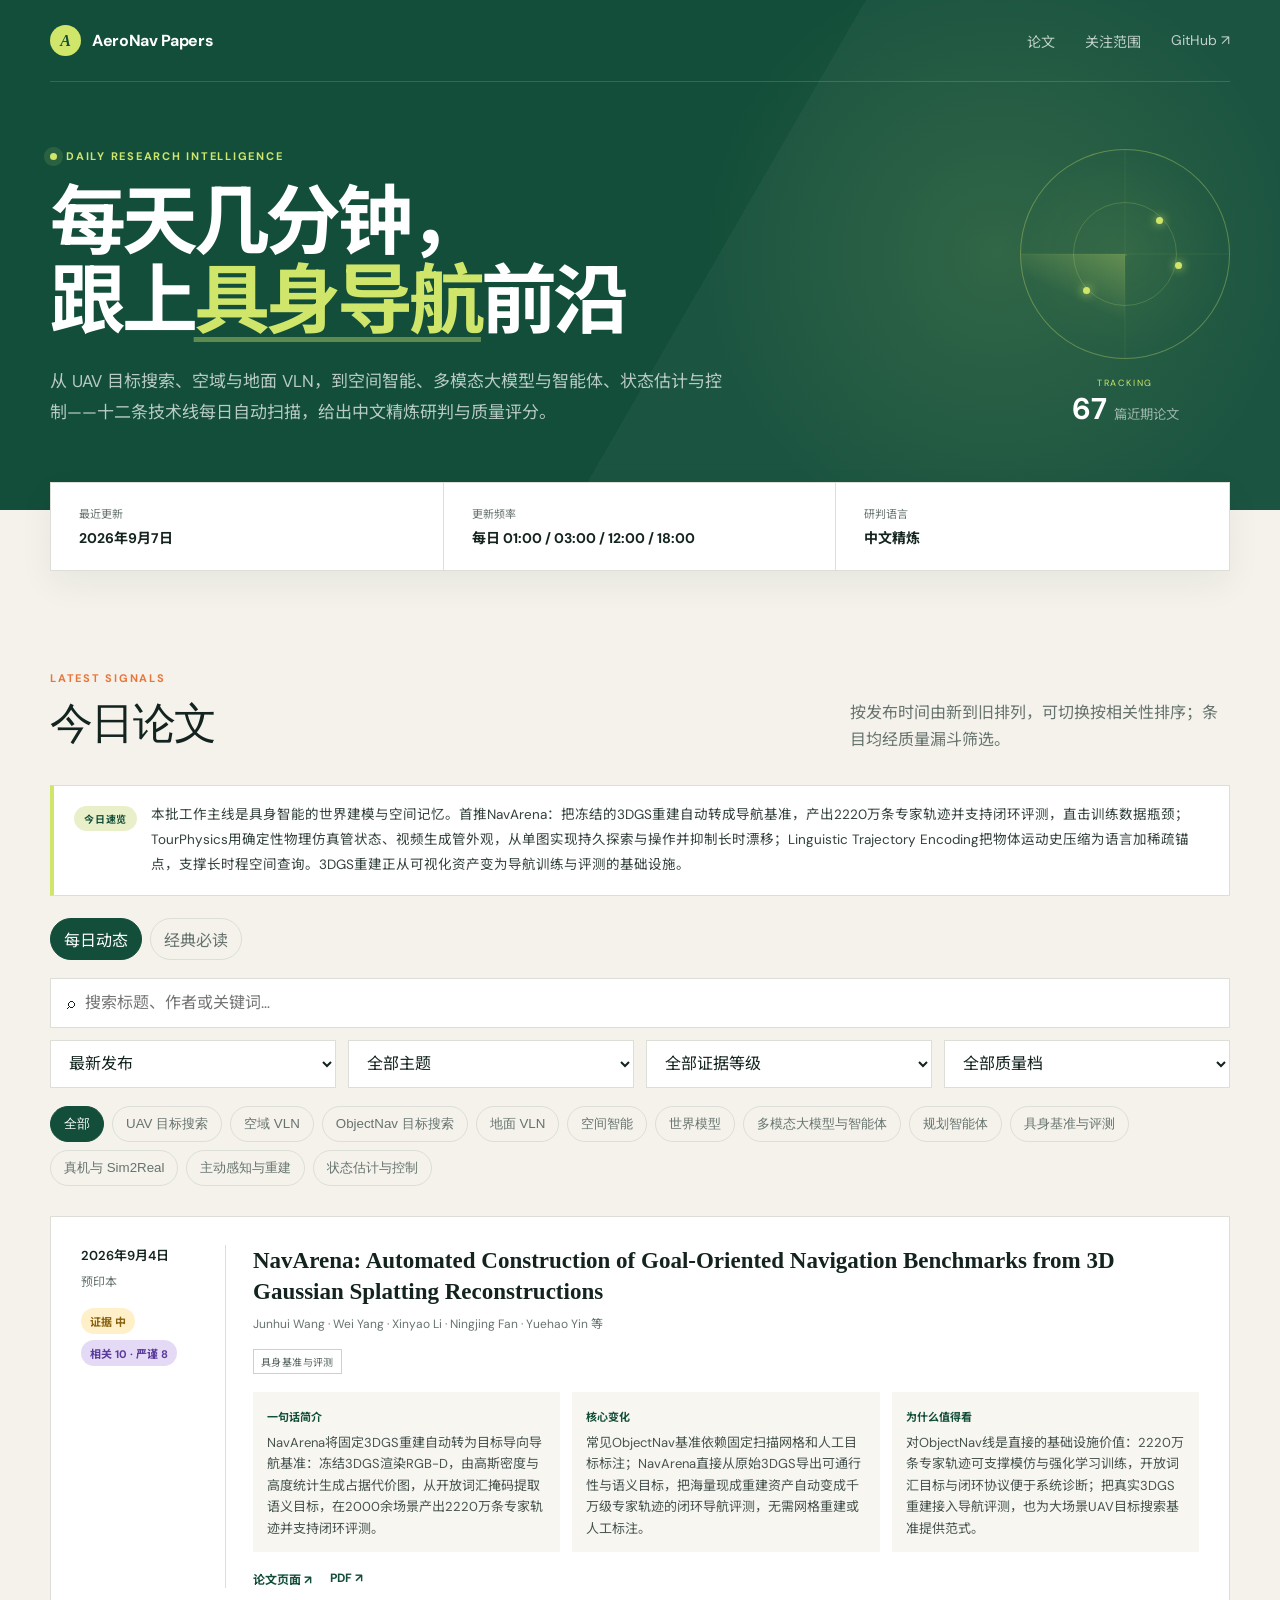
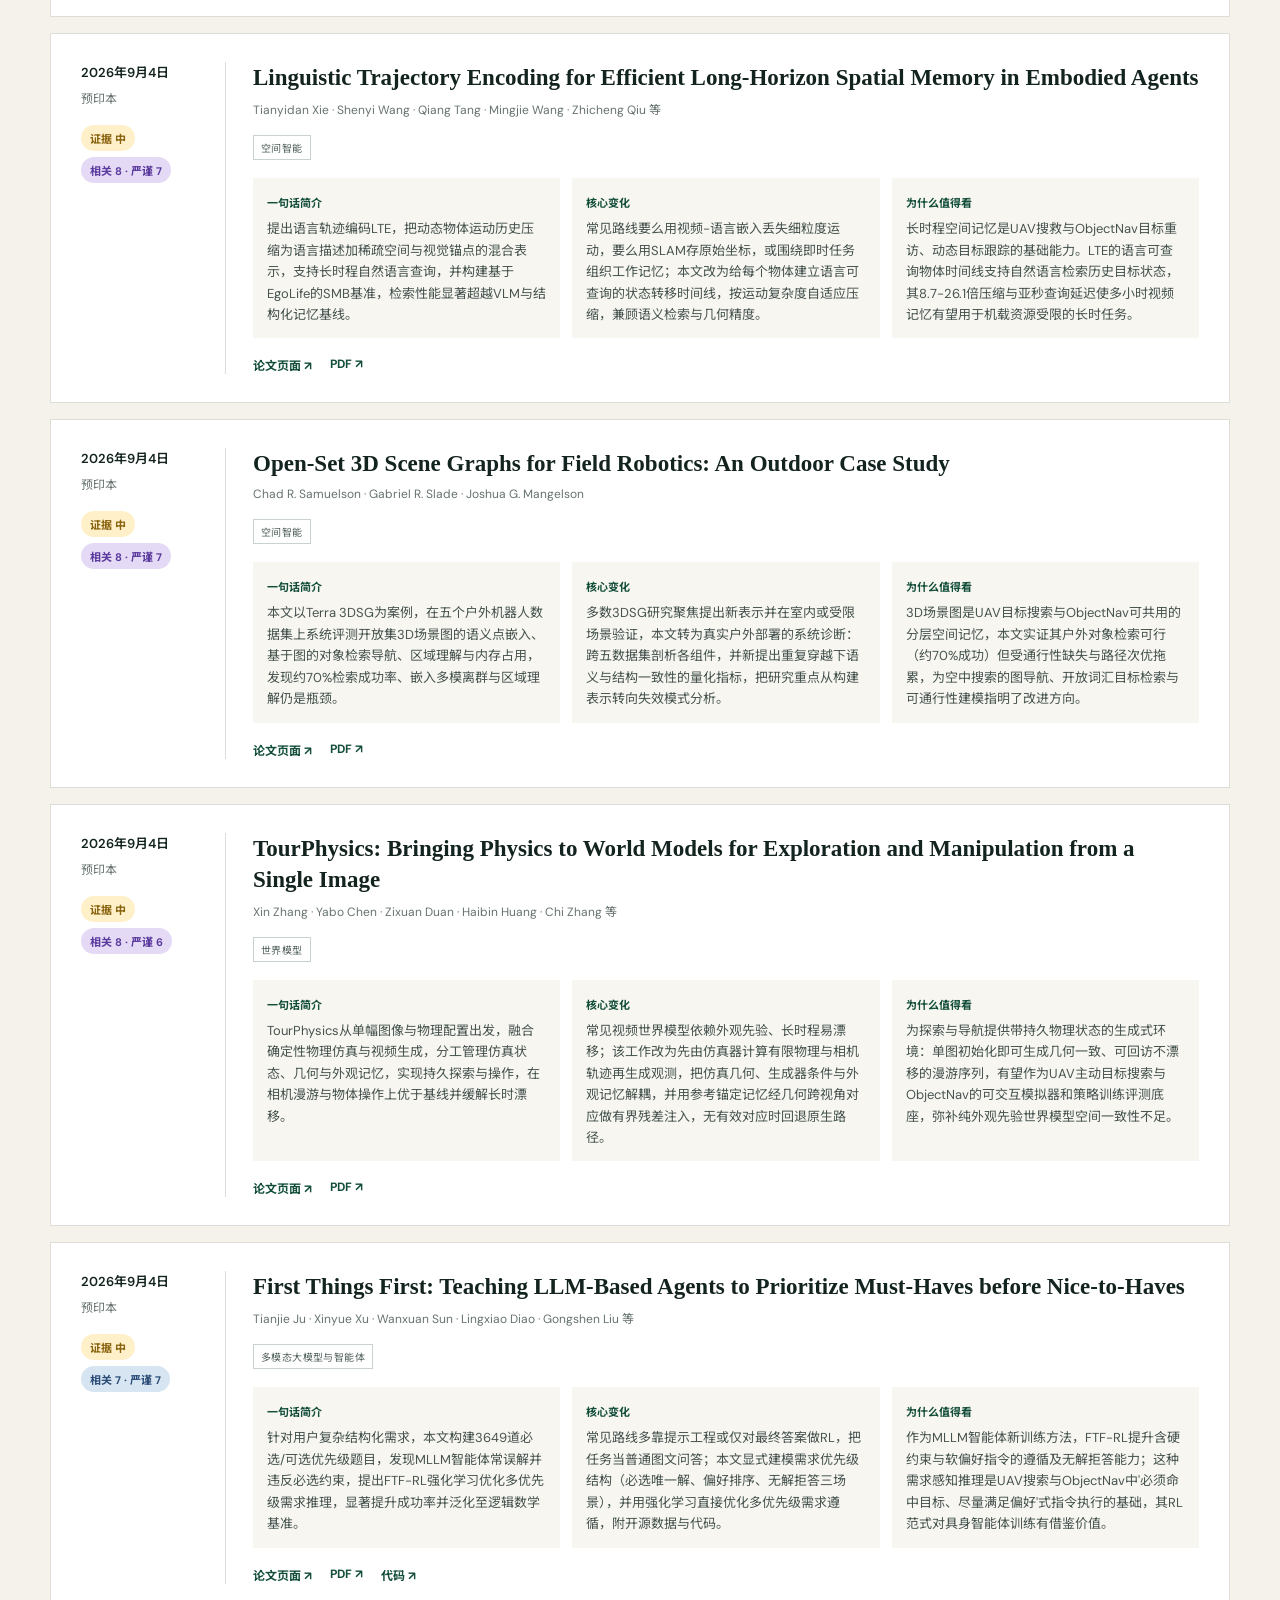
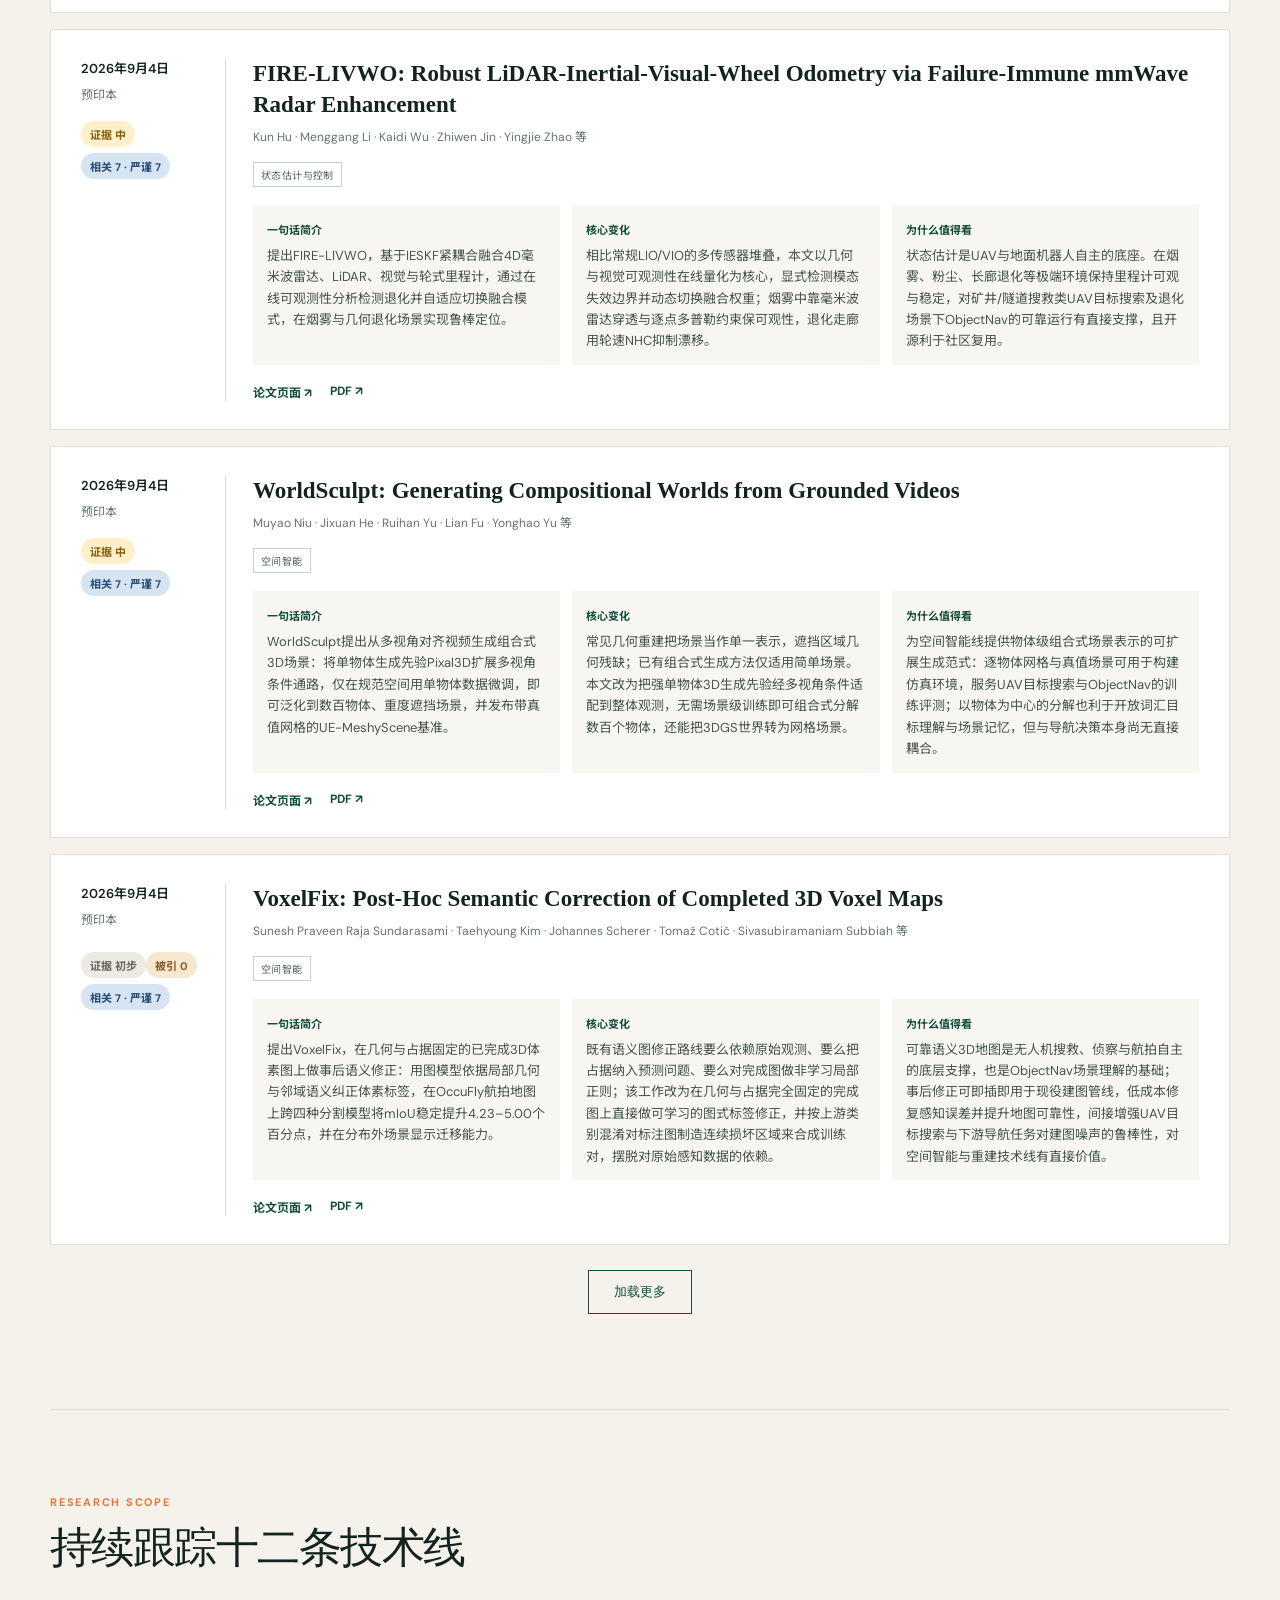
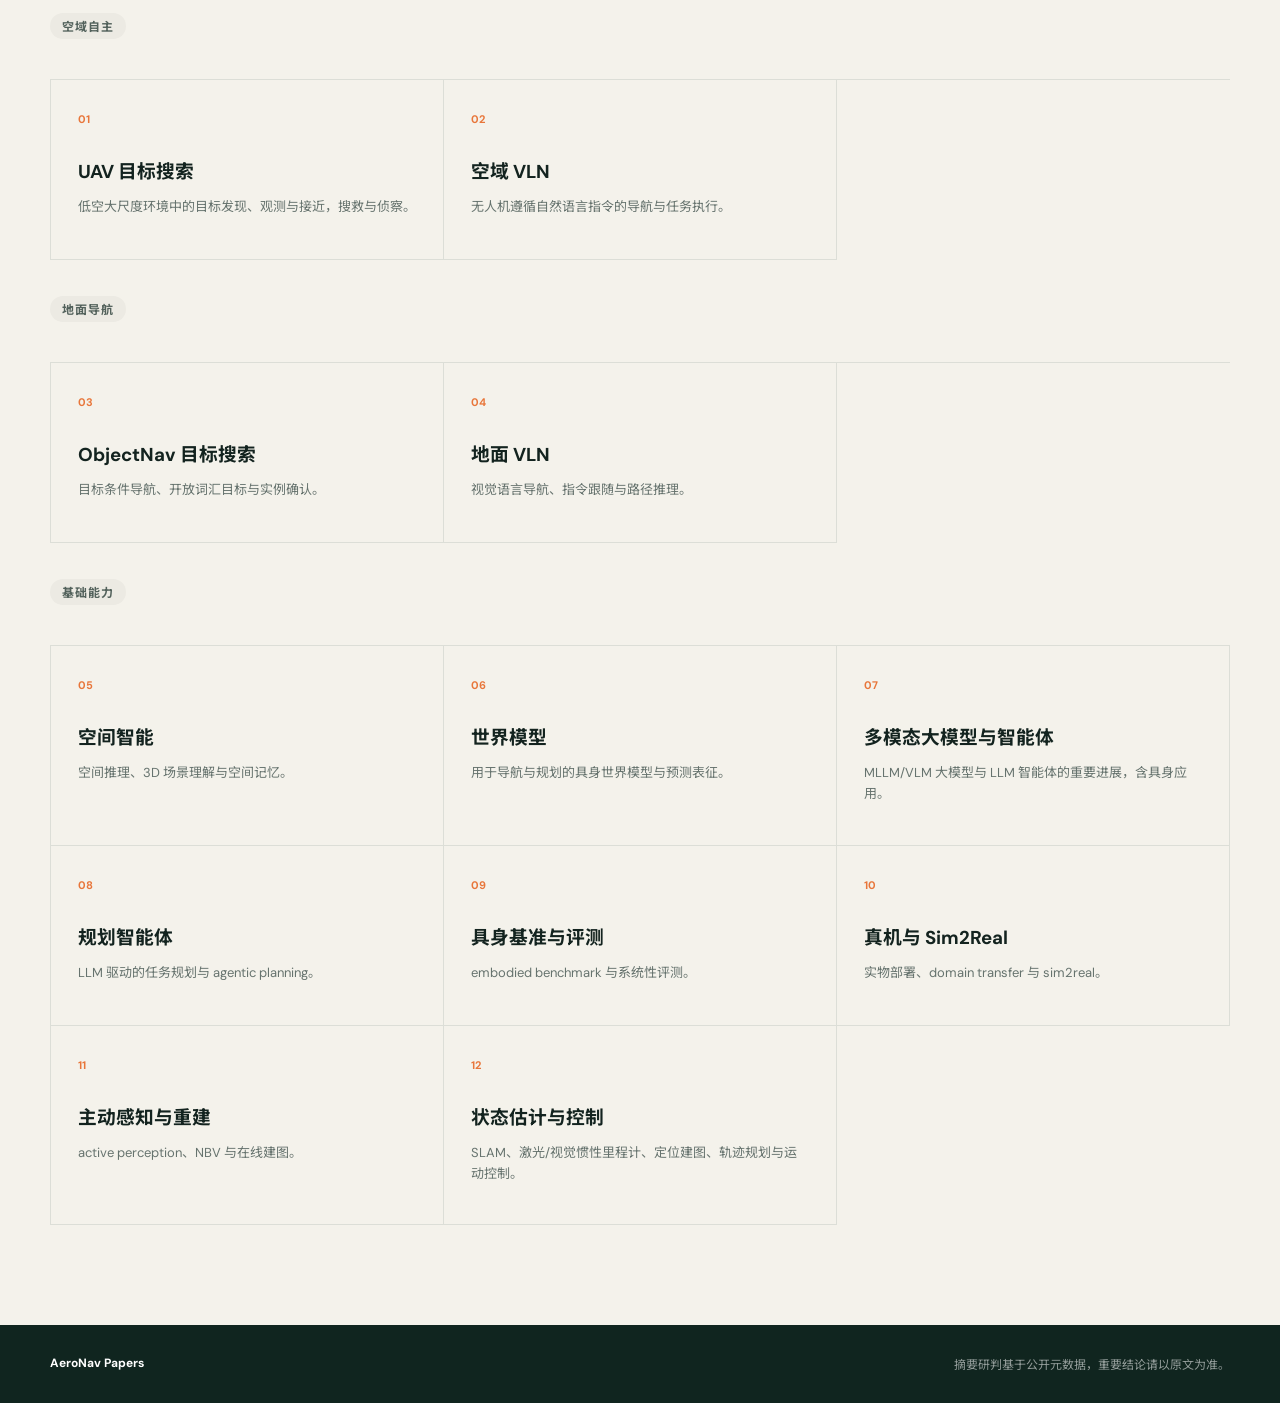
==== index.html @ 43280267 "feat: midday+evening runs and 429 backoff - arXiv search index lags announcement by 6h+, so the fres" ====
<!doctype html>
<html lang="zh-CN">
<head>
  <meta charset="UTF-8" />
  <meta name="viewport" content="width=device-width, initial-scale=1.0" />
  <meta name="description" content="具身智能每日论文情报站：UAV 目标搜索、VLN、空间智能、世界模型、多模态大模型与智能体、状态估计与控制等十二条技术线" />
  <title>AeroNav Papers · 具身导航论文情报站</title>
  <link rel="preconnect" href="https://fonts.googleapis.com">
  <link rel="preconnect" href="https://fonts.gstatic.com" crossorigin>
  <link href="https://fonts.googleapis.com/css2?family=DM+Sans:wght@400;500;600;700&family=Noto+Sans+SC:wght@400;500;600;700&display=swap" rel="stylesheet">
  <link rel="stylesheet" href="assets/style.css?v=5" />
</head>
<body>
  <header class="hero">
    <nav class="nav shell">
      <a class="brand" href="#"><span class="brand-mark">A</span><span>AeroNav Papers</span></a>
      <div class="nav-links"><a href="#papers">论文</a><a href="#scope">关注范围</a><a href="https://github.com/" target="_blank" rel="noreferrer">GitHub ↗</a></div>
    </nav>
    <div class="hero-content shell">
      <div>
        <div class="eyebrow"><span class="pulse"></span> DAILY RESEARCH INTELLIGENCE</div>
        <h1>每天几分钟，<br>跟上<em>具身导航</em>前沿</h1>
        <p>从 UAV 目标搜索、空域与地面 VLN，到空间智能、多模态大模型与智能体、状态估计与控制——十二条技术线每日自动扫描，给出中文精炼研判与质量评分。</p>
      </div>
      <div class="radar-card" aria-hidden="true">
        <div class="radar"><i></i><i></i><i></i><span class="sweep"></span><b class="dot d1"></b><b class="dot d2"></b><b class="dot d3"></b></div>
        <div class="radar-meta"><span>TRACKING</span><strong id="paperCount">—</strong><small>篇近期论文</small></div>
      </div>
    </div>
  </header>

  <main class="shell">
    <section class="status-row">
      <div><span class="label">最近更新</span><strong id="updatedAt">加载中…</strong></div>
      <div><span class="label">更新频率</span><strong>每日 01:00 / 03:00 / 12:00 / 18:00</strong></div>
      <div><span class="label">研判语言</span><strong>中文精炼</strong></div>
    </section>

    <section id="papers" class="papers-section">
      <div class="section-head"><div><span class="kicker">LATEST SIGNALS</span><h2 id="sectionTitle">今日论文</h2></div><p id="sectionDesc">按发布时间由新到旧排列，可切换按相关性排序；条目均经质量漏斗筛选。</p></div>
      <div id="briefingBox" class="briefing" hidden><span class="briefing-tag" id="briefingTag">今日速览</span><p id="briefingText"></p></div>
      <div class="view-tabs"><button id="tabDaily" class="chip active">每日动态</button><button id="tabClassic" class="chip">经典必读</button></div>
      <div class="toolbar">
        <label class="search"><span>⌕</span><input id="searchInput" type="search" placeholder="搜索标题、作者或关键词…" /></label>
        <select id="sortFilter" aria-label="排序方式"></select>
        <select id="topicFilter"><option value="">全部主题</option></select>
        <select id="evidenceFilter"><option value="">全部证据等级</option><option>强</option><option>中</option><option>初步</option><option>待核验</option></select>
        <select id="qualityFilter"><option value="">全部质量档</option><option value="featured">精选（相关≥8）</option><option value="standard">常规（相关6-7）</option></select>
      </div>
      <div id="topicChips" class="chips"></div>
      <div id="paperList" class="paper-list"><div class="loading">正在读取论文数据…</div></div>
      <button id="loadMore" class="load-more" hidden>加载更多</button>
    </section>

    <section id="scope" class="scope-section">
      <div><span class="kicker">RESEARCH SCOPE</span><h2>持续跟踪十二条技术线</h2></div>
      <div class="scope-group"><span class="scope-group-label">空域自主</span>
        <div class="scope-grid">
          <article><b>01</b><h3>UAV 目标搜索</h3><p>低空大尺度环境中的目标发现、观测与接近，搜救与侦察。</p></article>
          <article><b>02</b><h3>空域 VLN</h3><p>无人机遵循自然语言指令的导航与任务执行。</p></article>
        </div>
      </div>
      <div class="scope-group"><span class="scope-group-label">地面导航</span>
        <div class="scope-grid">
          <article><b>03</b><h3>ObjectNav 目标搜索</h3><p>目标条件导航、开放词汇目标与实例确认。</p></article>
          <article><b>04</b><h3>地面 VLN</h3><p>视觉语言导航、指令跟随与路径推理。</p></article>
        </div>
      </div>
      <div class="scope-group"><span class="scope-group-label">基础能力</span>
        <div class="scope-grid">
          <article><b>05</b><h3>空间智能</h3><p>空间推理、3D 场景理解与空间记忆。</p></article>
          <article><b>06</b><h3>世界模型</h3><p>用于导航与规划的具身世界模型与预测表征。</p></article>
          <article><b>07</b><h3>多模态大模型与智能体</h3><p>MLLM/VLM 大模型与 LLM 智能体的重要进展，含具身应用。</p></article>
          <article><b>08</b><h3>规划智能体</h3><p>LLM 驱动的任务规划与 agentic planning。</p></article>
          <article><b>09</b><h3>具身基准与评测</h3><p>embodied benchmark 与系统性评测。</p></article>
          <article><b>10</b><h3>真机与 Sim2Real</h3><p>实物部署、domain transfer 与 sim2real。</p></article>
          <article><b>11</b><h3>主动感知与重建</h3><p>active perception、NBV 与在线建图。</p></article>
          <article><b>12</b><h3>状态估计与控制</h3><p>SLAM、激光/视觉惯性里程计、定位建图、轨迹规划与运动控制。</p></article>
        </div>
      </div>
    </section>
  </main>
  <footer><div class="shell"><span>AeroNav Papers</span><span>摘要研判基于公开元数据，重要结论请以原文为准。</span></div></footer>
  <script async src="https://busuanzi.ibruce.info/busuanzi/2.3/busuanzi.pure.mini.js"></script>
  <script src="assets/app.js?v=5"></script>
</body>
</html>
---- assets/style.css ----
:root{--ink:#13231f;--muted:#66736e;--paper:#f4f2eb;--white:#fff;--line:#dcded7;--green:#134e3a;--lime:#cfe66b;--orange:#e8763a}*{box-sizing:border-box}html{scroll-behavior:smooth}body{margin:0;background:var(--paper);color:var(--ink);font-family:"DM Sans","Noto Sans SC",sans-serif}.shell{width:min(1180px,calc(100% - 40px));margin:auto}.hero{background:var(--green);color:#fff;min-height:510px;position:relative;overflow:hidden}.hero:after{content:"";position:absolute;inset:0;background:radial-gradient(circle at 78% 50%,rgba(207,230,107,.12),transparent 29%),linear-gradient(120deg,transparent 55%,rgba(255,255,255,.035) 55%);pointer-events:none}.nav{height:82px;display:flex;align-items:center;justify-content:space-between;border-bottom:1px solid rgba(255,255,255,.14);position:relative;z-index:2}.brand{display:flex;align-items:center;gap:11px;color:#fff;text-decoration:none;font-weight:700;letter-spacing:-.02em}.brand-mark{width:31px;height:31px;display:grid;place-items:center;border-radius:50%;background:var(--lime);color:var(--green);font-family:Georgia,serif;font-style:italic}.nav-links{display:flex;gap:30px}.nav-links a{color:rgba(255,255,255,.73);text-decoration:none;font-size:14px}.hero-content{position:relative;z-index:1;display:grid;grid-template-columns:1.4fr .6fr;align-items:center;padding:67px 0 75px}.eyebrow,.kicker{font-size:11px;font-weight:700;letter-spacing:.16em}.eyebrow{color:var(--lime);display:flex;align-items:center;gap:9px}.pulse{width:7px;height:7px;border-radius:50%;background:var(--lime);box-shadow:0 0 0 6px rgba(207,230,107,.12)}h1{font-size:clamp(45px,6vw,76px);line-height:1.04;letter-spacing:-.055em;margin:20px 0 25px;max-width:800px}h1 em{font-style:normal;font-weight:700;font-family:inherit;color:var(--lime);text-decoration:underline;text-decoration-thickness:5px;text-underline-offset:10px;text-decoration-color:rgba(207,230,107,.4)}.hero-content>div>p{max-width:680px;color:rgba(255,255,255,.7);font-size:17px;line-height:1.8;margin:0}.radar-card{justify-self:end;display:flex;flex-direction:column;align-items:center}.radar{width:210px;height:210px;border:1px solid rgba(207,230,107,.35);border-radius:50%;position:relative;background:radial-gradient(circle,rgba(207,230,107,.08),transparent 70%)}.radar i{position:absolute;border:1px solid rgba(207,230,107,.2);border-radius:50%;inset:25%}.radar i:nth-child(2){inset:50%}.radar i:nth-child(3){inset:0;border-width:0;border-radius:0;background:linear-gradient(transparent 49.7%,rgba(207,230,107,.18) 50%,transparent 50.3%),linear-gradient(90deg,transparent 49.7%,rgba(207,230,107,.18) 50%,transparent 50.3%)}.sweep{position:absolute;inset:50% 50% 0 0;transform-origin:100% 0;background:linear-gradient(25deg,transparent 55%,rgba(207,230,107,.3));animation:sweep 6s linear infinite}.dot{position:absolute;width:7px;height:7px;border-radius:50%;background:var(--lime);box-shadow:0 0 10px var(--lime)}.d1{top:32%;left:65%}.d2{top:66%;left:30%}.d3{top:54%;left:74%}@keyframes sweep{to{transform:rotate(360deg)}}.radar-meta{text-align:center;margin-top:18px}.radar-meta span{display:block;color:var(--lime);font-size:9px;letter-spacing:.2em}.radar-meta strong{font-size:30px;margin-right:7px}.radar-meta small{color:rgba(255,255,255,.55)}.status-row{display:grid;grid-template-columns:repeat(3,1fr);background:#fff;margin-top:-28px;position:relative;z-index:3;border:1px solid var(--line);box-shadow:0 13px 35px rgba(19,35,31,.06)}.status-row>div{padding:22px 28px;border-right:1px solid var(--line)}.status-row>div:last-child{border:0}.label{display:block;font-size:11px;color:var(--muted);margin-bottom:6px}.status-row strong{font-size:14px}.papers-section{padding:95px 0}.section-head{display:flex;align-items:end;justify-content:space-between;margin-bottom:32px}.kicker{color:var(--orange)}h2{font-family:Georgia,"Noto Serif SC",serif;font-size:43px;font-weight:500;letter-spacing:-.035em;margin:8px 0 0}.section-head p{color:var(--muted);max-width:380px;line-height:1.7;margin:0}.toolbar{display:grid;grid-template-columns:repeat(4,1fr);gap:12px}.toolbar .search{grid-column:1/-1}.search{background:#fff;border:1px solid var(--line);display:flex;align-items:center;padding:0 16px;gap:10px}.search input,select{height:48px;border:1px solid var(--line);background:#fff;color:var(--ink);font:inherit;padding:0 14px}.search input{border:0;outline:0;width:100%;padding:0}.chips{display:flex;gap:8px;flex-wrap:wrap;margin:18px 0 30px}.chip{border:1px solid var(--line);border-radius:99px;background:transparent;padding:8px 13px;color:var(--muted);cursor:pointer}.chip.active,.chip:hover{background:var(--green);border-color:var(--green);color:#fff}.paper-list{display:grid;gap:16px}.paper-card{background:#fff;border:1px solid var(--line);padding:28px 30px;display:grid;grid-template-columns:145px 1fr;gap:27px;transition:.2s}.paper-card:hover{transform:translateY(-2px);box-shadow:0 14px 35px rgba(19,35,31,.07)}.paper-aside{border-right:1px solid var(--line);padding-right:22px}.date{font-size:13px;font-weight:600}.ingested{font-size:11px;color:var(--orange);margin-top:2px}.source{font-size:12px;color:var(--muted);margin:8px 0 18px}.evidence{display:inline-flex;border-radius:99px;padding:5px 9px;font-size:11px;font-weight:700}.evidence.强{background:#dcefdc;color:#24622f}.evidence.中{background:#fff0c9;color:#8a6310}.evidence.初步,.evidence.待核验{background:#eceae3;color:#68665f}.paper-title{font-family:Georgia,"Noto Serif SC",serif;font-size:23px;line-height:1.35;margin:0 0 7px}.authors{font-size:12px;color:var(--muted);margin-bottom:17px}.tags{display:flex;flex-wrap:wrap;gap:6px;margin-bottom:18px}.tag{font-size:10px;letter-spacing:.04em;text-transform:uppercase;border:1px solid #cad2cd;padding:4px 7px;color:#52615b}.insight{display:grid;grid-template-columns:repeat(3,1fr);gap:12px}.insight>div{background:#f7f6f1;padding:13px 14px}.insight b{font-size:11px;color:var(--green)}.insight p{font-size:13px;line-height:1.65;margin:6px 0 0;color:#46534f}.paper-actions{margin-top:18px;display:flex;gap:18px}.paper-actions a{font-size:12px;font-weight:700;color:var(--green);text-decoration:none}.demo-note{font-size:11px;color:var(--orange)}.loading,.empty{padding:60px;text-align:center;color:var(--muted);background:#fff}.load-more{display:block;margin:25px auto 0;padding:12px 25px;border:1px solid var(--green);color:var(--green);background:transparent;cursor:pointer}.scope-section{border-top:1px solid var(--line);padding:80px 0 100px}.scope-grid{display:grid;grid-template-columns:repeat(3,1fr);margin-top:40px;border-top:1px solid var(--line);border-left:1px solid var(--line)}.scope-grid article{padding:27px;border-right:1px solid var(--line);border-bottom:1px solid var(--line);min-height:180px}.scope-grid b{font-size:11px;color:var(--orange)}.scope-grid h3{margin:28px 0 10px}.scope-grid p{font-size:13px;color:var(--muted);line-height:1.6}footer{background:#10251f;color:rgba(255,255,255,.55);padding:30px 0;font-size:12px}footer .shell{display:flex;justify-content:space-between}footer span:first-child{color:#fff;font-weight:700}@media(max-width:800px){.nav-links a:not(:last-child){display:none}.hero-content{grid-template-columns:1fr}.radar-card{display:none}.status-row{grid-template-columns:1fr;margin-top:-15px}.status-row>div{border-right:0;border-bottom:1px solid var(--line)}.section-head{align-items:start;flex-direction:column;gap:18px}.toolbar{grid-template-columns:1fr 1fr}.paper-card{grid-template-columns:1fr;padding:22px}.paper-aside{border-right:0;border-bottom:1px solid var(--line);padding:0 0 14px}.insight{grid-template-columns:1fr}.scope-grid{grid-template-columns:1fr}h2{font-size:36px}.papers-section{padding:70px 0}.shell{width:min(100% - 26px,1180px)}}

/* quality rating badge */
.quality{display:inline-flex;border-radius:99px;padding:5px 9px;font-size:11px;font-weight:700;background:#d7e4f2;color:#2b4d78;margin-top:6px}
.quality.hi{background:#e5daf5;color:#5b3a9e}

/* scope groups */
.scope-group{margin-top:36px}
.scope-group-label{display:inline-block;font-size:12px;font-weight:700;letter-spacing:.08em;color:#52615b;background:#eceae3;border-radius:99px;padding:4px 12px}

/* view tabs & citation badge */
.view-tabs{display:flex;gap:8px;margin-bottom:18px}
.view-tabs .chip{font:inherit}
.cite-badge{display:inline-flex;border-radius:99px;padding:5px 9px;font-size:11px;font-weight:700;background:#f6e7cf;color:#8a5a2b;margin-top:6px}

/* briefing banner */
.briefing{display:flex;gap:14px;align-items:flex-start;background:#fff;border:1px solid var(--line);border-left:4px solid var(--lime);padding:17px 20px;margin-bottom:22px}
.briefing[hidden]{display:none}
.briefing-tag{flex:none;font-size:10px;font-weight:700;letter-spacing:.08em;color:var(--green);background:#e9f0c9;border-radius:99px;padding:5px 10px;margin-top:3px}
.briefing p{margin:0;font-size:13.5px;line-height:1.85;color:#33413c}
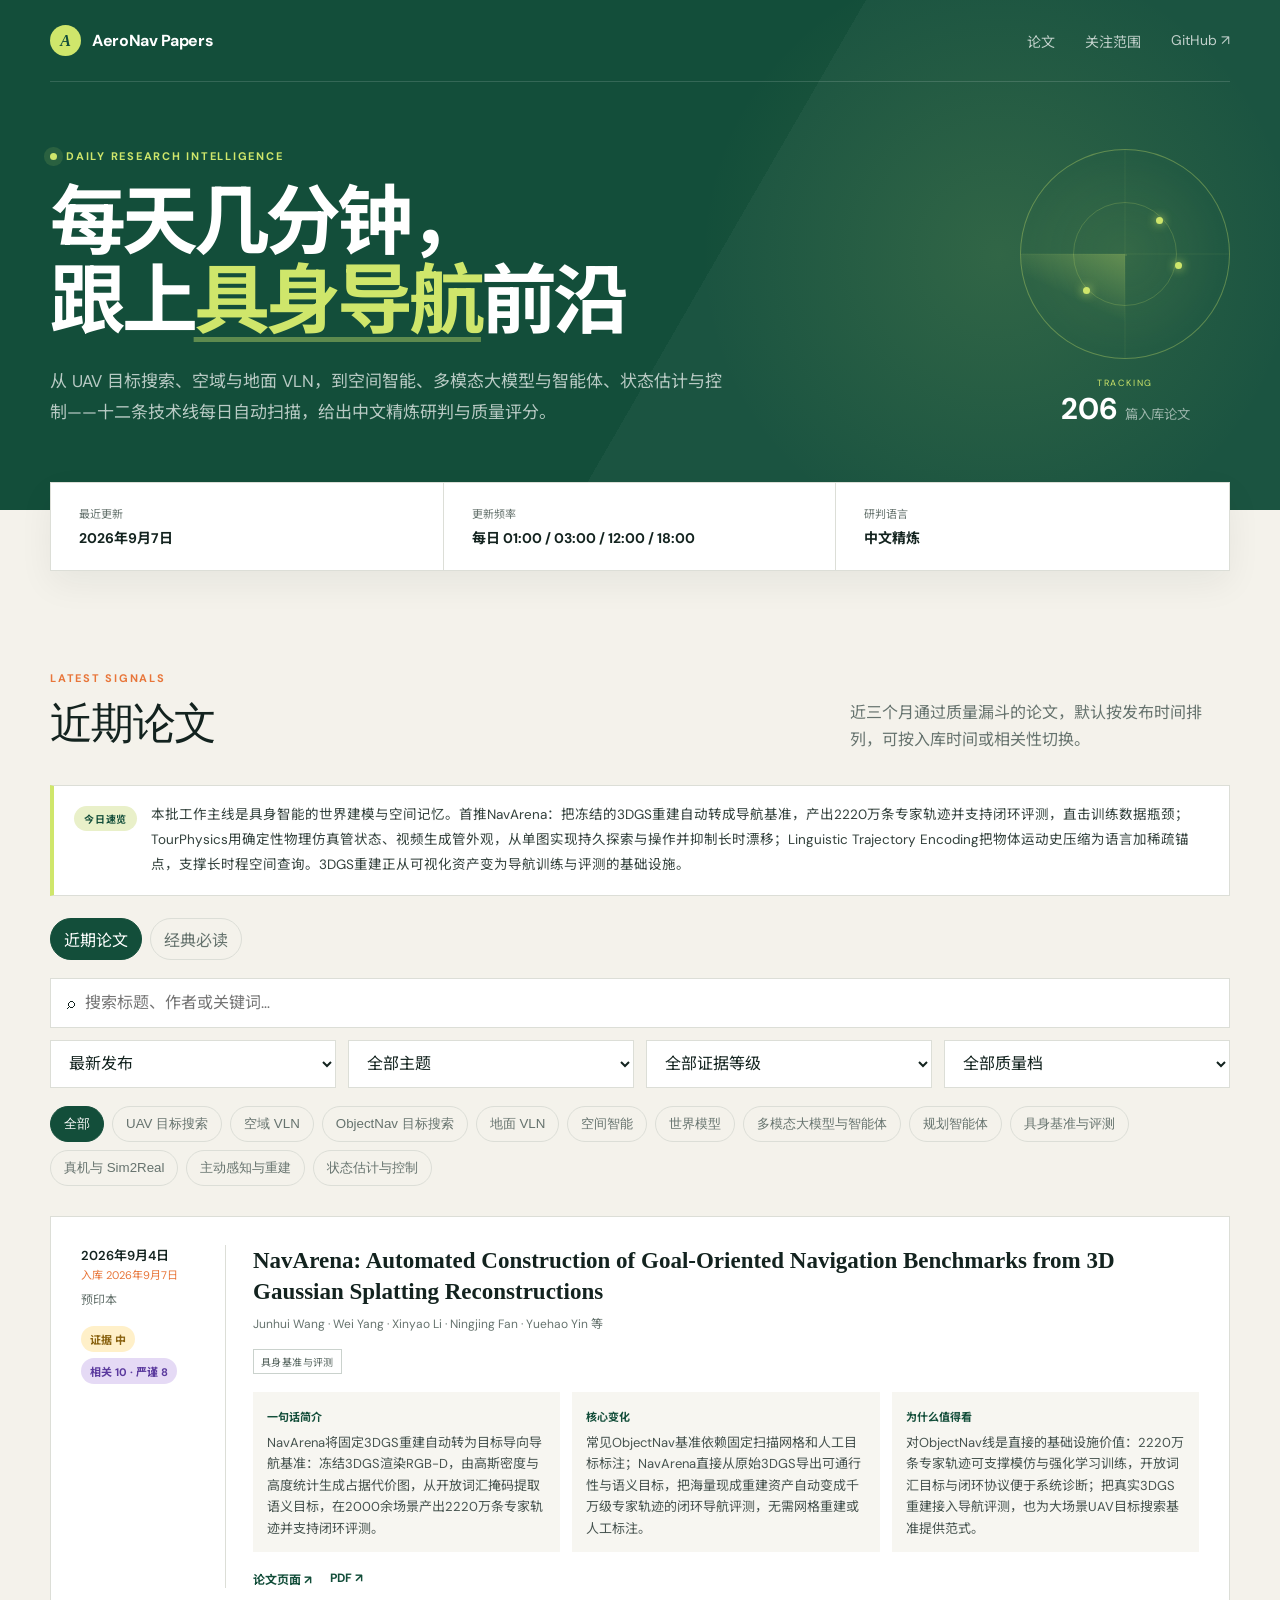
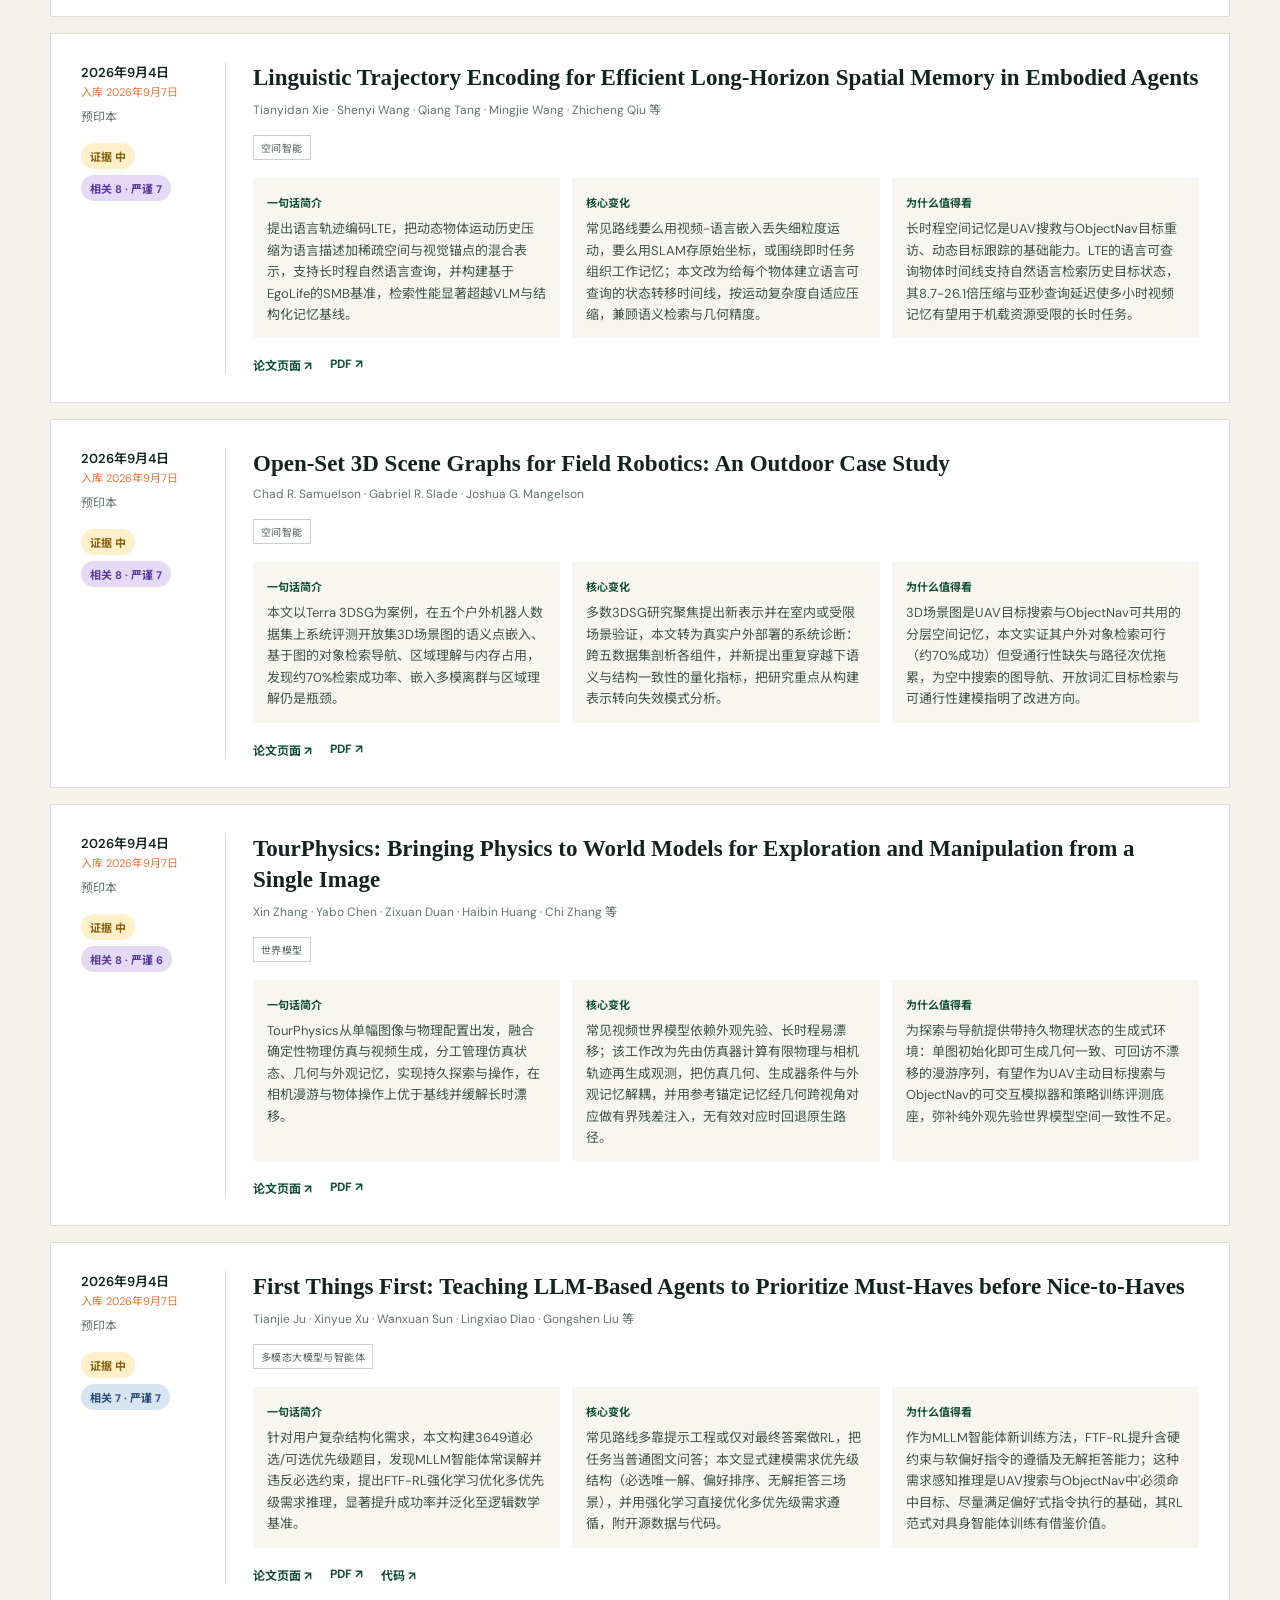
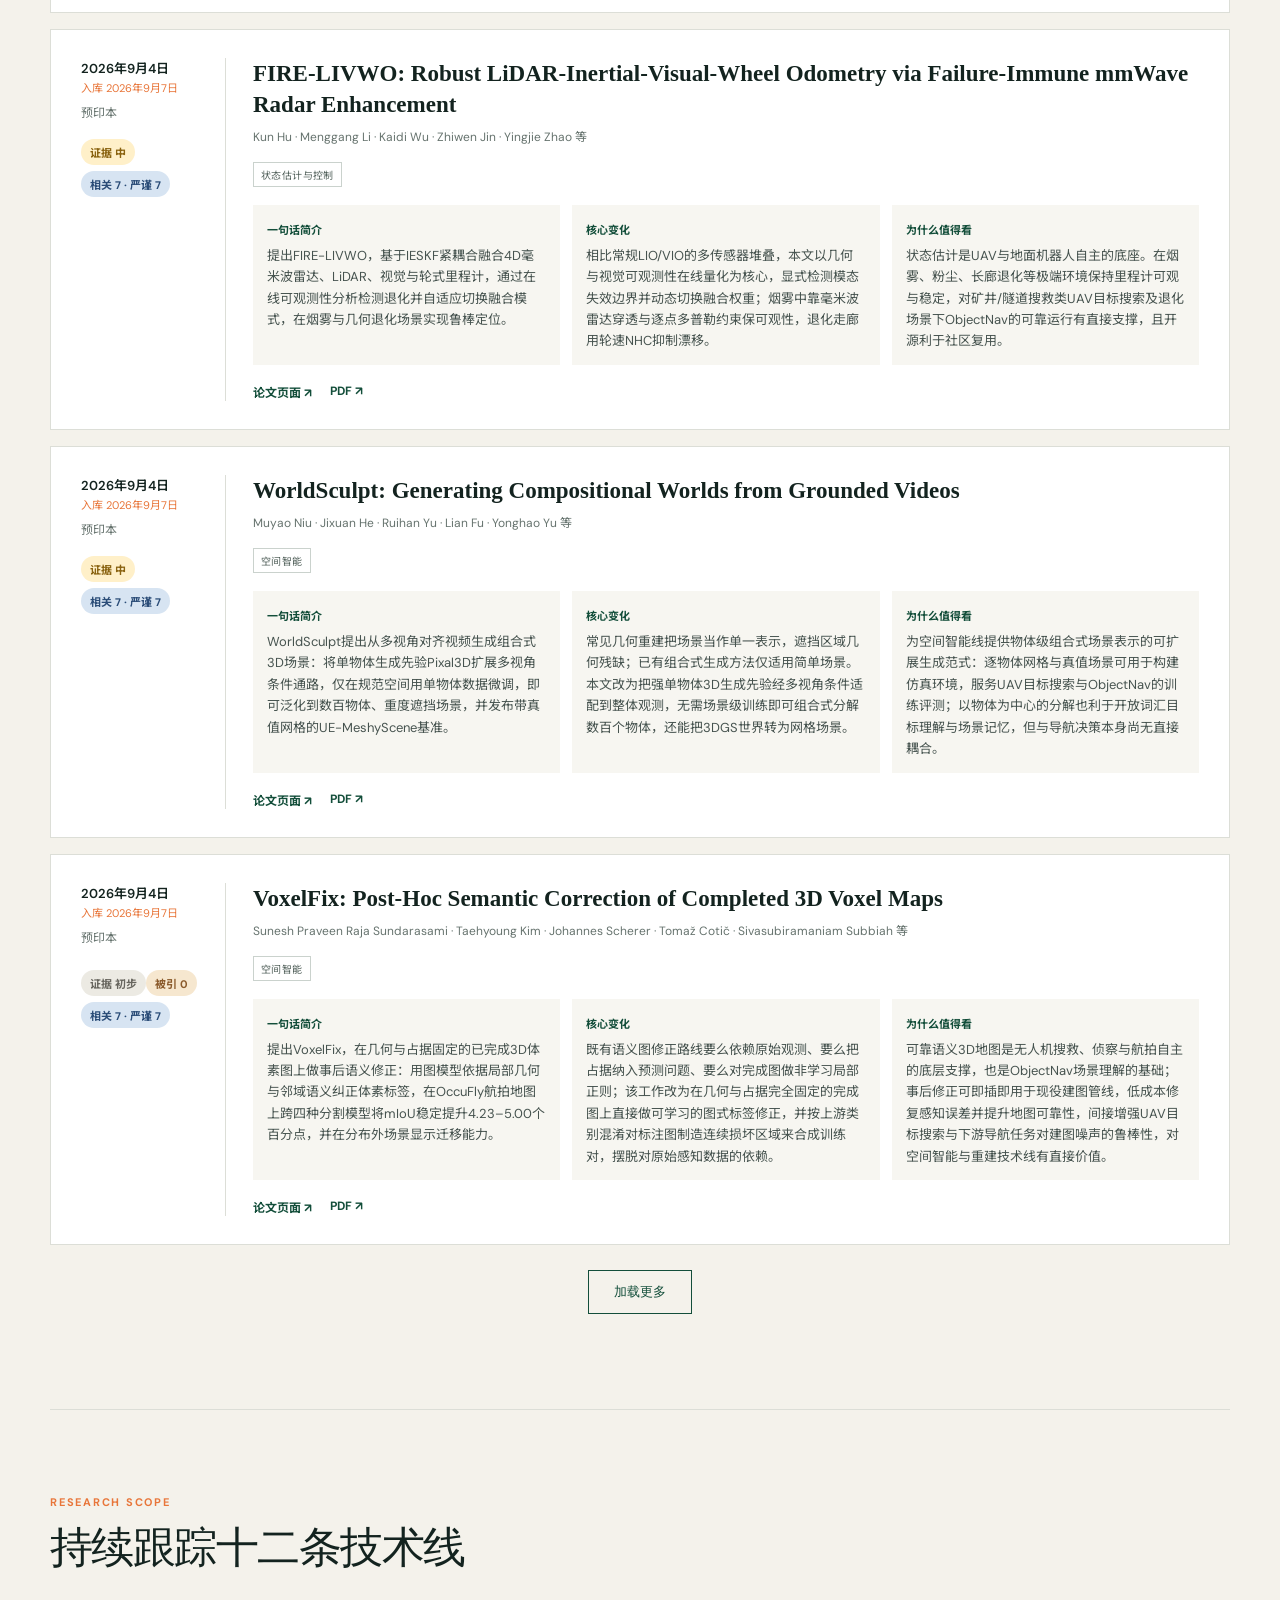
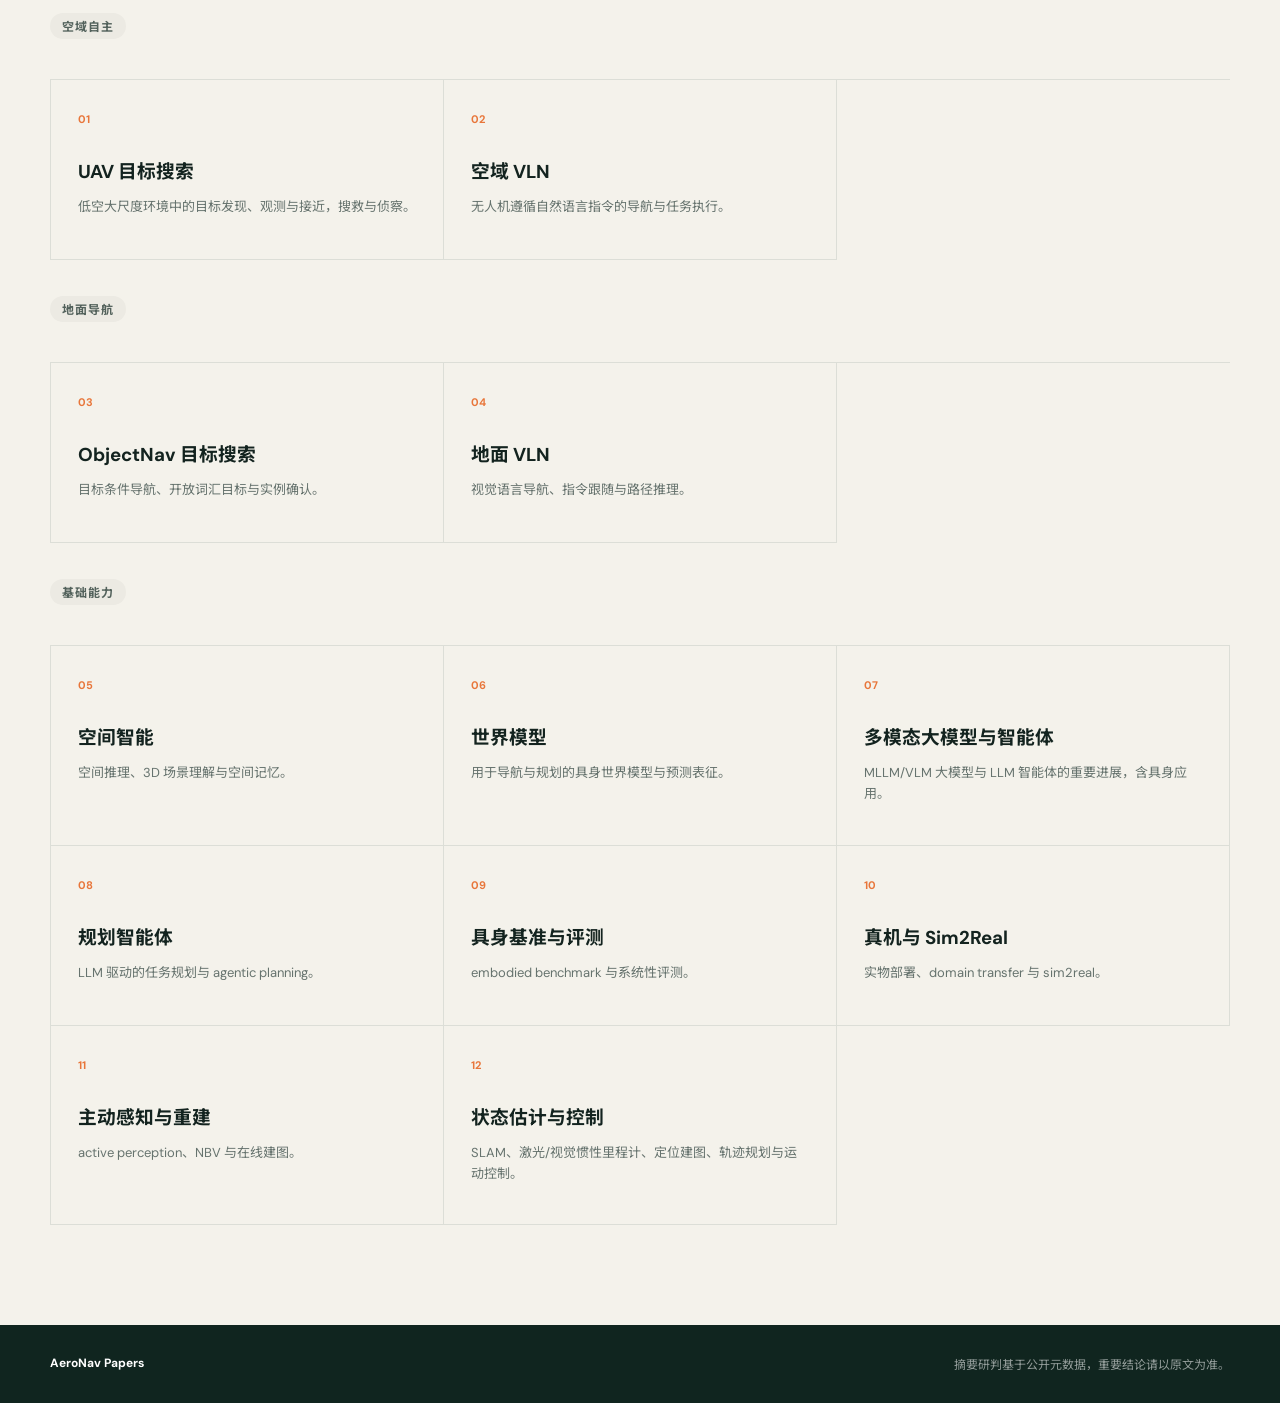
==== commit 6d9511e5: "feat: rename daily feed to 近期论文 with 90-day window, added_at sort, library-wide count - backfill add" ====
--- a/index.html
+++ b/index.html
@@ -24,7 +24,7 @@
       </div>
       <div class="radar-card" aria-hidden="true">
         <div class="radar"><i></i><i></i><i></i><span class="sweep"></span><b class="dot d1"></b><b class="dot d2"></b><b class="dot d3"></b></div>
-        <div class="radar-meta"><span>TRACKING</span><strong id="paperCount">—</strong><small>篇近期论文</small></div>
+        <div class="radar-meta"><span>TRACKING</span><strong id="paperCount">—</strong><small>篇入库论文</small></div>
       </div>
     </div>
   </header>
@@ -37,9 +37,9 @@
     </section>
 
     <section id="papers" class="papers-section">
-      <div class="section-head"><div><span class="kicker">LATEST SIGNALS</span><h2 id="sectionTitle">今日论文</h2></div><p id="sectionDesc">按发布时间由新到旧排列，可切换按相关性排序；条目均经质量漏斗筛选。</p></div>
+      <div class="section-head"><div><span class="kicker">LATEST SIGNALS</span><h2 id="sectionTitle">近期论文</h2></div><p id="sectionDesc">近三个月通过质量漏斗的论文，默认按发布时间排列，可按入库时间或相关性切换。</p></div>
       <div id="briefingBox" class="briefing" hidden><span class="briefing-tag" id="briefingTag">今日速览</span><p id="briefingText"></p></div>
-      <div class="view-tabs"><button id="tabDaily" class="chip active">每日动态</button><button id="tabClassic" class="chip">经典必读</button></div>
+      <div class="view-tabs"><button id="tabDaily" class="chip active">近期论文</button><button id="tabClassic" class="chip">经典必读</button></div>
       <div class="toolbar">
         <label class="search"><span>⌕</span><input id="searchInput" type="search" placeholder="搜索标题、作者或关键词…" /></label>
         <select id="sortFilter" aria-label="排序方式"></select>
@@ -82,6 +82,6 @@
   </main>
   <footer><div class="shell"><span>AeroNav Papers</span><span>摘要研判基于公开元数据，重要结论请以原文为准。</span></div></footer>
   <script async src="https://busuanzi.ibruce.info/busuanzi/2.3/busuanzi.pure.mini.js"></script>
-  <script src="assets/app.js?v=5"></script>
+  <script src="assets/app.js?v=6"></script>
 </body>
 </html>
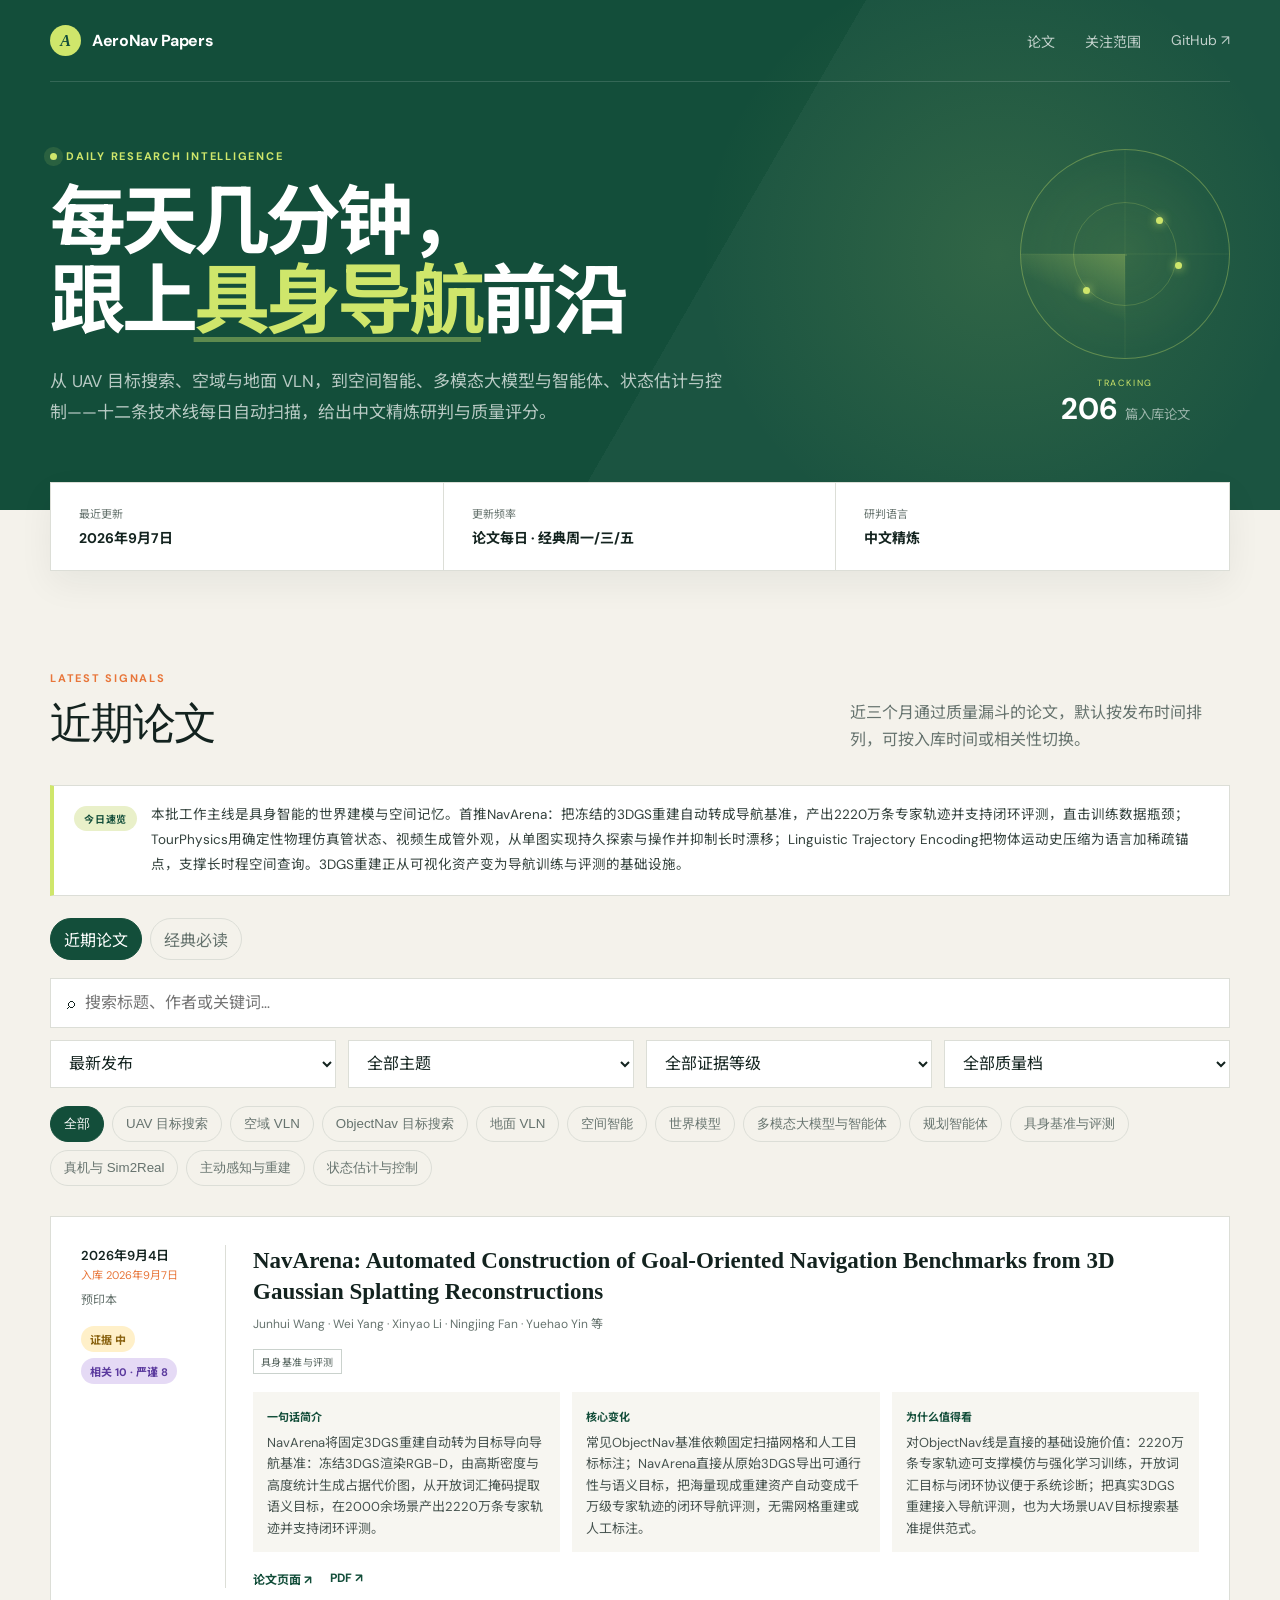
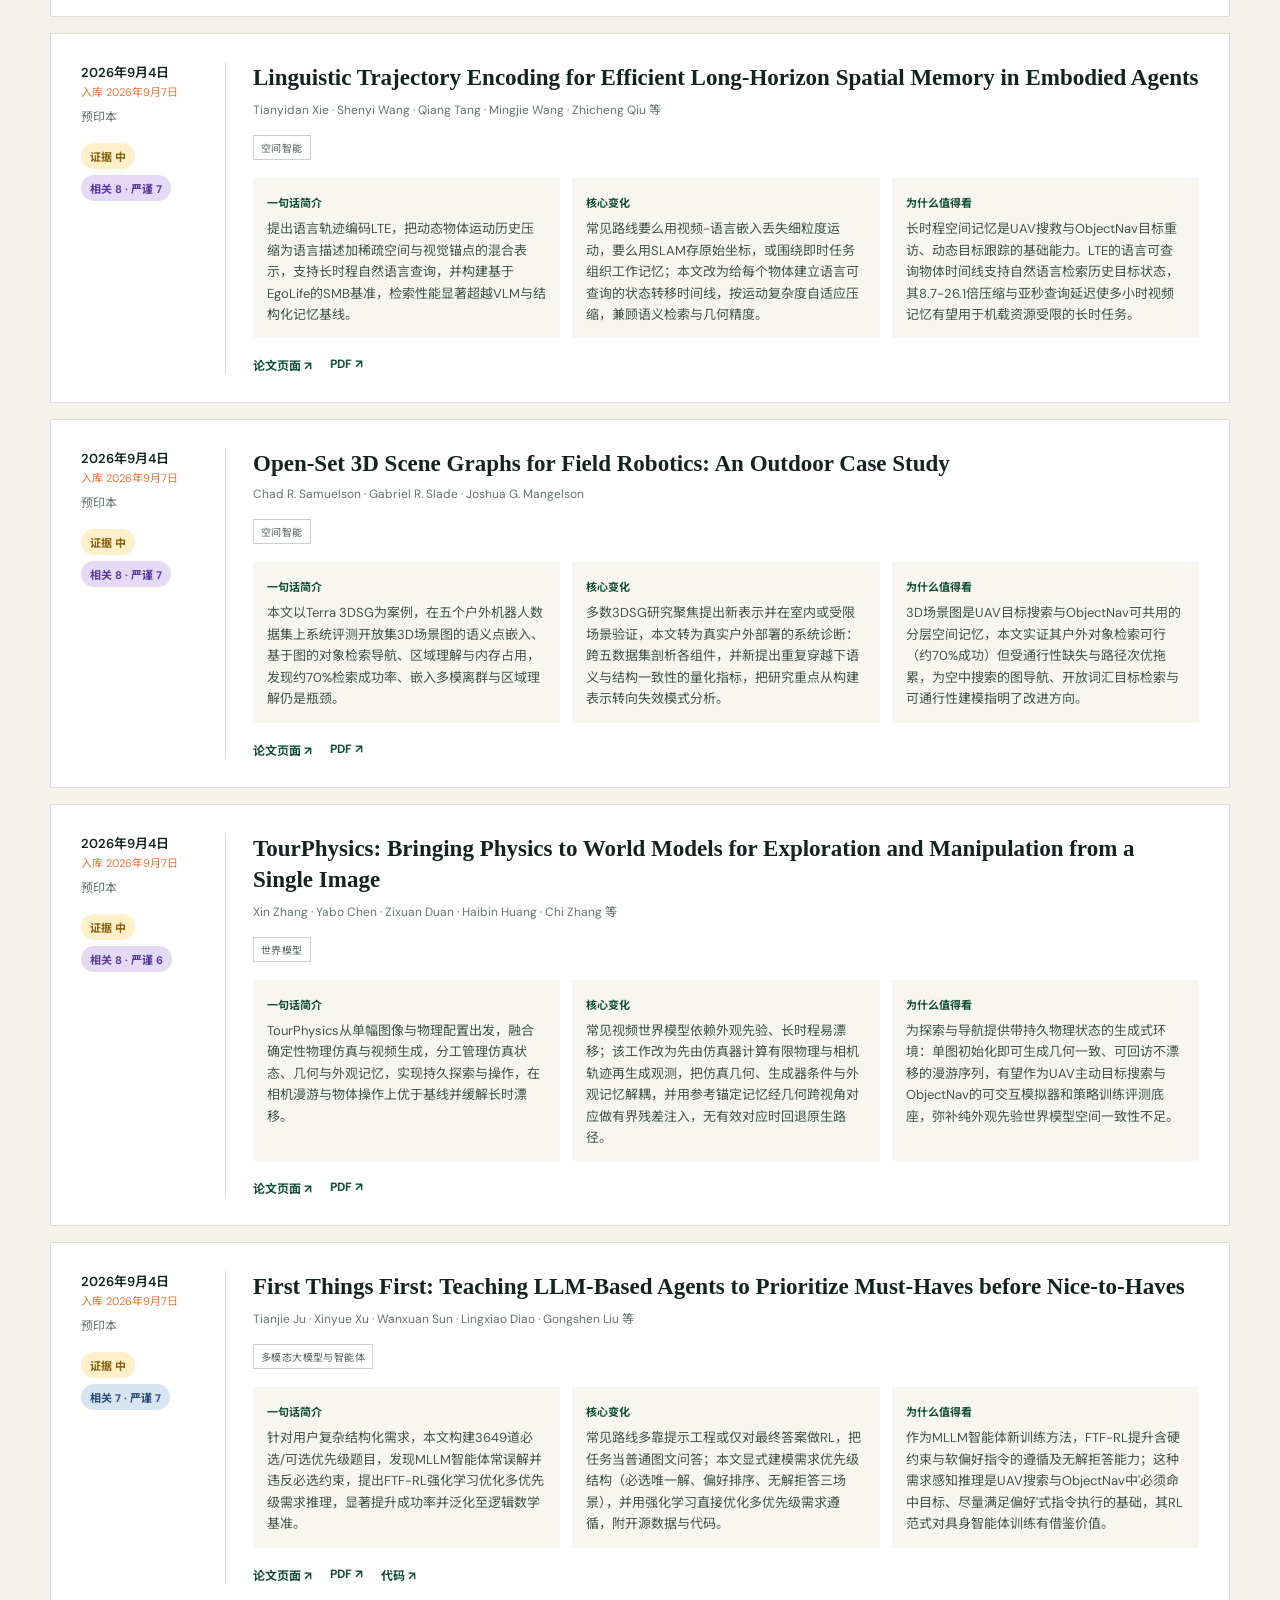
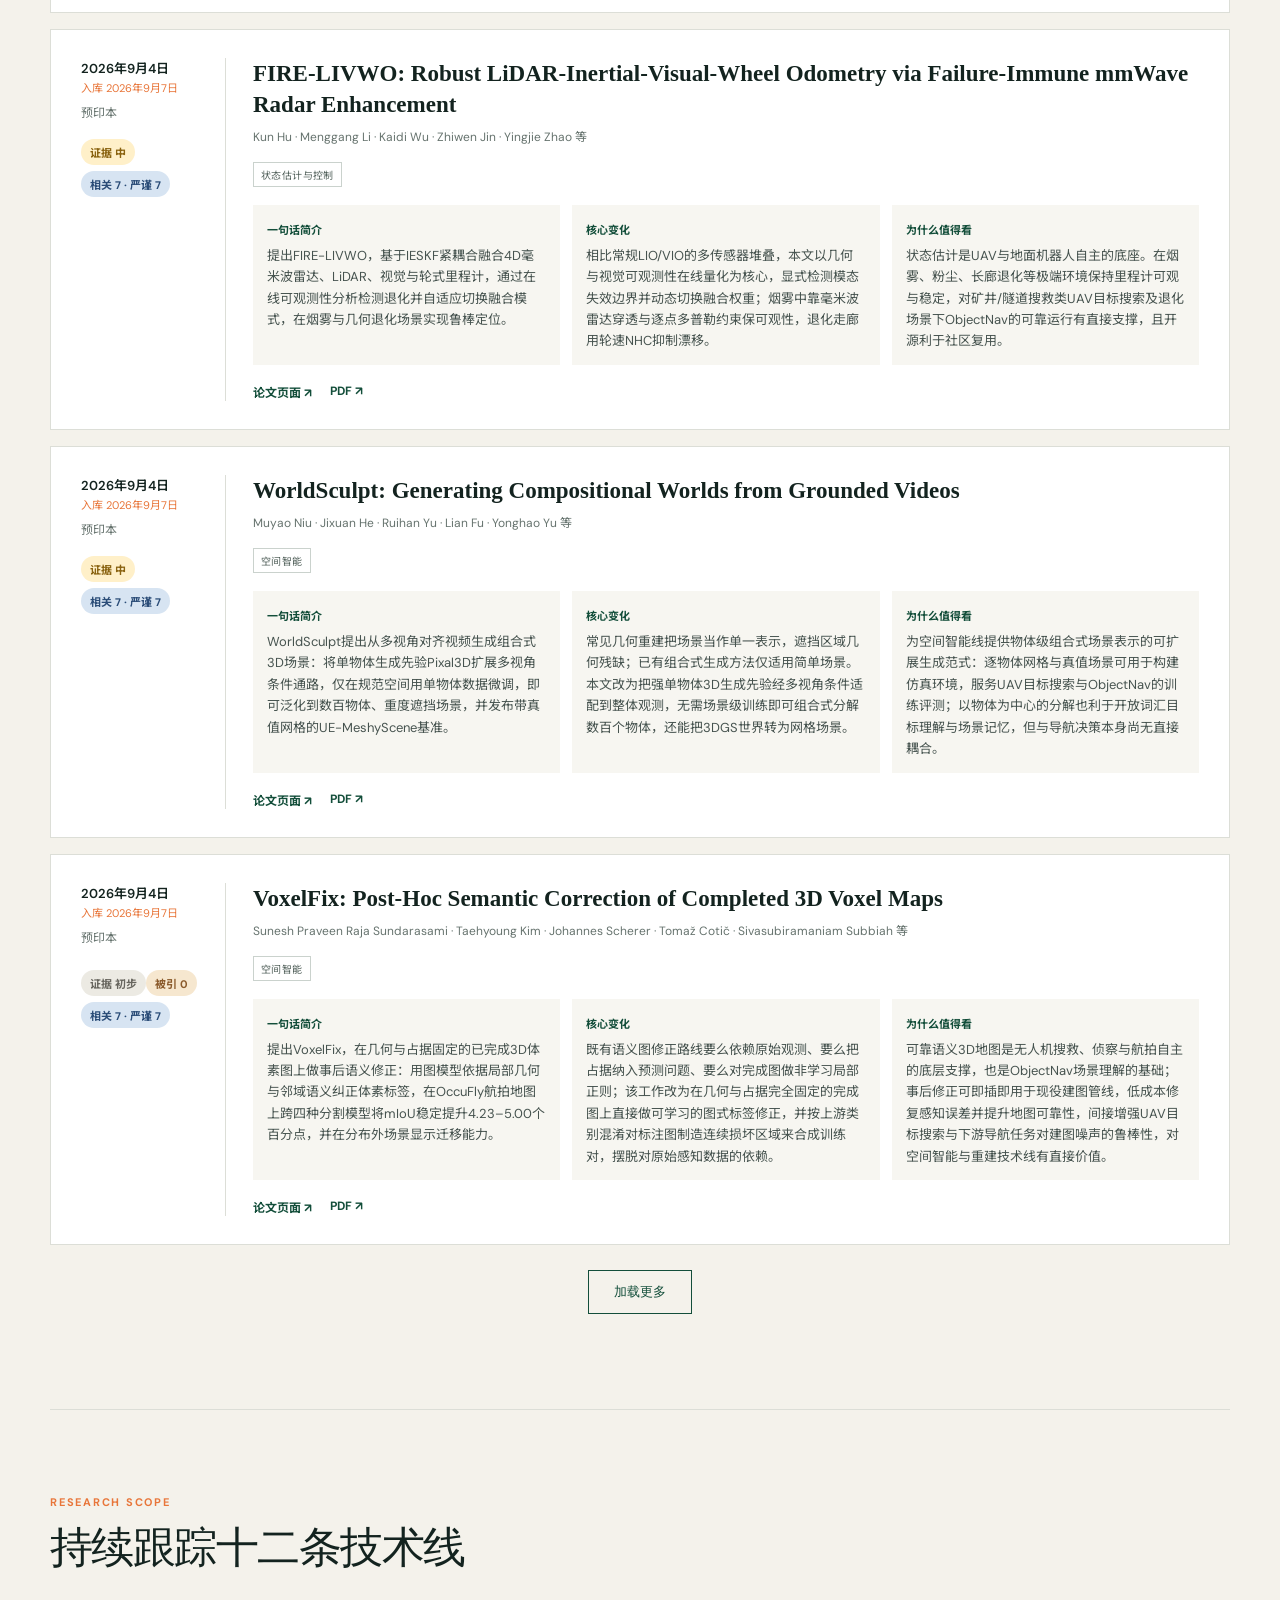
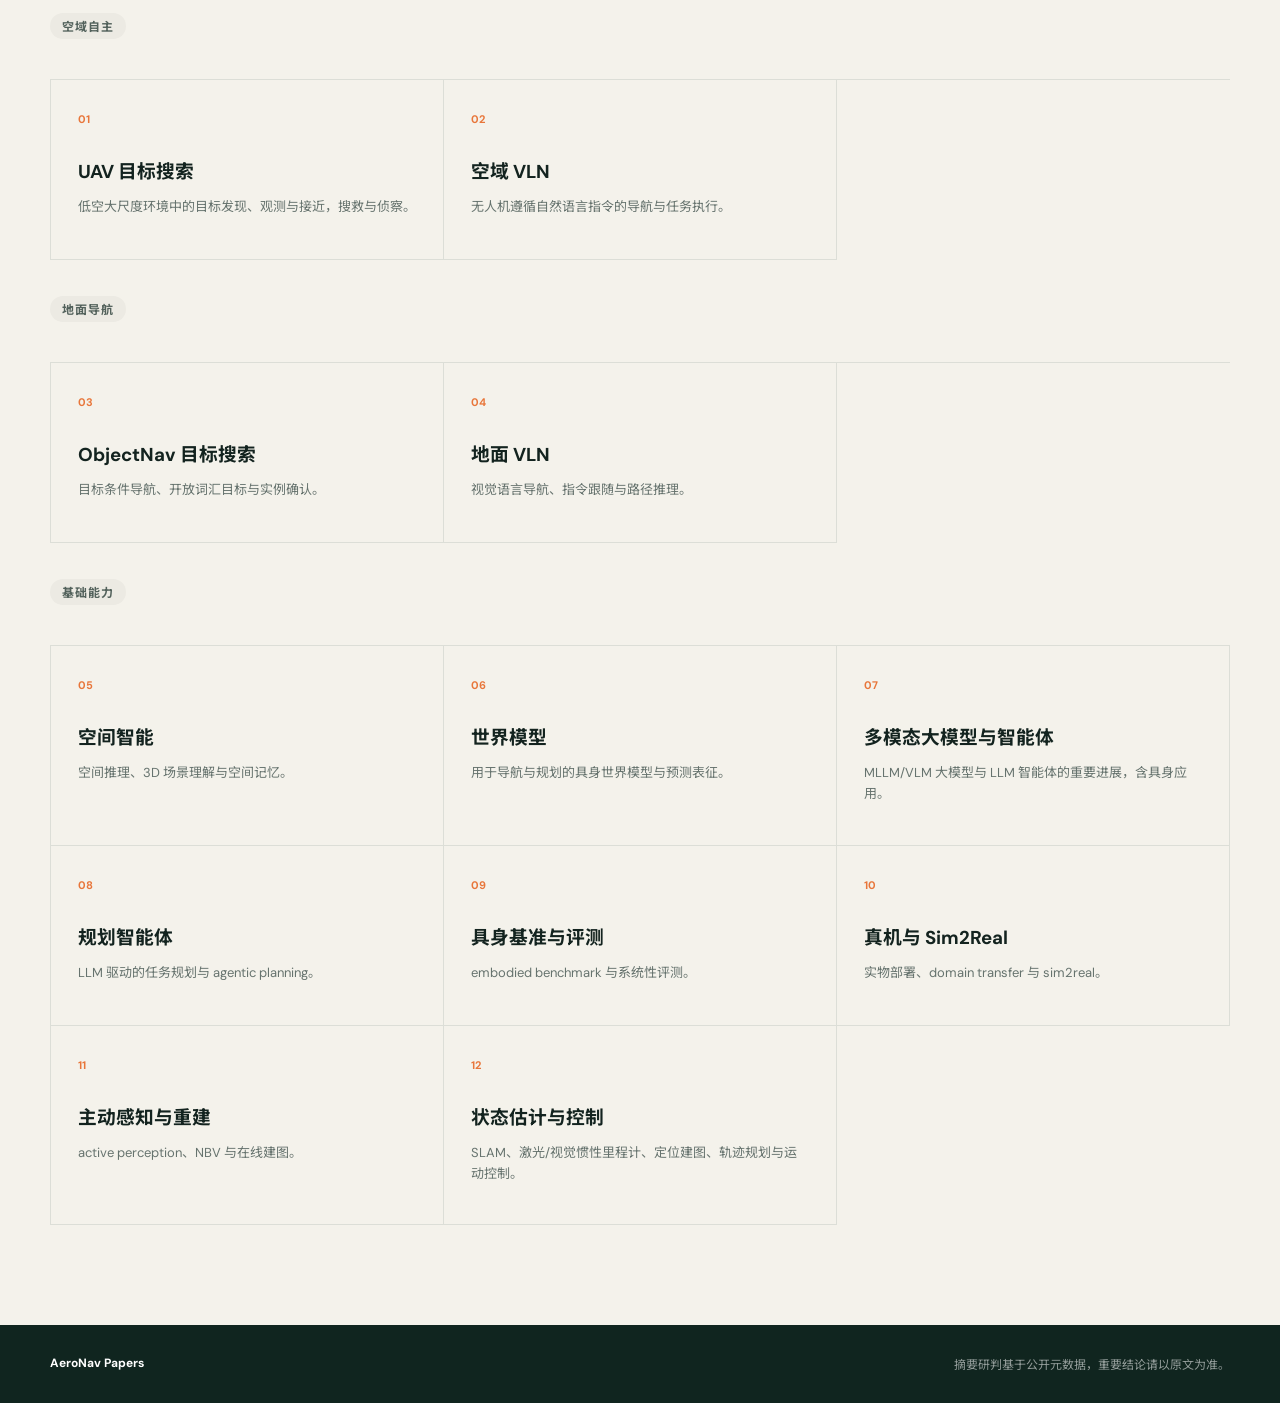
==== commit 88f262fd: "chore: simplify update-frequency copy - daily papers and Mon/Wed/Fri classics, no clock times" ====
--- a/index.html
+++ b/index.html
@@ -32,7 +32,7 @@
   <main class="shell">
     <section class="status-row">
       <div><span class="label">最近更新</span><strong id="updatedAt">加载中…</strong></div>
-      <div><span class="label">更新频率</span><strong>每日 01:00 / 03:00 / 12:00 / 18:00</strong></div>
+      <div><span class="label">更新频率</span><strong>论文每日 · 经典周一/三/五</strong></div>
       <div><span class="label">研判语言</span><strong>中文精炼</strong></div>
     </section>
 
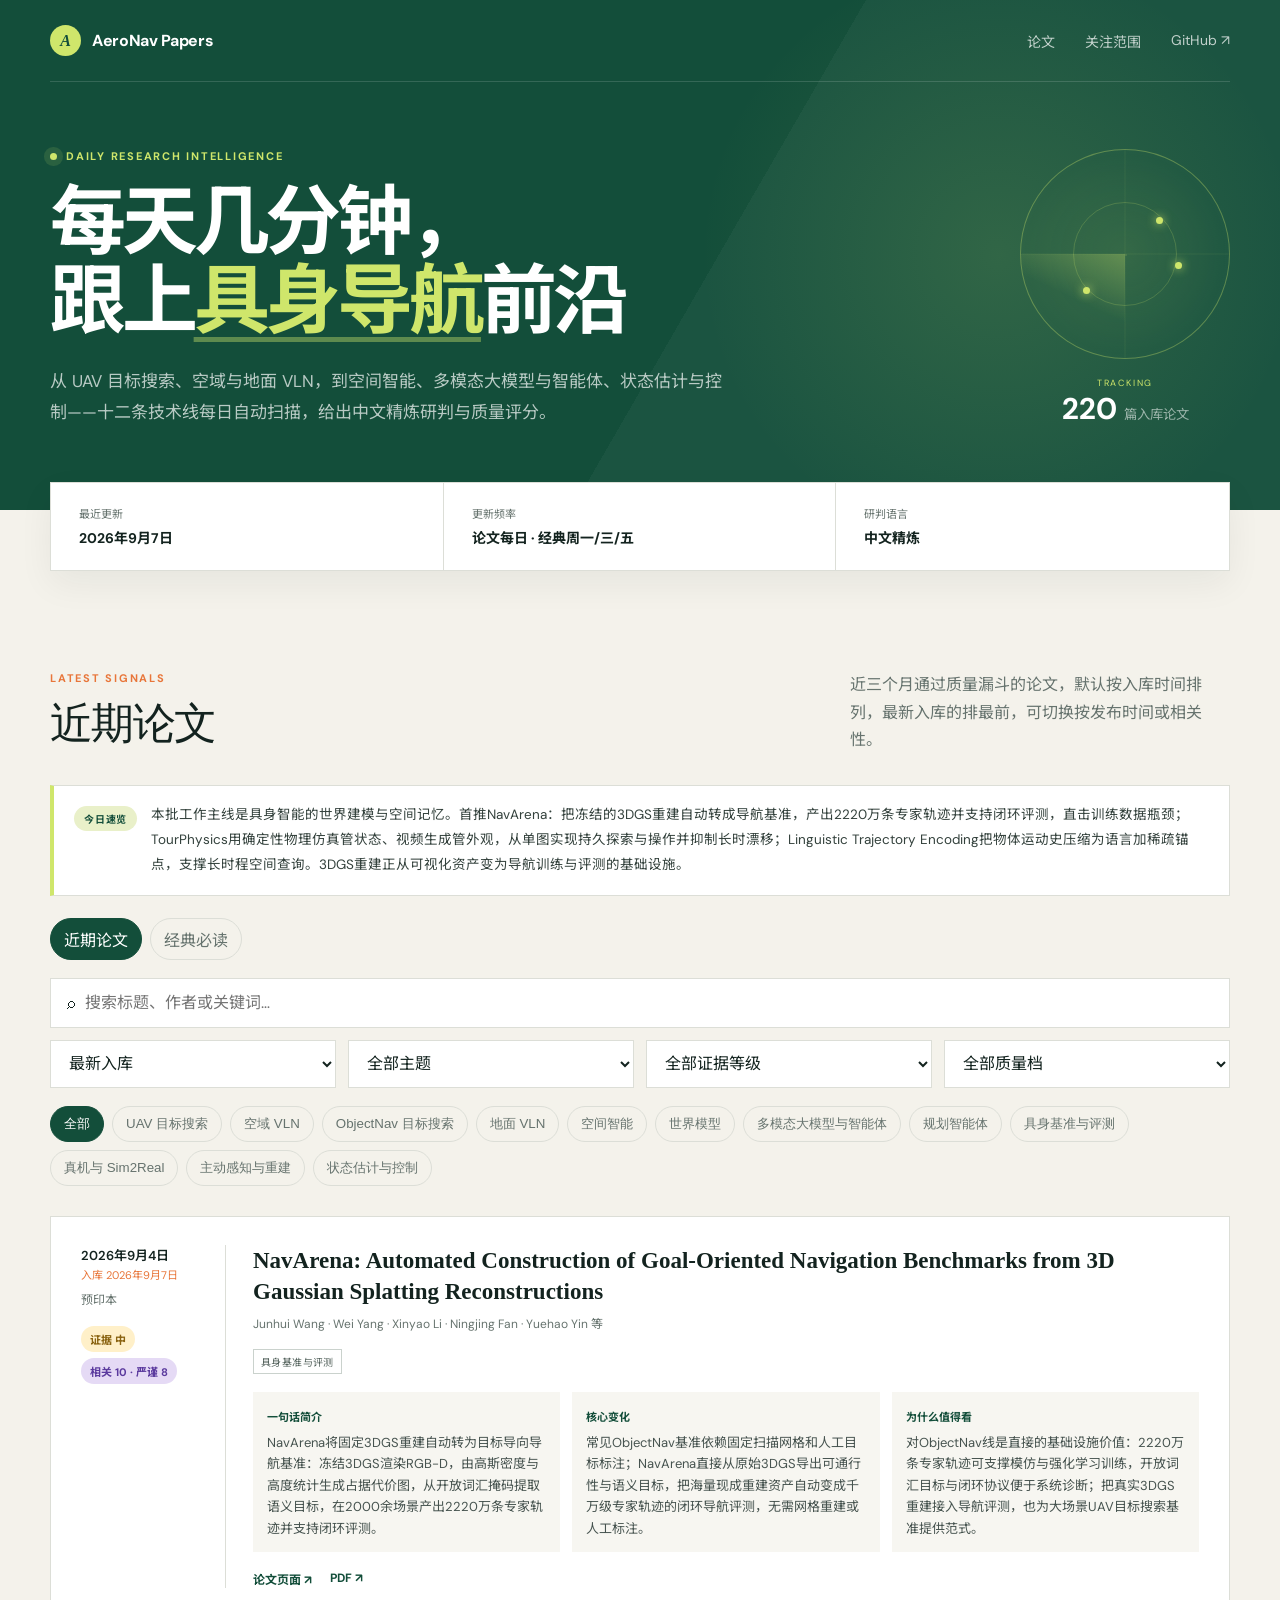
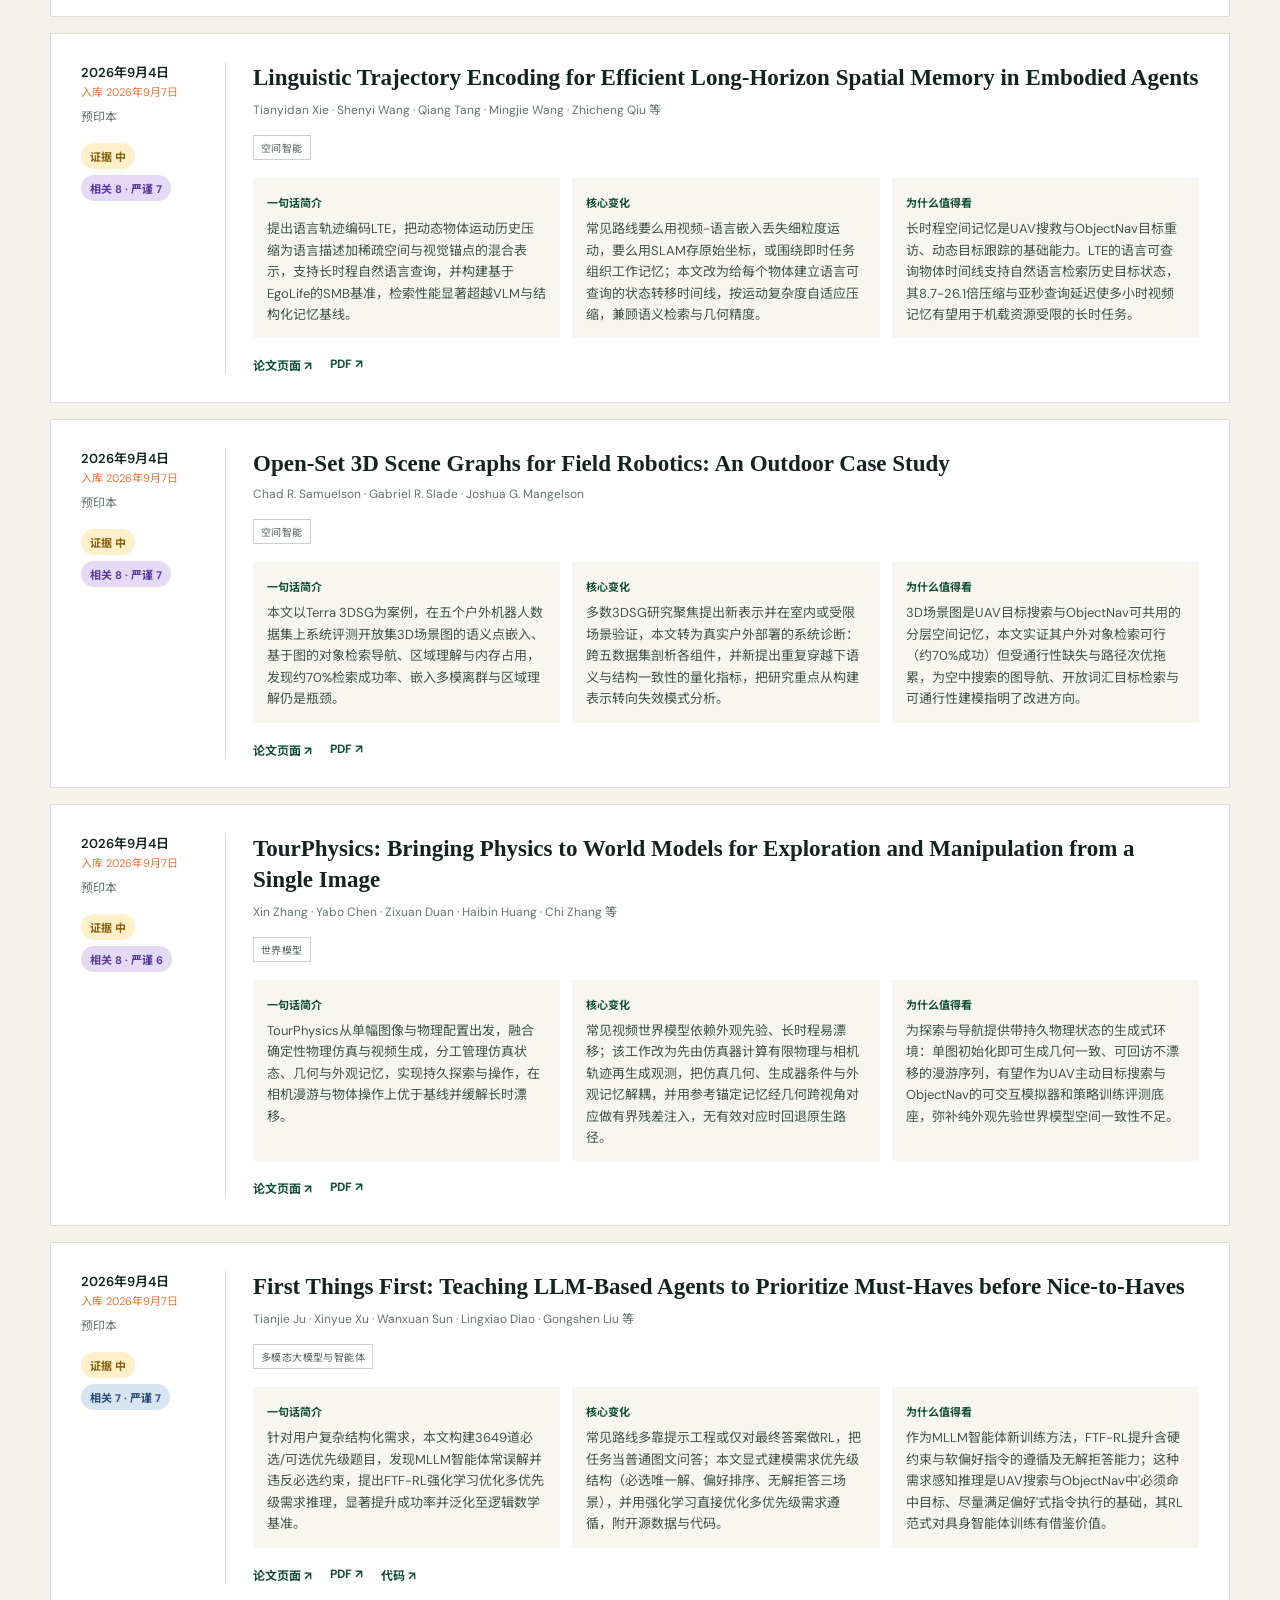
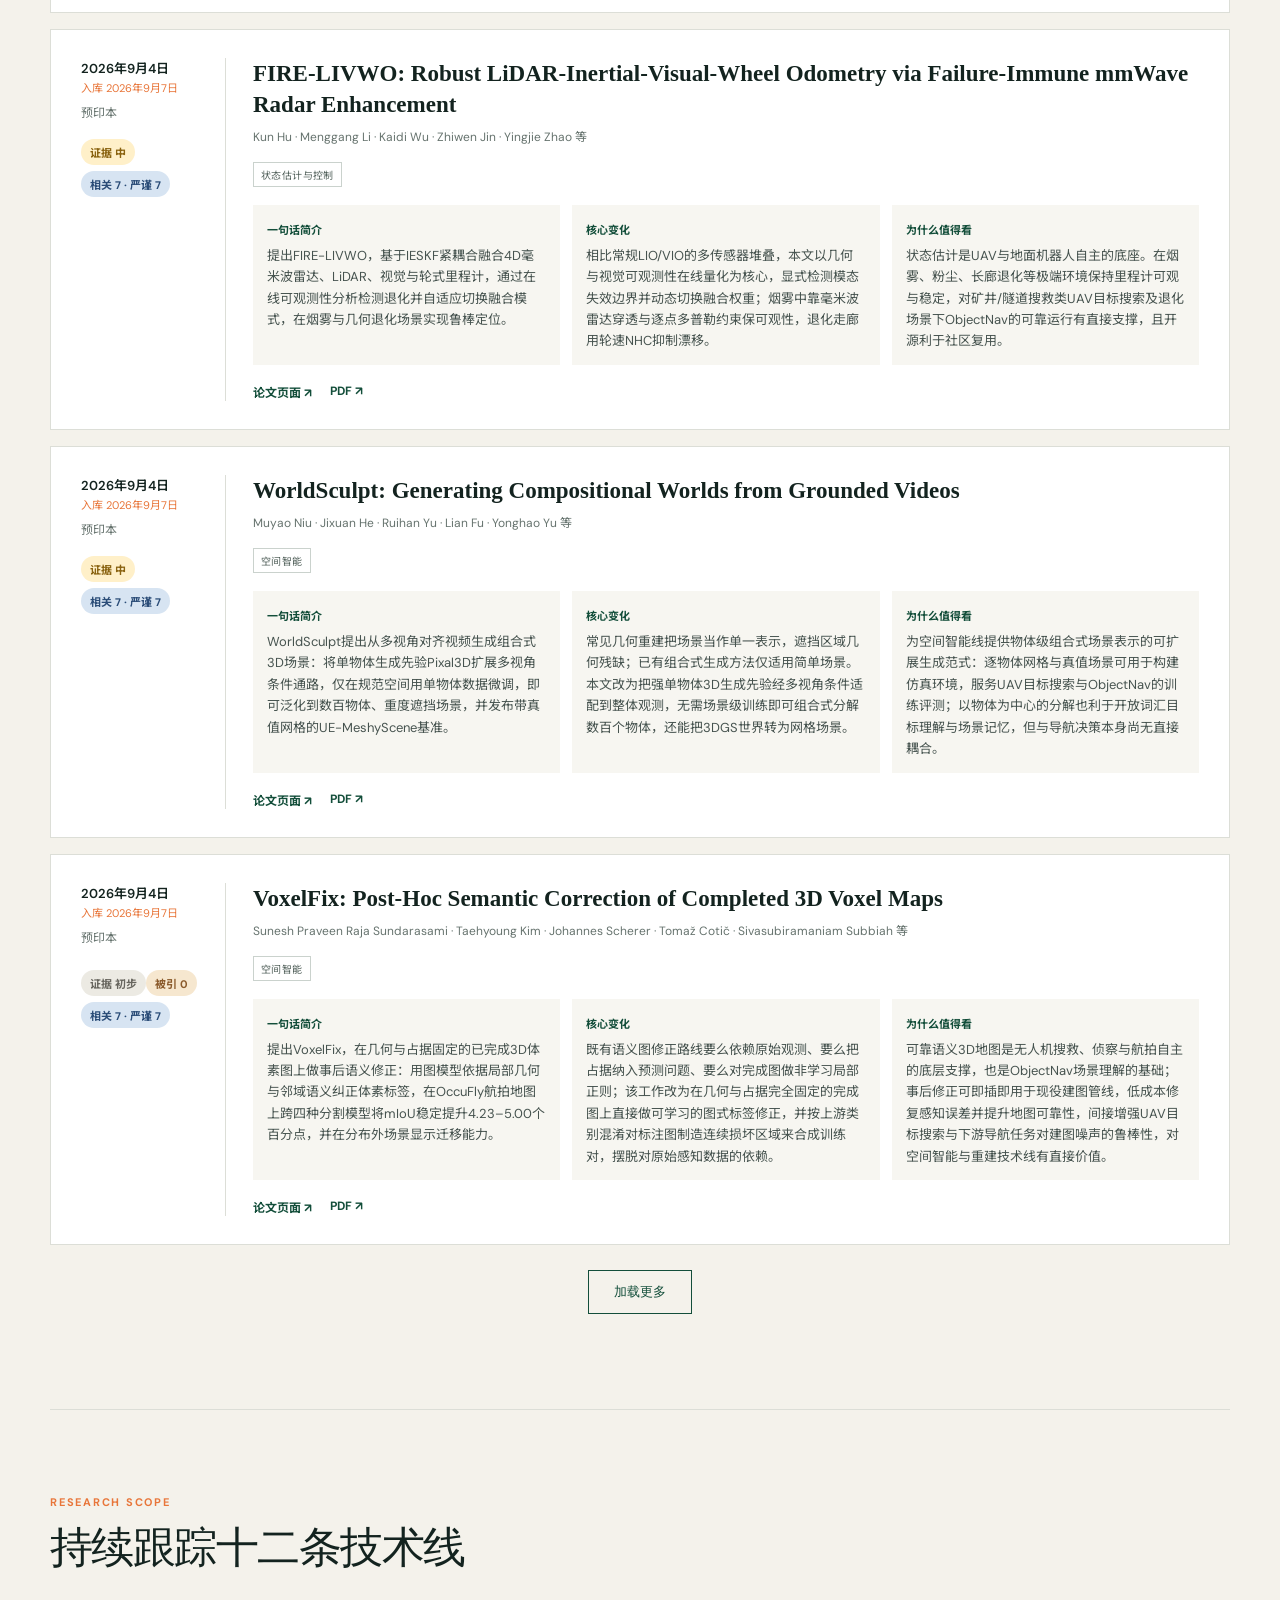
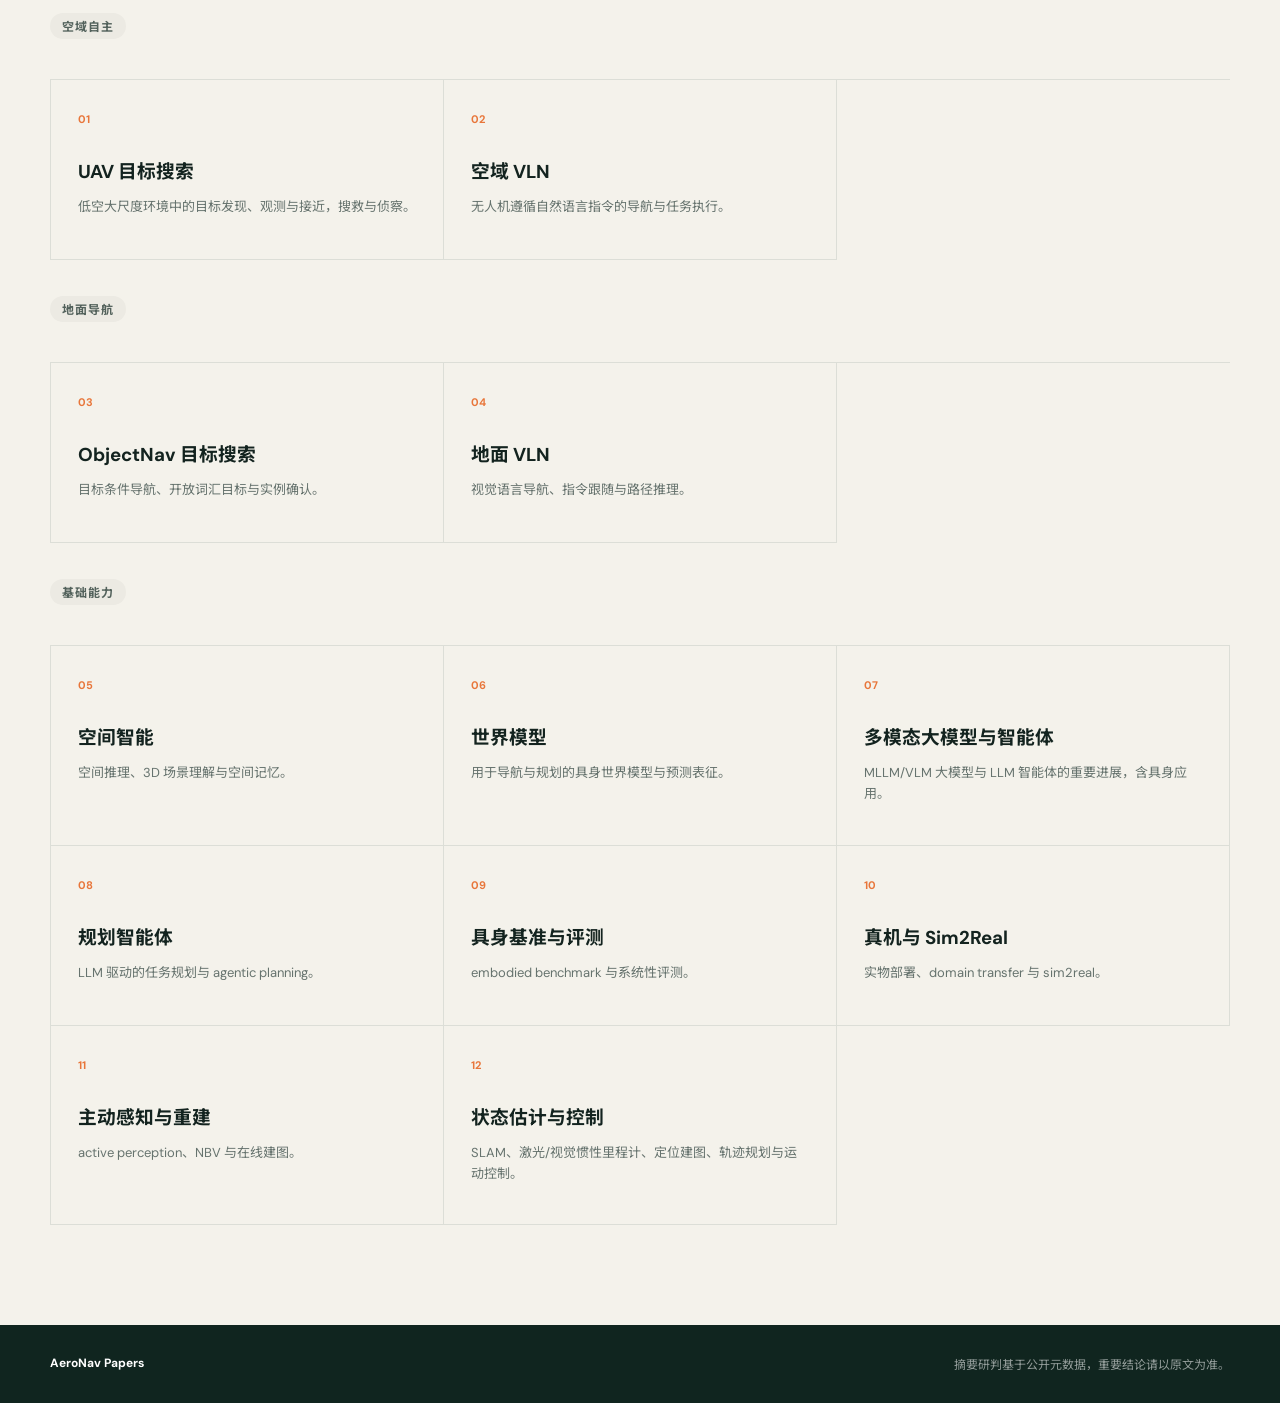
==== commit 05c35e27: "feat: default both tabs to newest-ingested sort - user reads daily by what just entered the library" ====
--- a/index.html
+++ b/index.html
@@ -37,7 +37,7 @@
     </section>
 
     <section id="papers" class="papers-section">
-      <div class="section-head"><div><span class="kicker">LATEST SIGNALS</span><h2 id="sectionTitle">近期论文</h2></div><p id="sectionDesc">近三个月通过质量漏斗的论文，默认按发布时间排列，可按入库时间或相关性切换。</p></div>
+      <div class="section-head"><div><span class="kicker">LATEST SIGNALS</span><h2 id="sectionTitle">近期论文</h2></div><p id="sectionDesc">近三个月通过质量漏斗的论文，默认按入库时间排列，最新入库的排最前，可切换按发布时间或相关性。</p></div>
       <div id="briefingBox" class="briefing" hidden><span class="briefing-tag" id="briefingTag">今日速览</span><p id="briefingText"></p></div>
       <div class="view-tabs"><button id="tabDaily" class="chip active">近期论文</button><button id="tabClassic" class="chip">经典必读</button></div>
       <div class="toolbar">
@@ -82,6 +82,6 @@
   </main>
   <footer><div class="shell"><span>AeroNav Papers</span><span>摘要研判基于公开元数据，重要结论请以原文为准。</span></div></footer>
   <script async src="https://busuanzi.ibruce.info/busuanzi/2.3/busuanzi.pure.mini.js"></script>
-  <script src="assets/app.js?v=6"></script>
+  <script src="assets/app.js?v=7"></script>
 </body>
 </html>
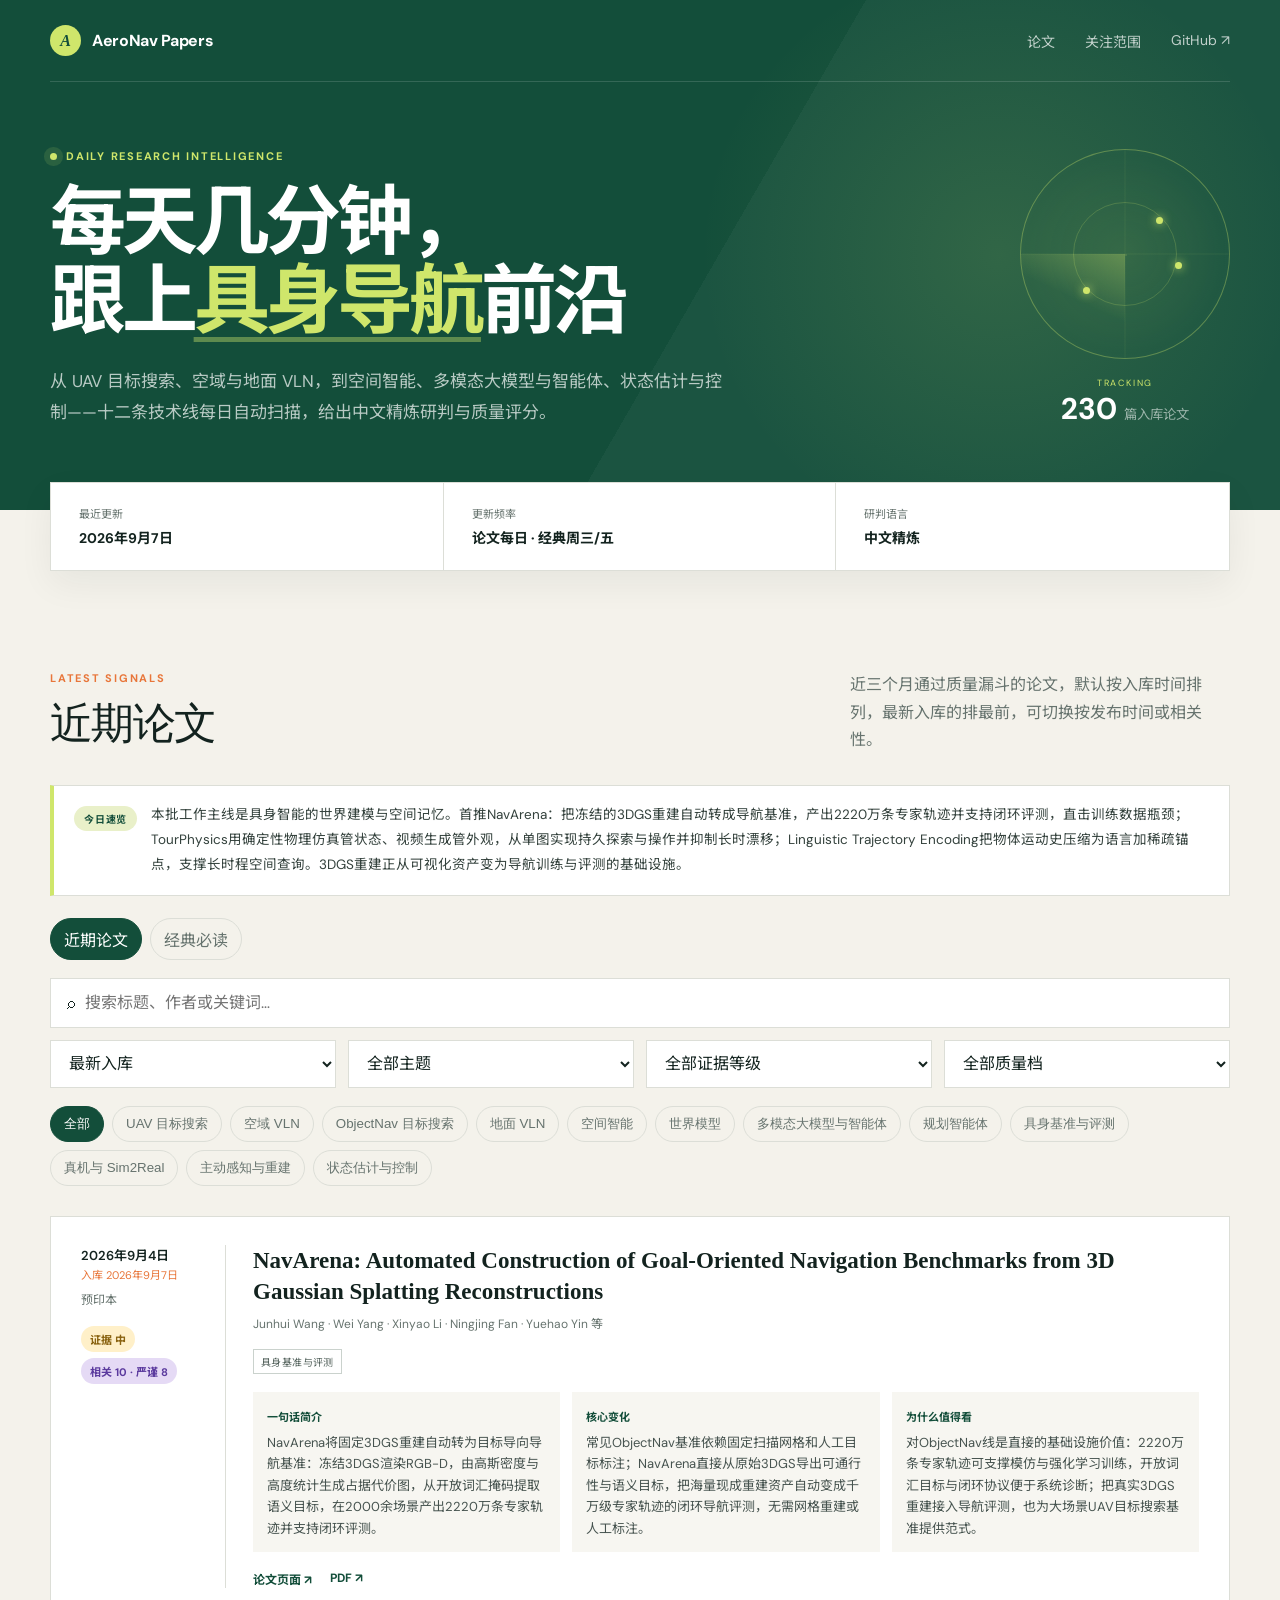
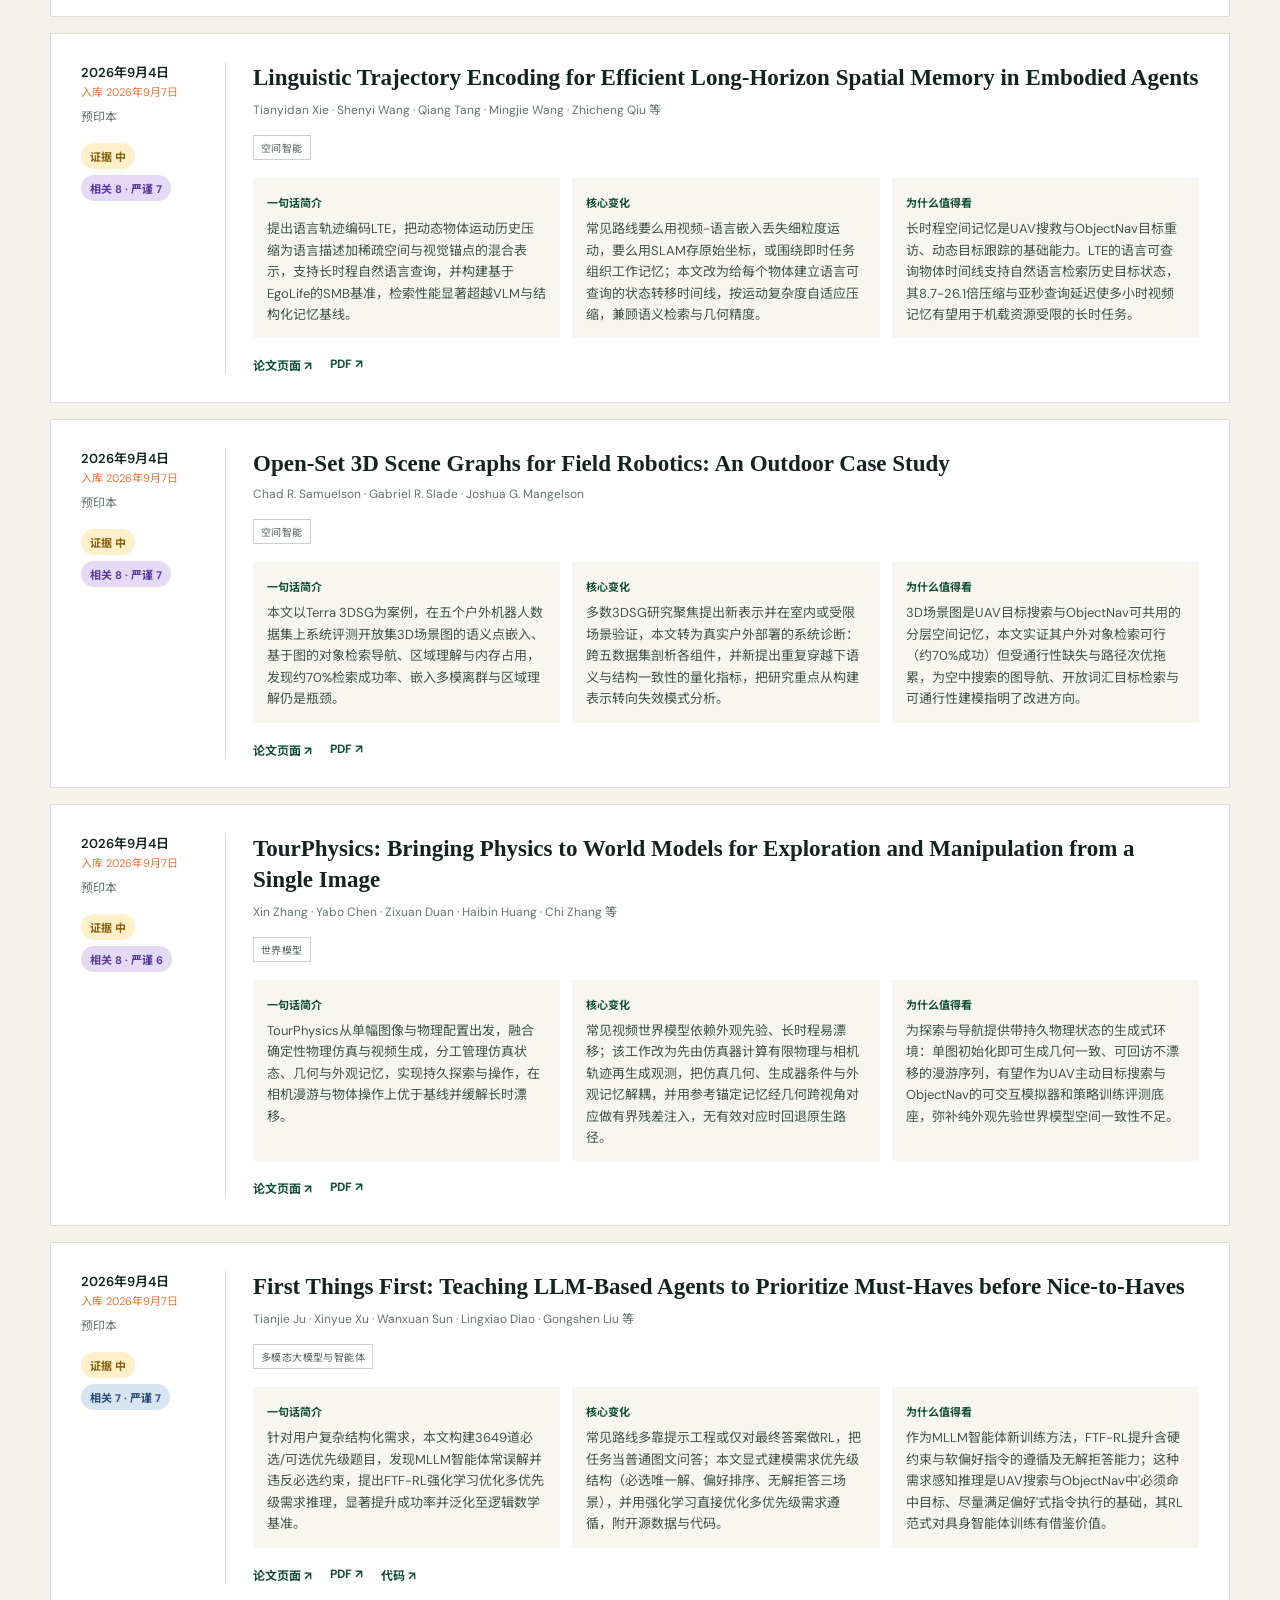
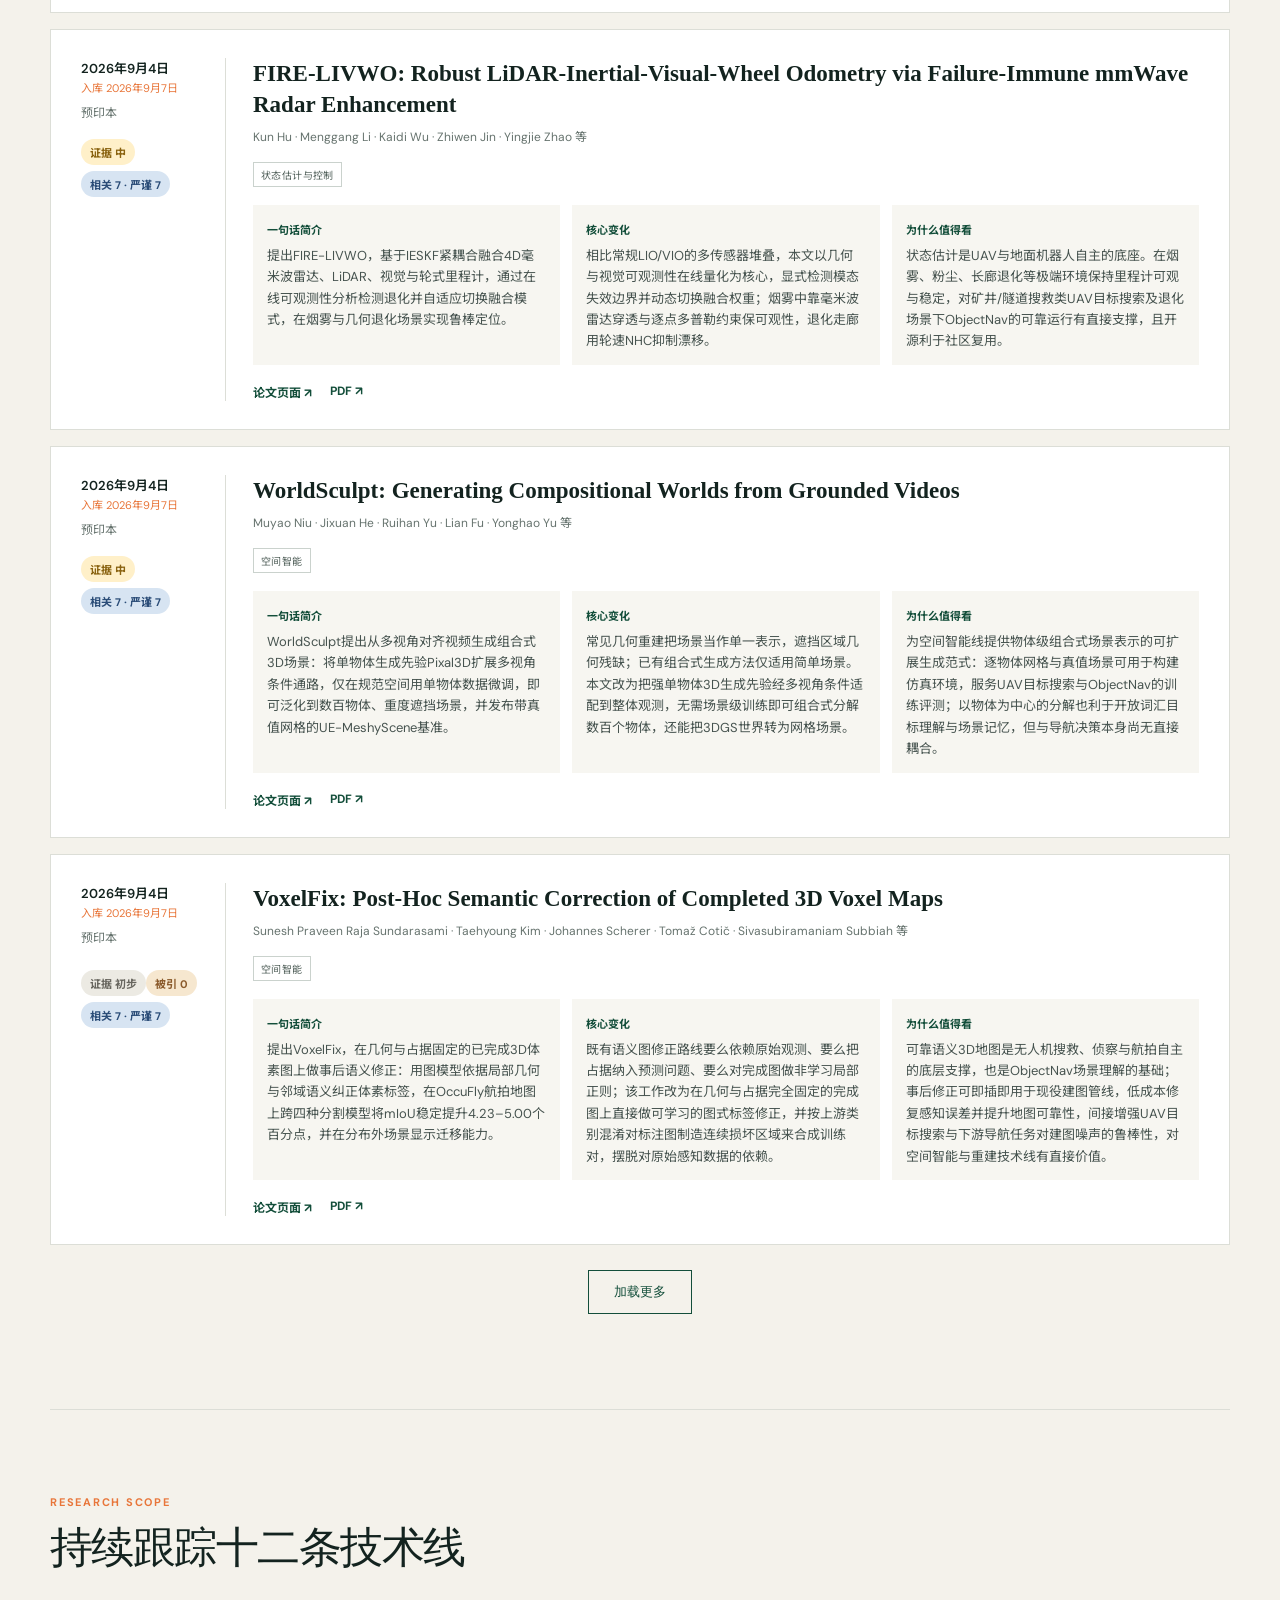
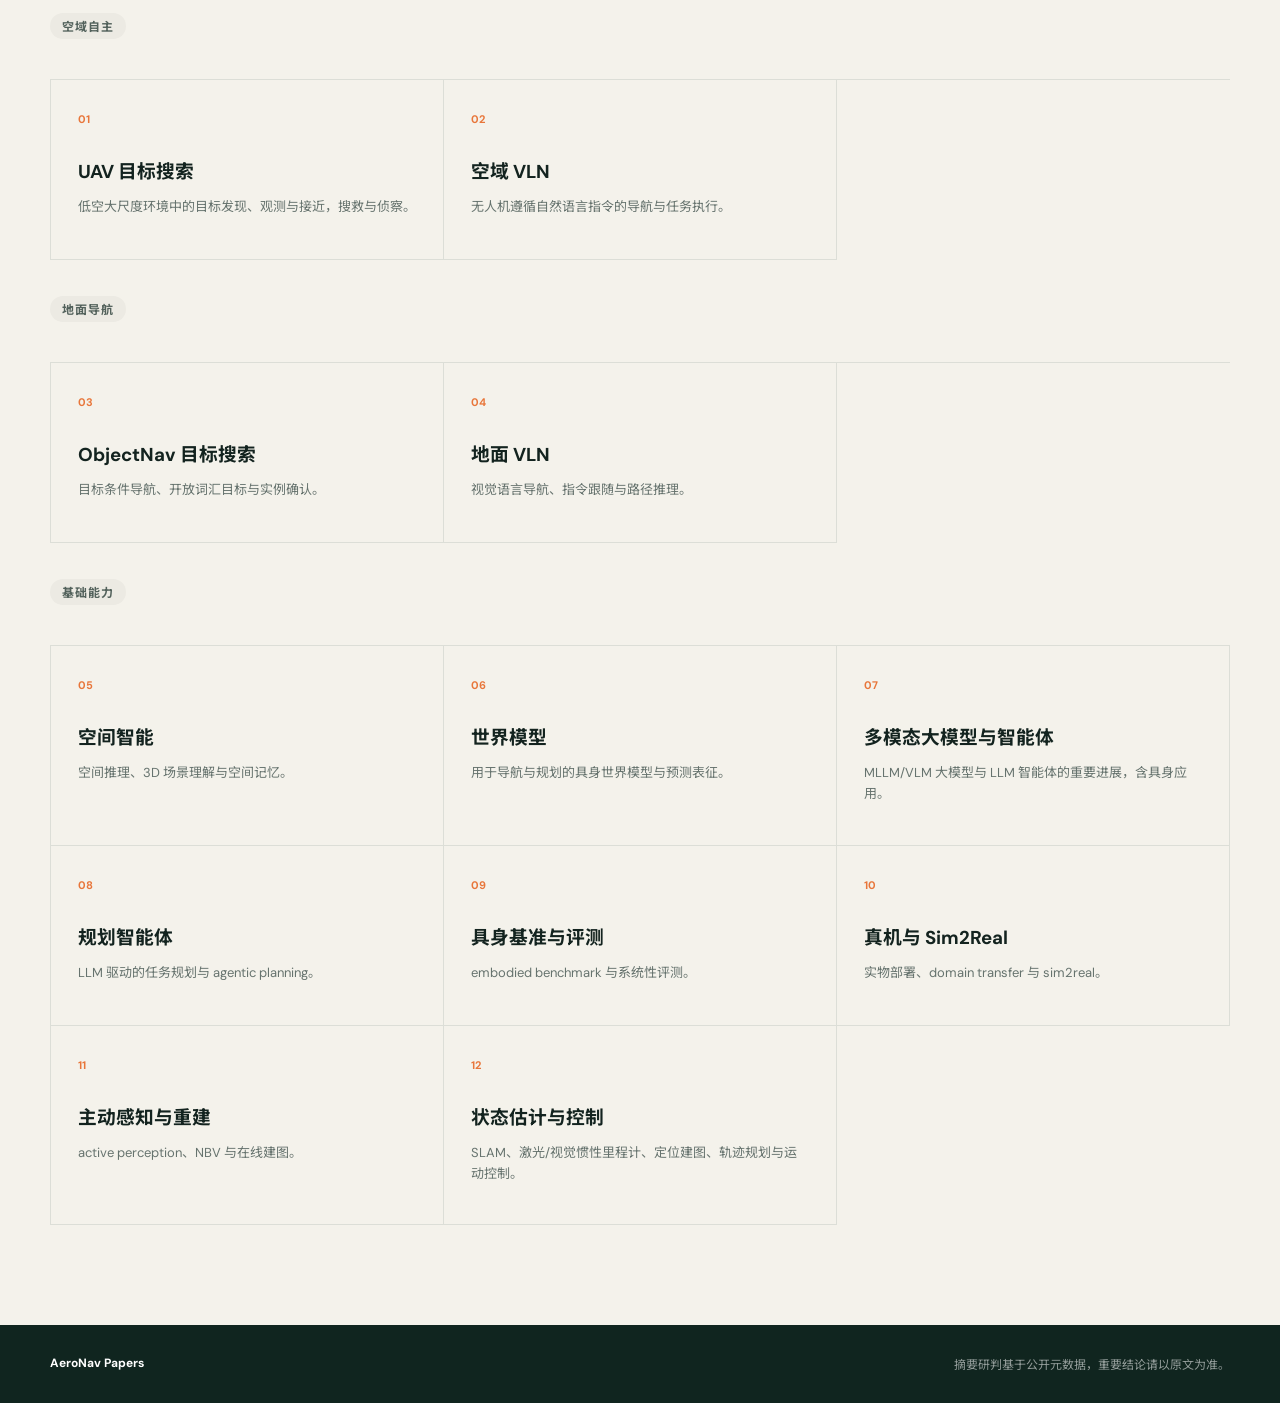
==== commit e100c392: "chore: classics schedule Mon/Wed/Fri -> Wed/Fri; thin weekdays still auto top up" ====
--- a/index.html
+++ b/index.html
@@ -32,7 +32,7 @@
   <main class="shell">
     <section class="status-row">
       <div><span class="label">最近更新</span><strong id="updatedAt">加载中…</strong></div>
-      <div><span class="label">更新频率</span><strong>论文每日 · 经典周一/三/五</strong></div>
+      <div><span class="label">更新频率</span><strong>论文每日 · 经典周三/五</strong></div>
       <div><span class="label">研判语言</span><strong>中文精炼</strong></div>
     </section>
 
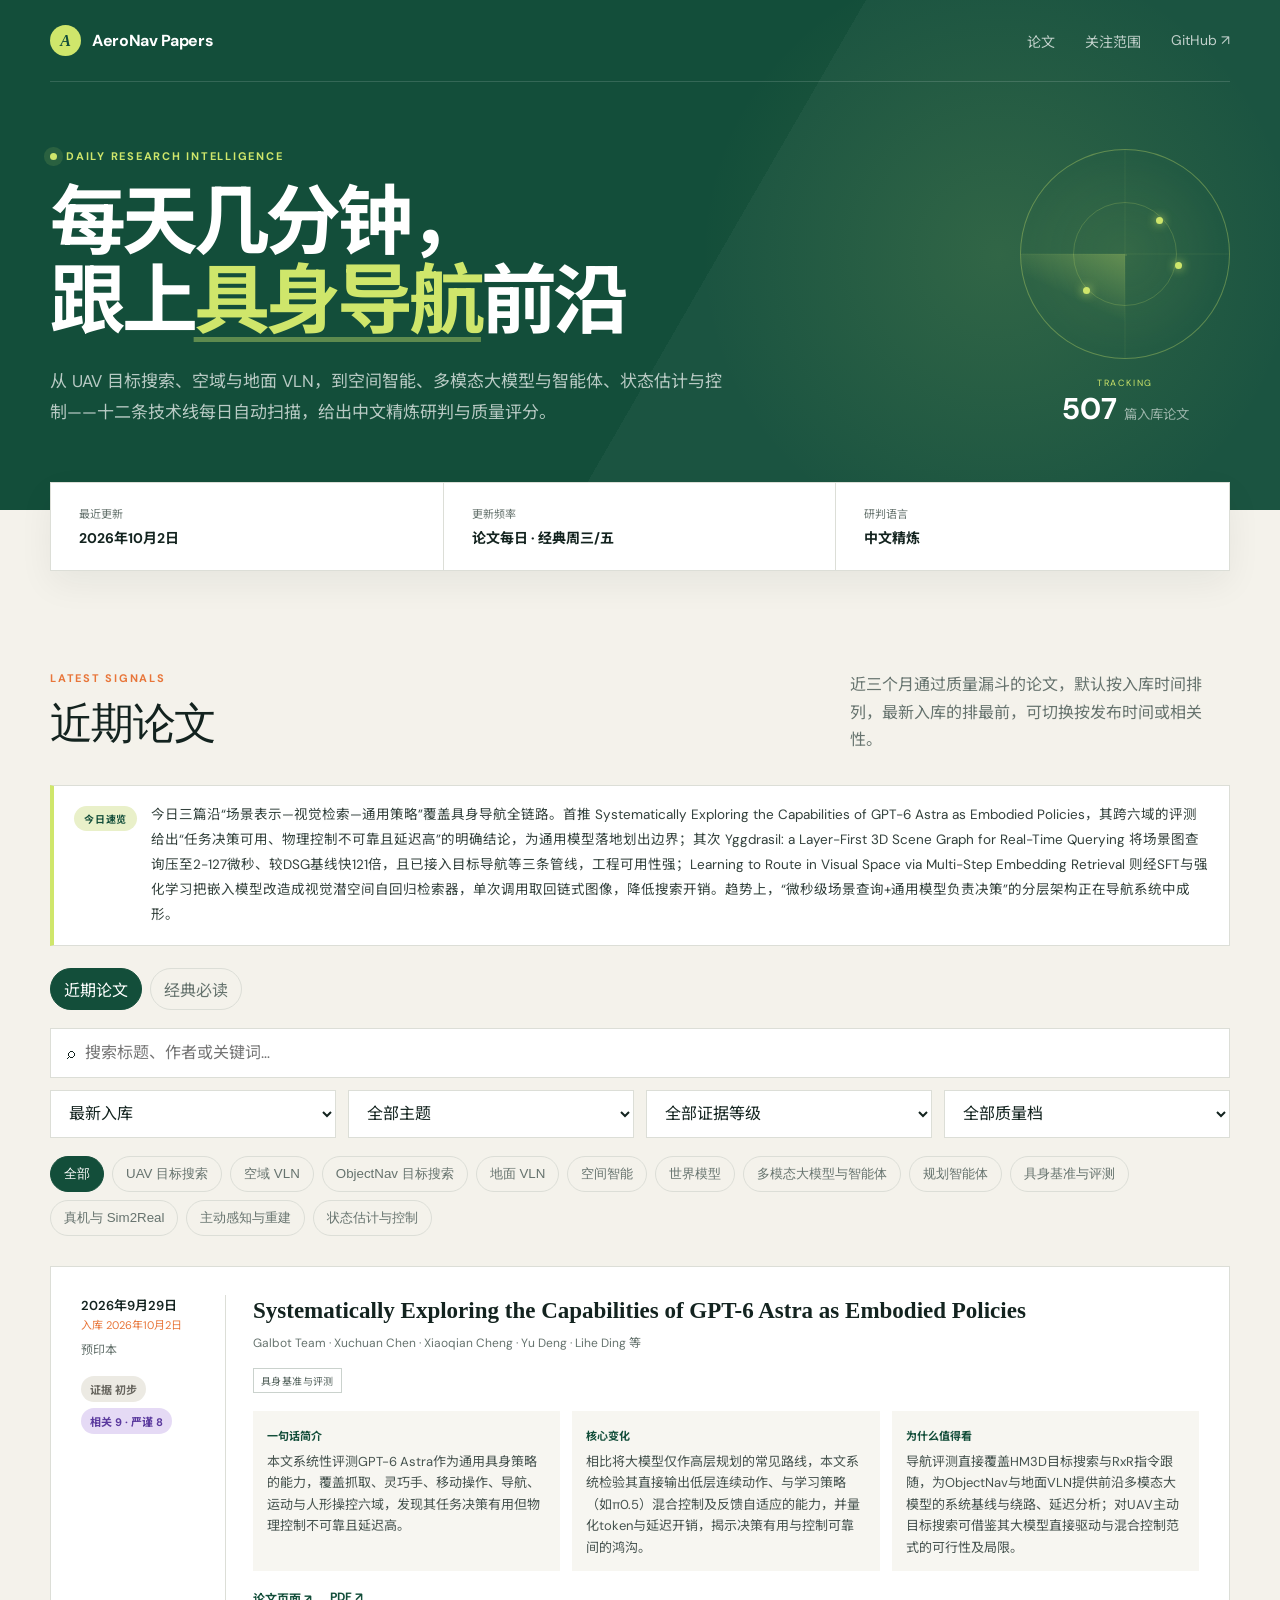
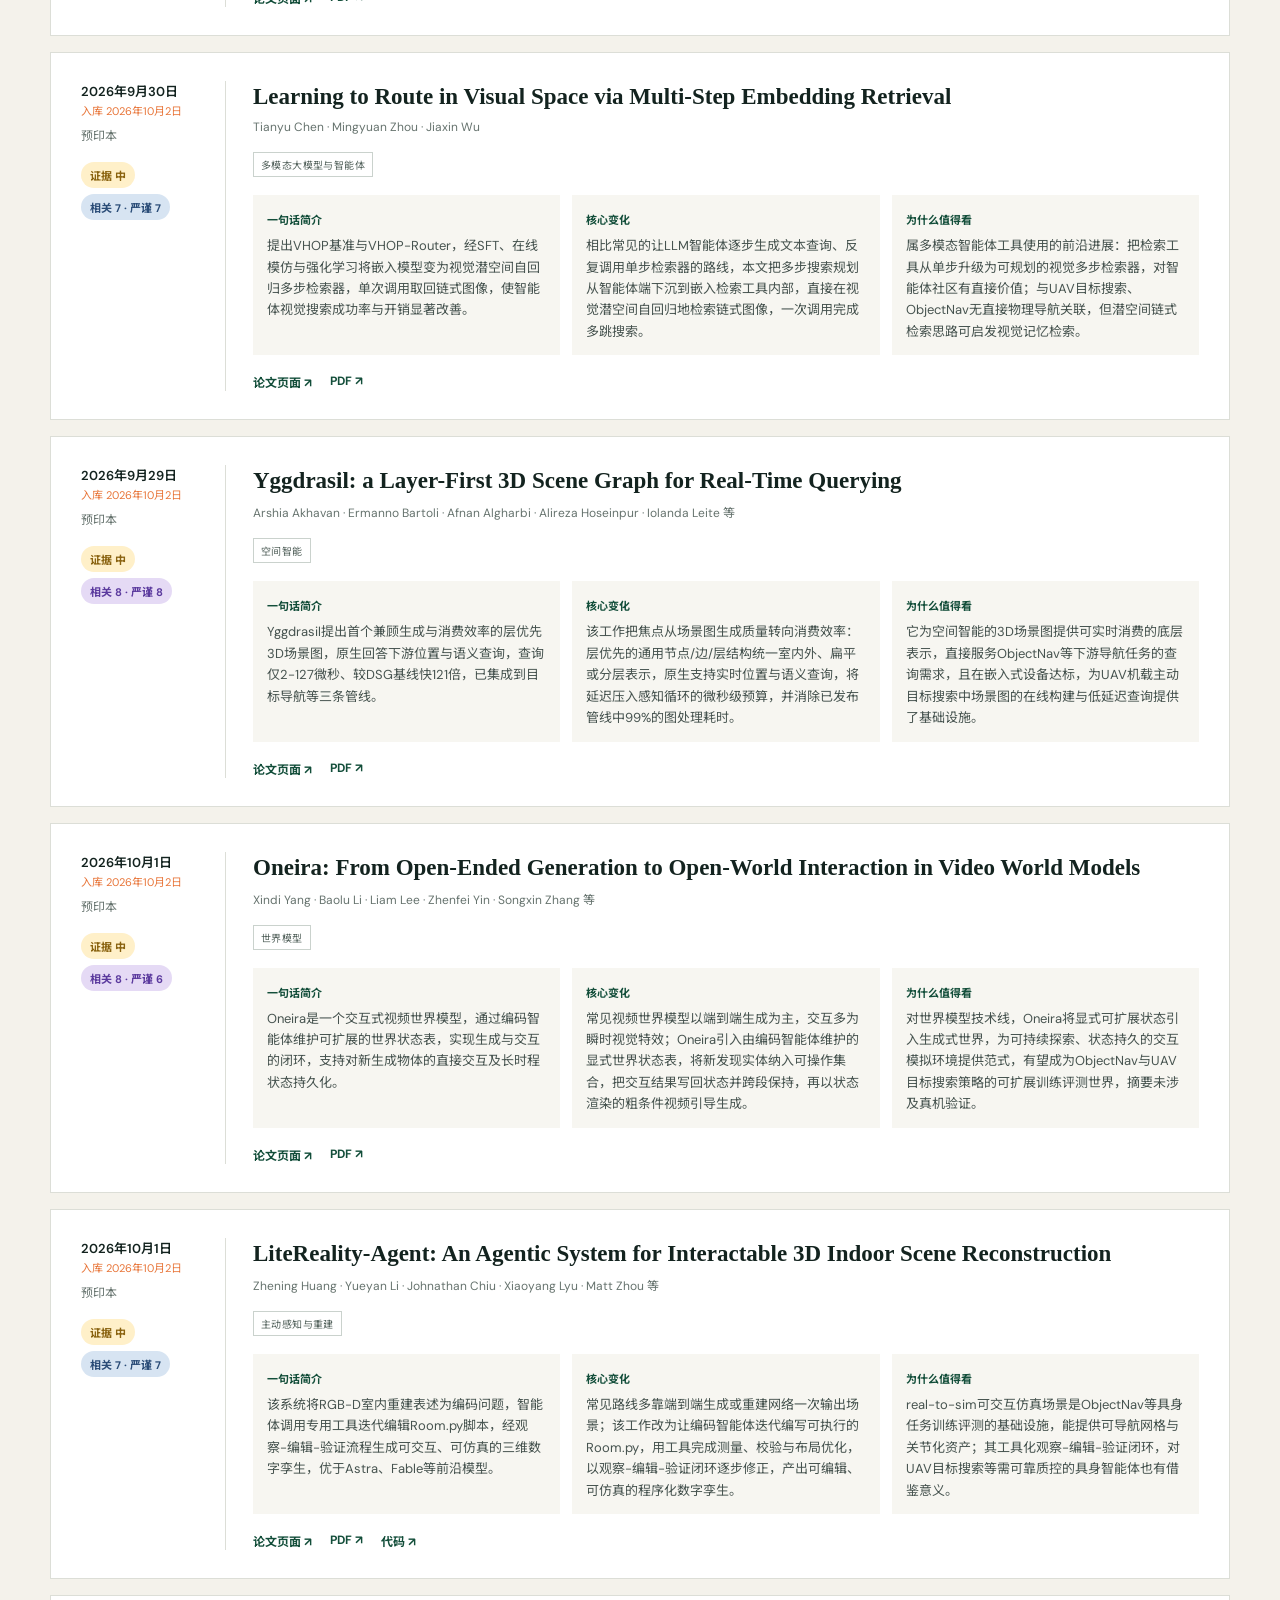
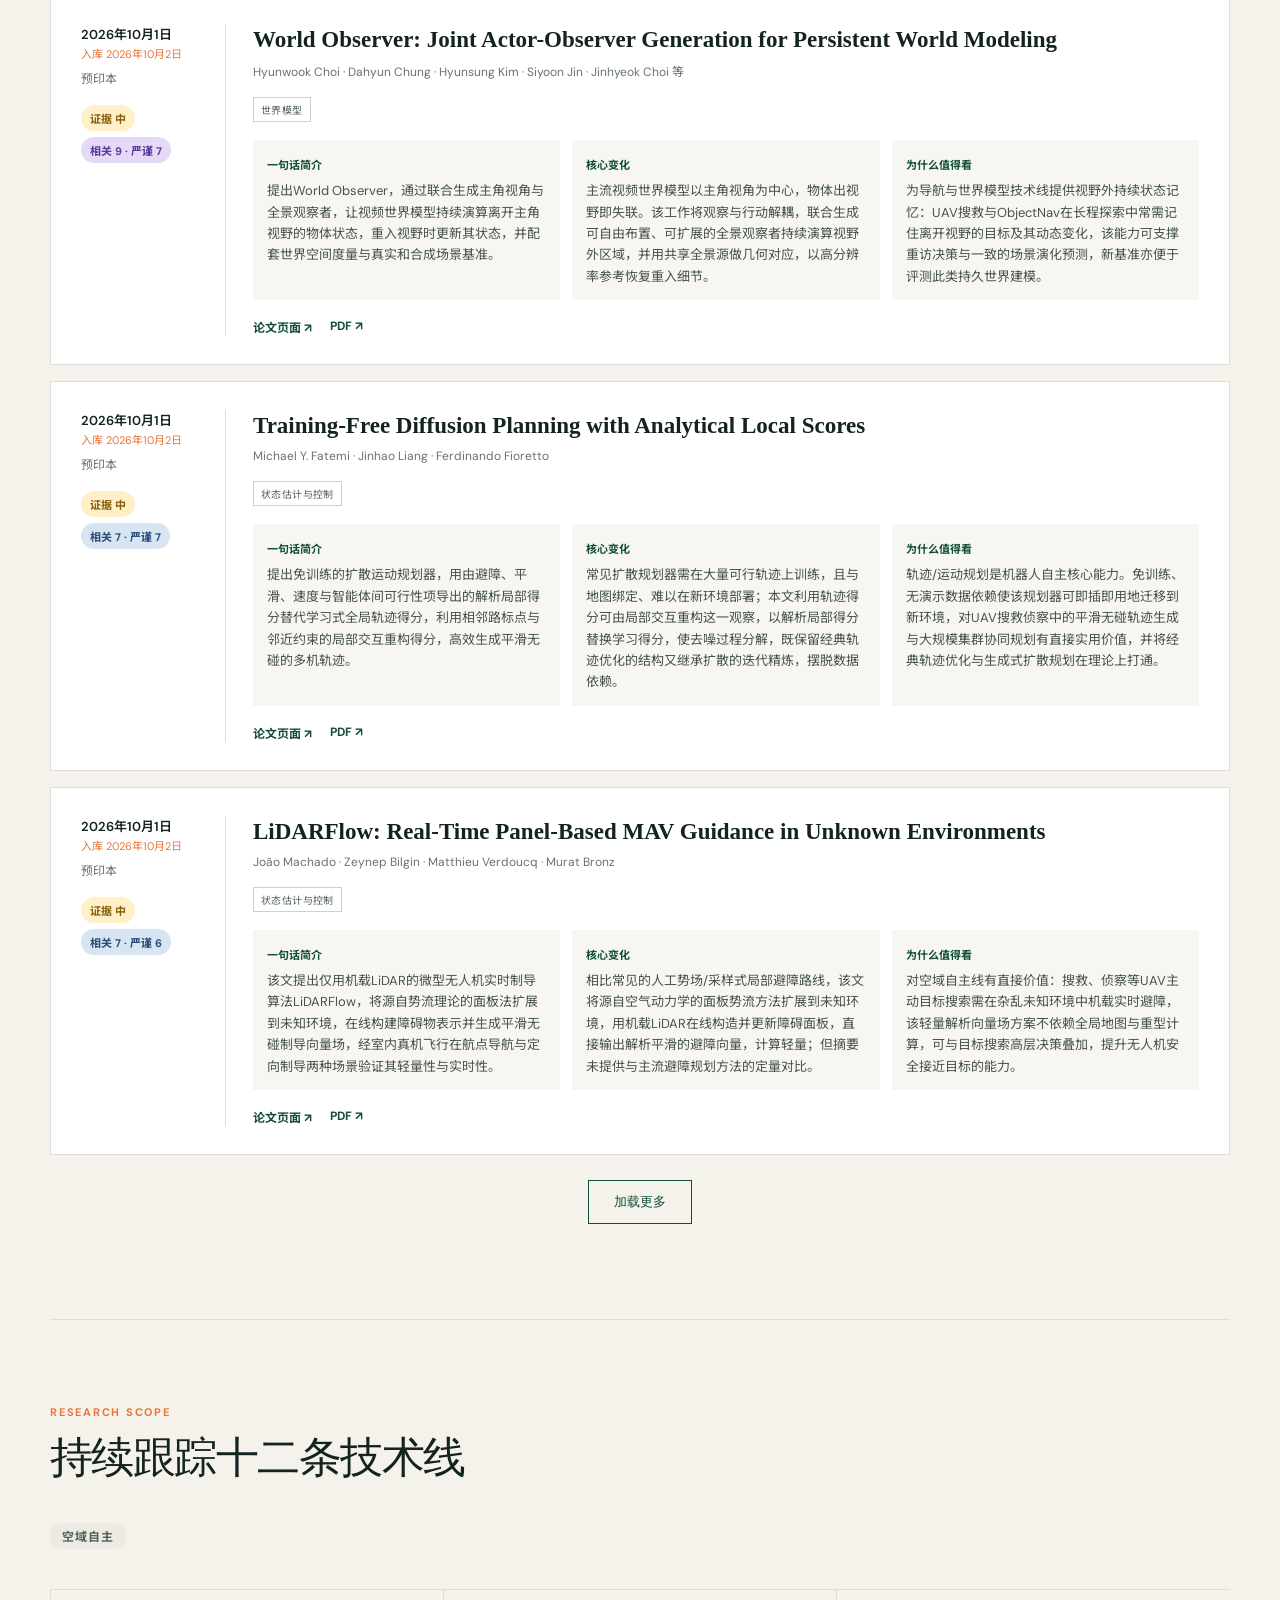
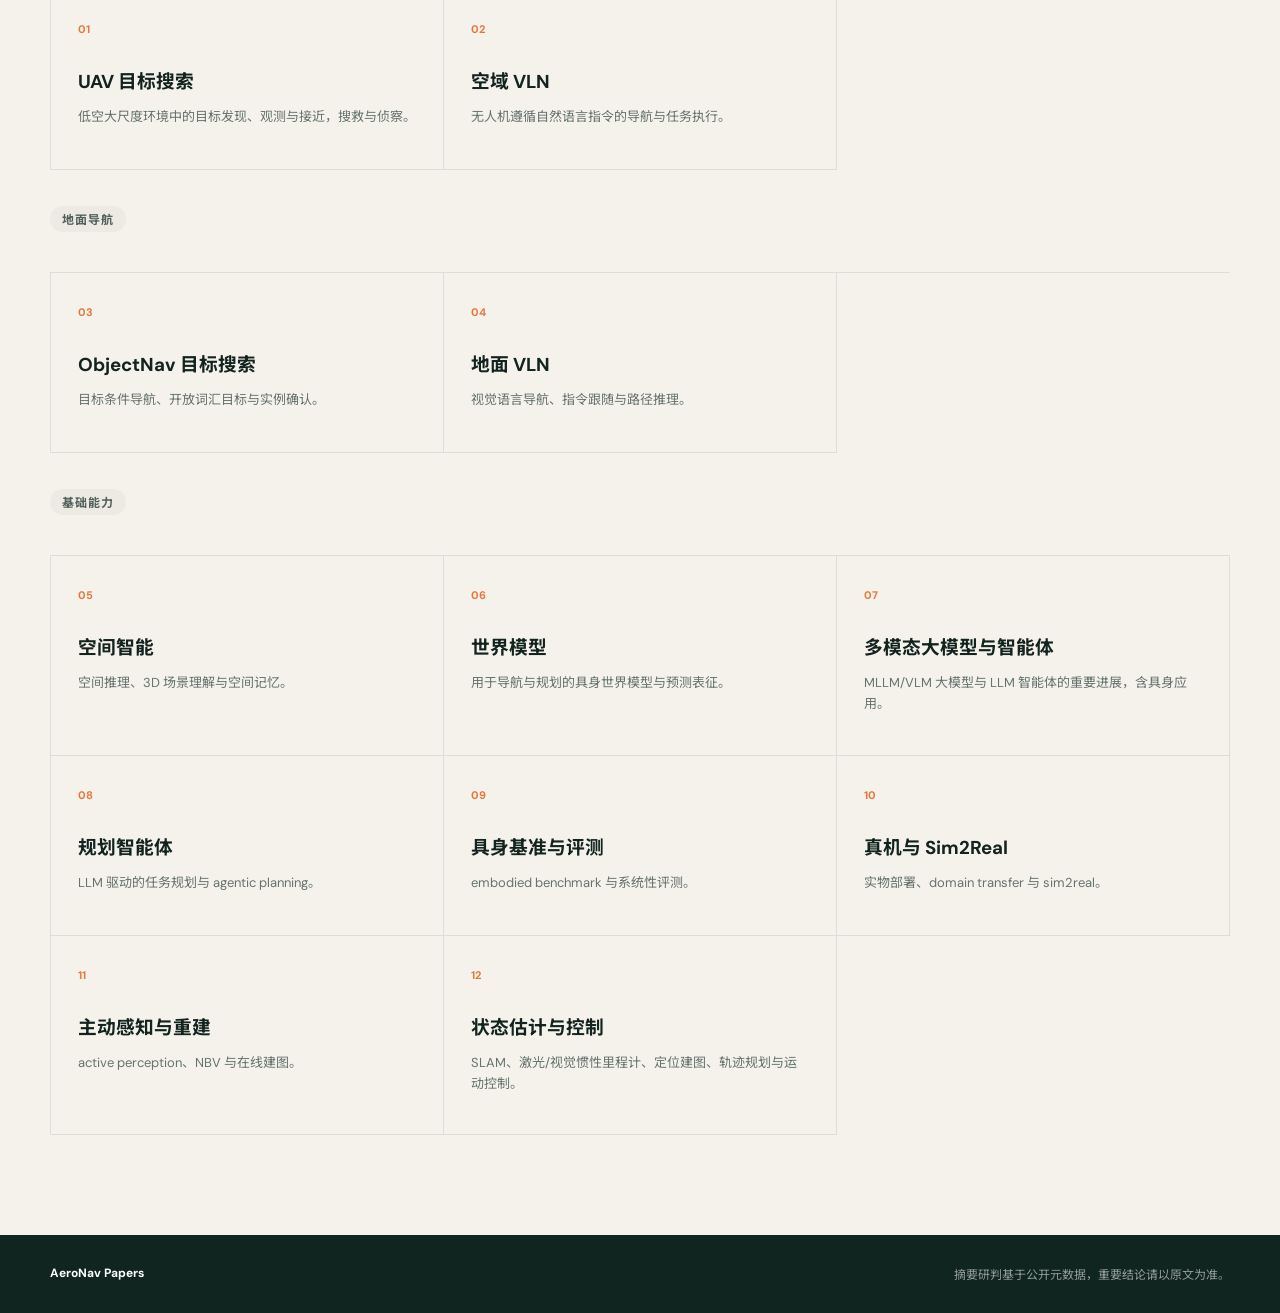
==== commit b0b6cb5d: "feat: replace busuanzi with GoatCounter (skyxiaoye325); stats page links to GC dashboard" ====
--- a/index.html
+++ b/index.html
@@ -81,7 +81,7 @@
     </section>
   </main>
   <footer><div class="shell"><span>AeroNav Papers</span><span>摘要研判基于公开元数据，重要结论请以原文为准。</span></div></footer>
-  <script async src="https://busuanzi.ibruce.info/busuanzi/2.3/busuanzi.pure.mini.js"></script>
+  <script data-goatcounter="https://skyxiaoye325.goatcounter.com/count" async src="//gc.zgo.at/count.js"></script>
   <script src="assets/app.js?v=7"></script>
 </body>
 </html>
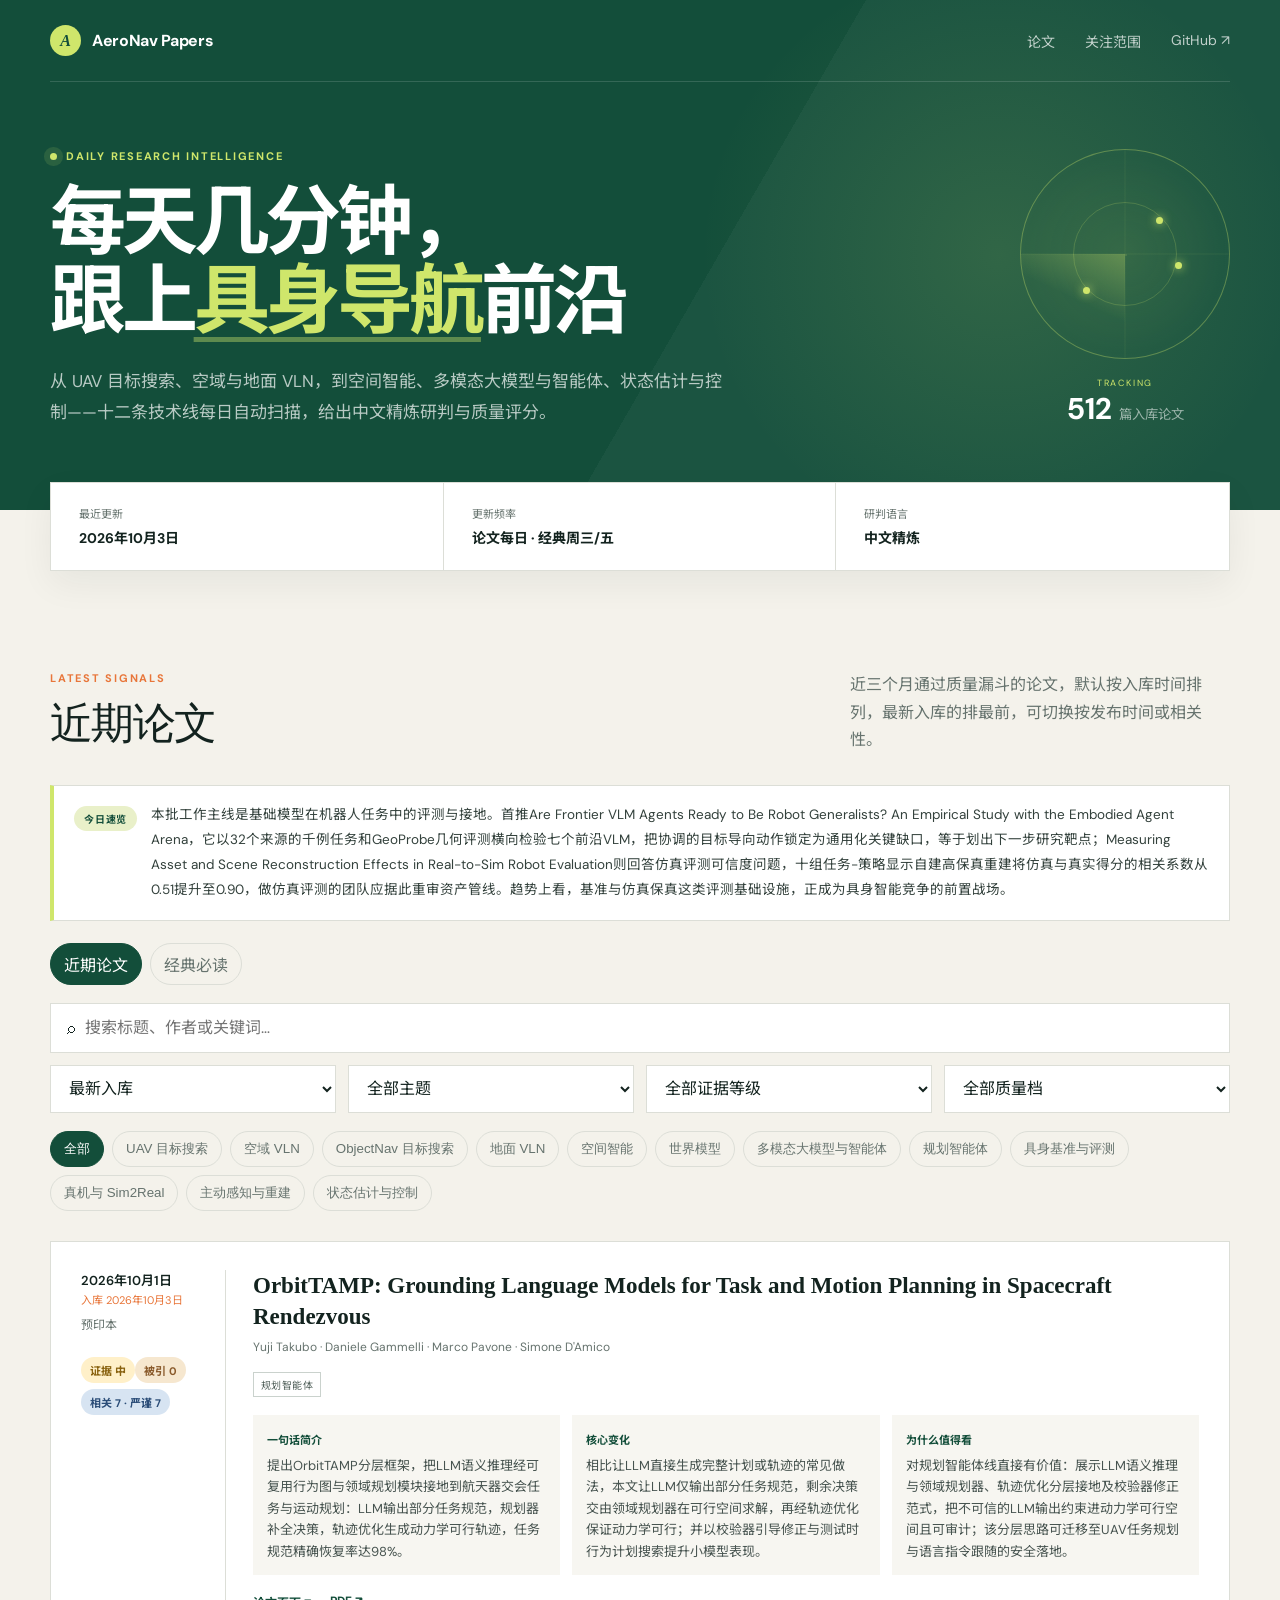
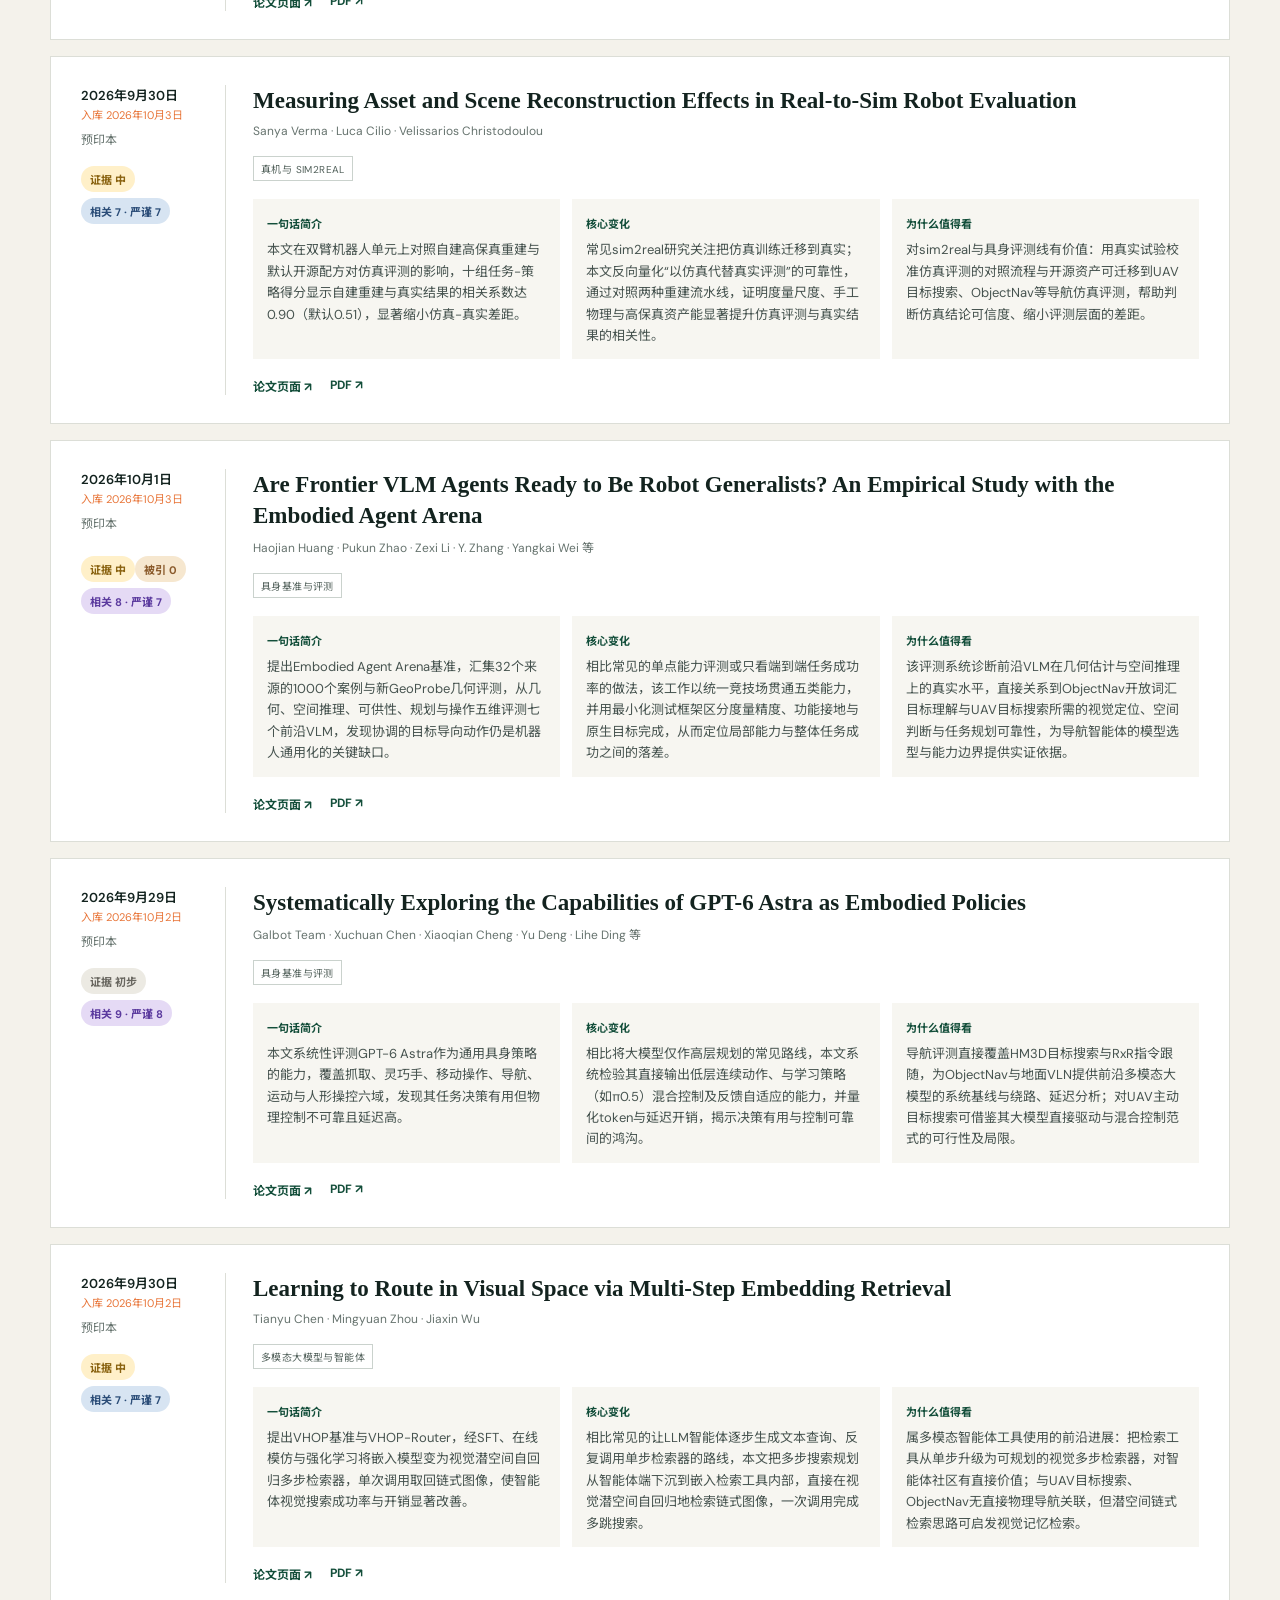
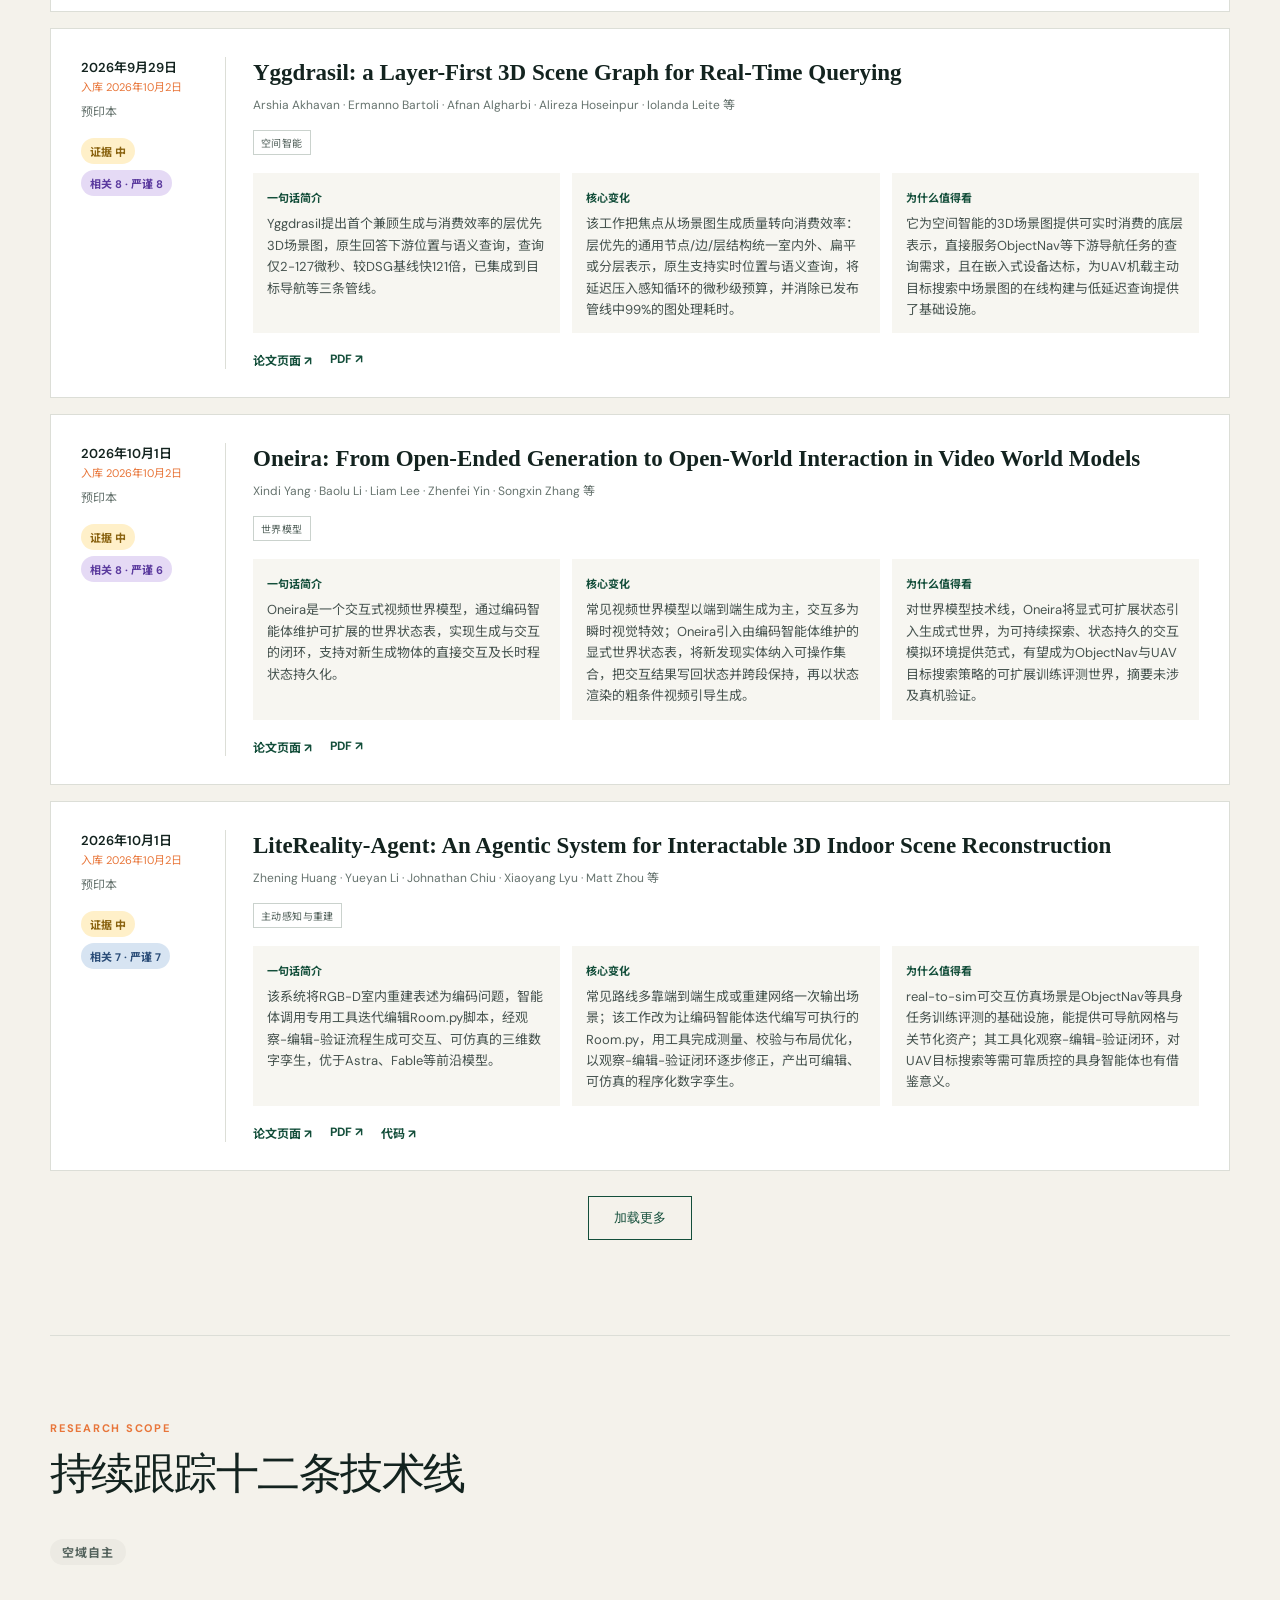
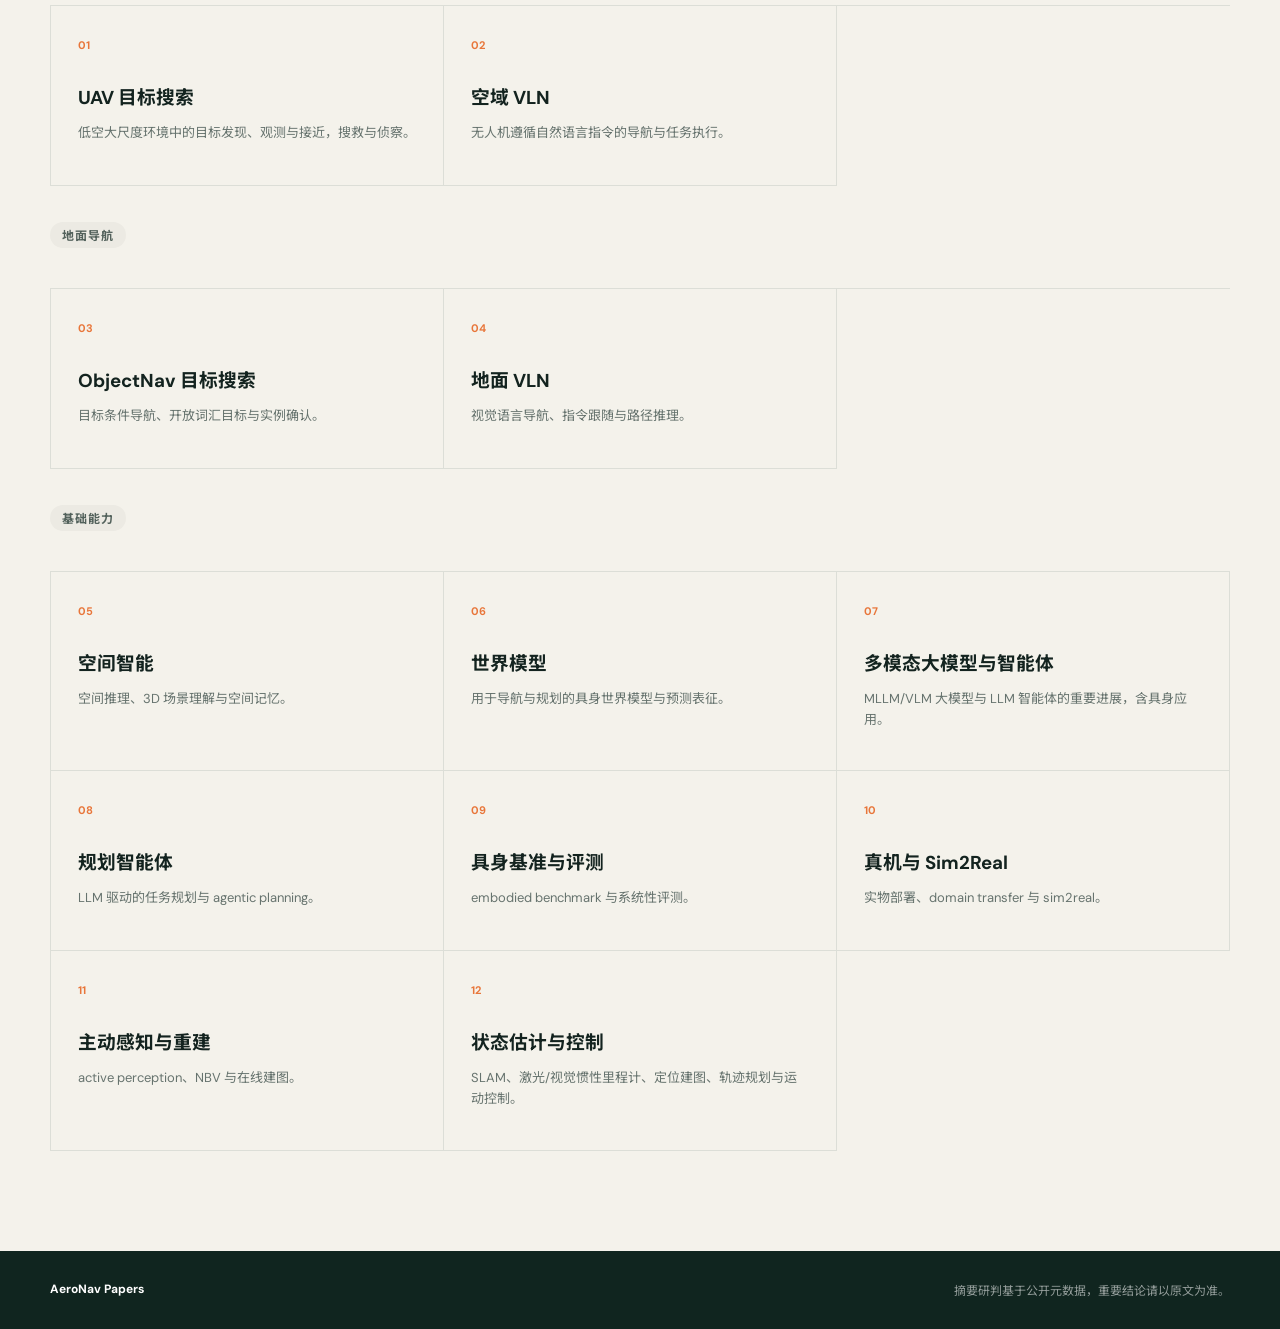
==== commit 90cc3581: "feat: featured papers (relevance>=8) get a 6-field deep-read brief Second GLM pass fills keywords/re" ====
--- a/index.html
+++ b/index.html
@@ -8,7 +8,7 @@
   <link rel="preconnect" href="https://fonts.googleapis.com">
   <link rel="preconnect" href="https://fonts.gstatic.com" crossorigin>
   <link href="https://fonts.googleapis.com/css2?family=DM+Sans:wght@400;500;600;700&family=Noto+Sans+SC:wght@400;500;600;700&display=swap" rel="stylesheet">
-  <link rel="stylesheet" href="assets/style.css?v=5" />
+  <link rel="stylesheet" href="assets/style.css?v=6" />
 </head>
 <body>
   <header class="hero">
@@ -82,6 +82,6 @@
   </main>
   <footer><div class="shell"><span>AeroNav Papers</span><span>摘要研判基于公开元数据，重要结论请以原文为准。</span></div></footer>
   <script data-goatcounter="https://skyxiaoye325.goatcounter.com/count" async src="//gc.zgo.at/count.js"></script>
-  <script src="assets/app.js?v=7"></script>
+  <script src="assets/app.js?v=8"></script>
 </body>
 </html>
--- a/assets/style.css
+++ b/assets/style.css
@@ -18,3 +18,12 @@
 .briefing[hidden]{display:none}
 .briefing-tag{flex:none;font-size:10px;font-weight:700;letter-spacing:.08em;color:var(--green);background:#e9f0c9;border-radius:99px;padding:5px 10px;margin-top:3px}
 .briefing p{margin:0;font-size:13.5px;line-height:1.85;color:#33413c}
+
+/* featured deep-read block (6-field brief, relevance>=8 papers only) */
+.deep{margin-top:14px;border:1px dashed #cad2cd;background:#fbfaf6;padding:14px 16px}
+.deep-tag{display:inline-block;font-size:10px;font-weight:700;letter-spacing:.08em;color:var(--orange);margin-bottom:8px}
+.deep dl{display:grid;grid-template-columns:repeat(2,1fr);gap:8px 20px;margin:0}
+.deep dl>div{display:flex;gap:9px;align-items:baseline}
+.deep dt{flex:none;font-size:11px;font-weight:700;color:var(--green)}
+.deep dd{margin:0;font-size:12.5px;line-height:1.6;color:#46534f}
+@media(max-width:800px){.deep dl{grid-template-columns:1fr}}
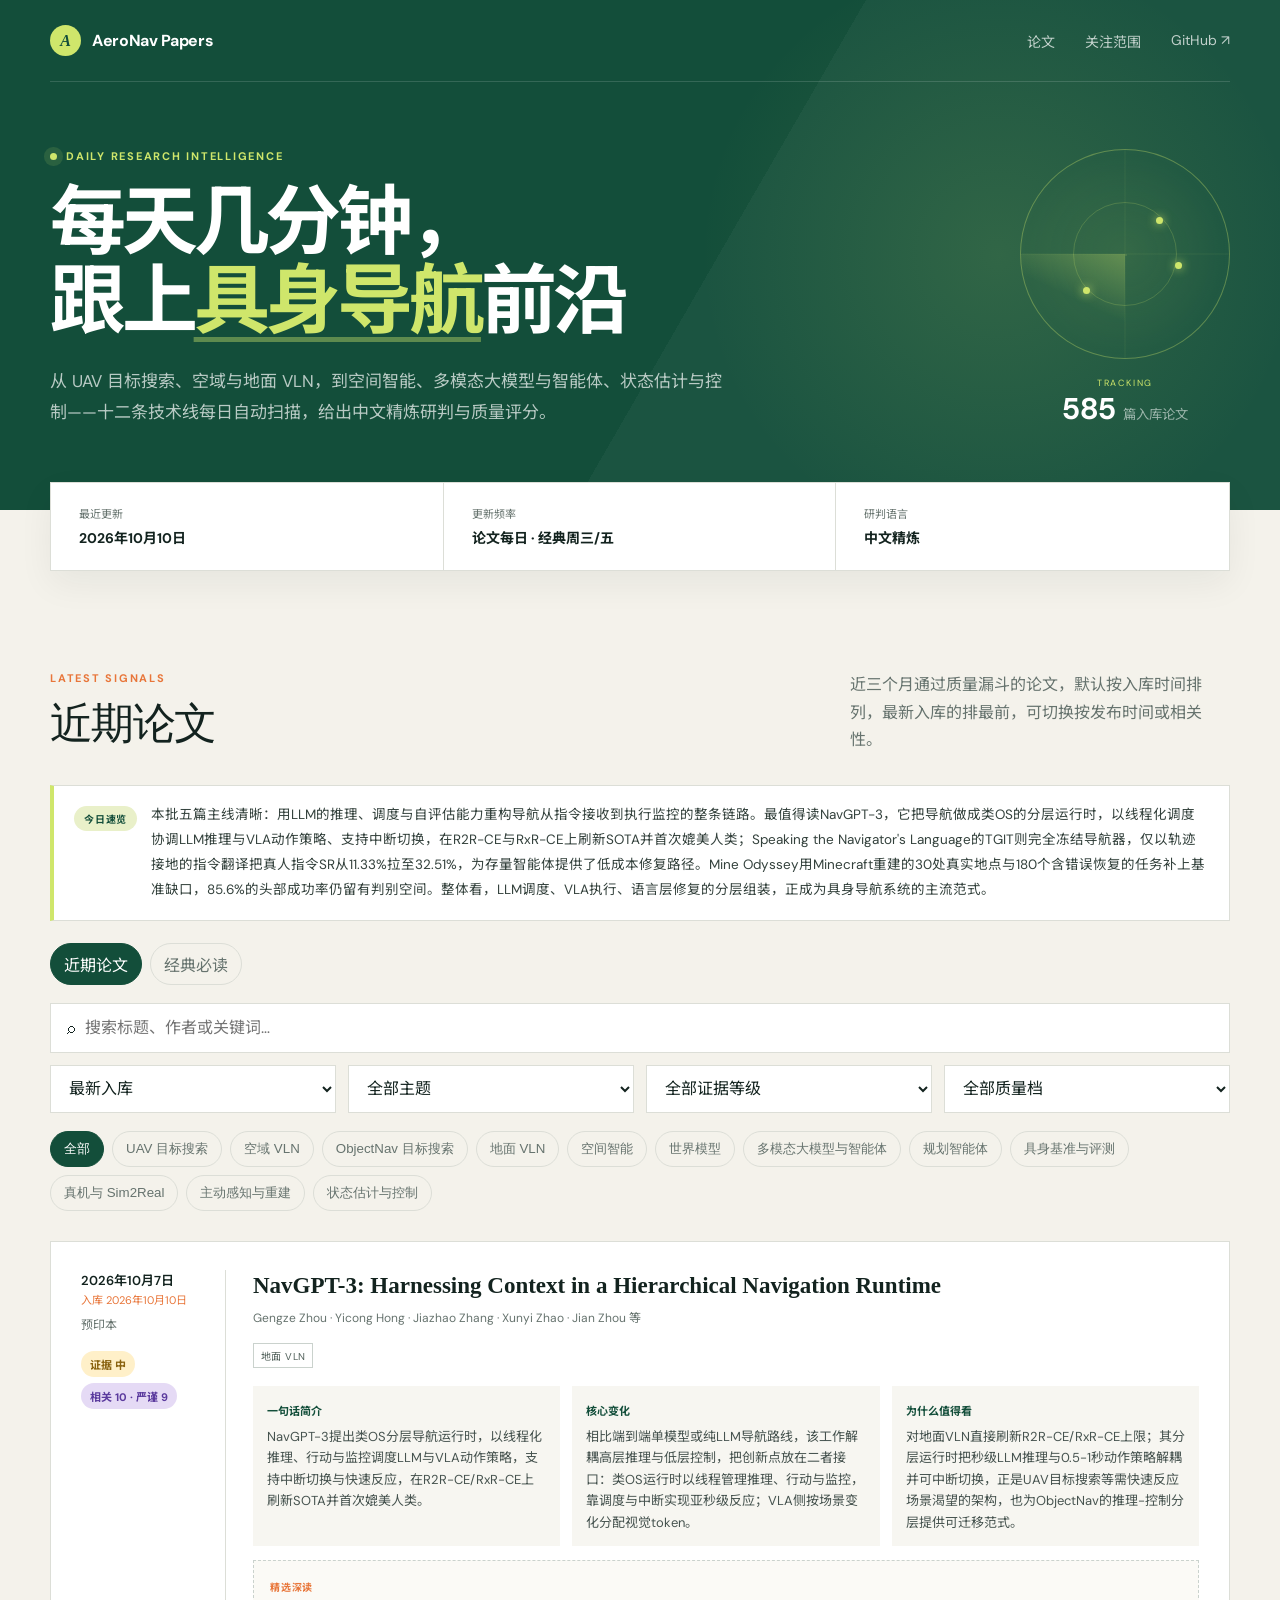
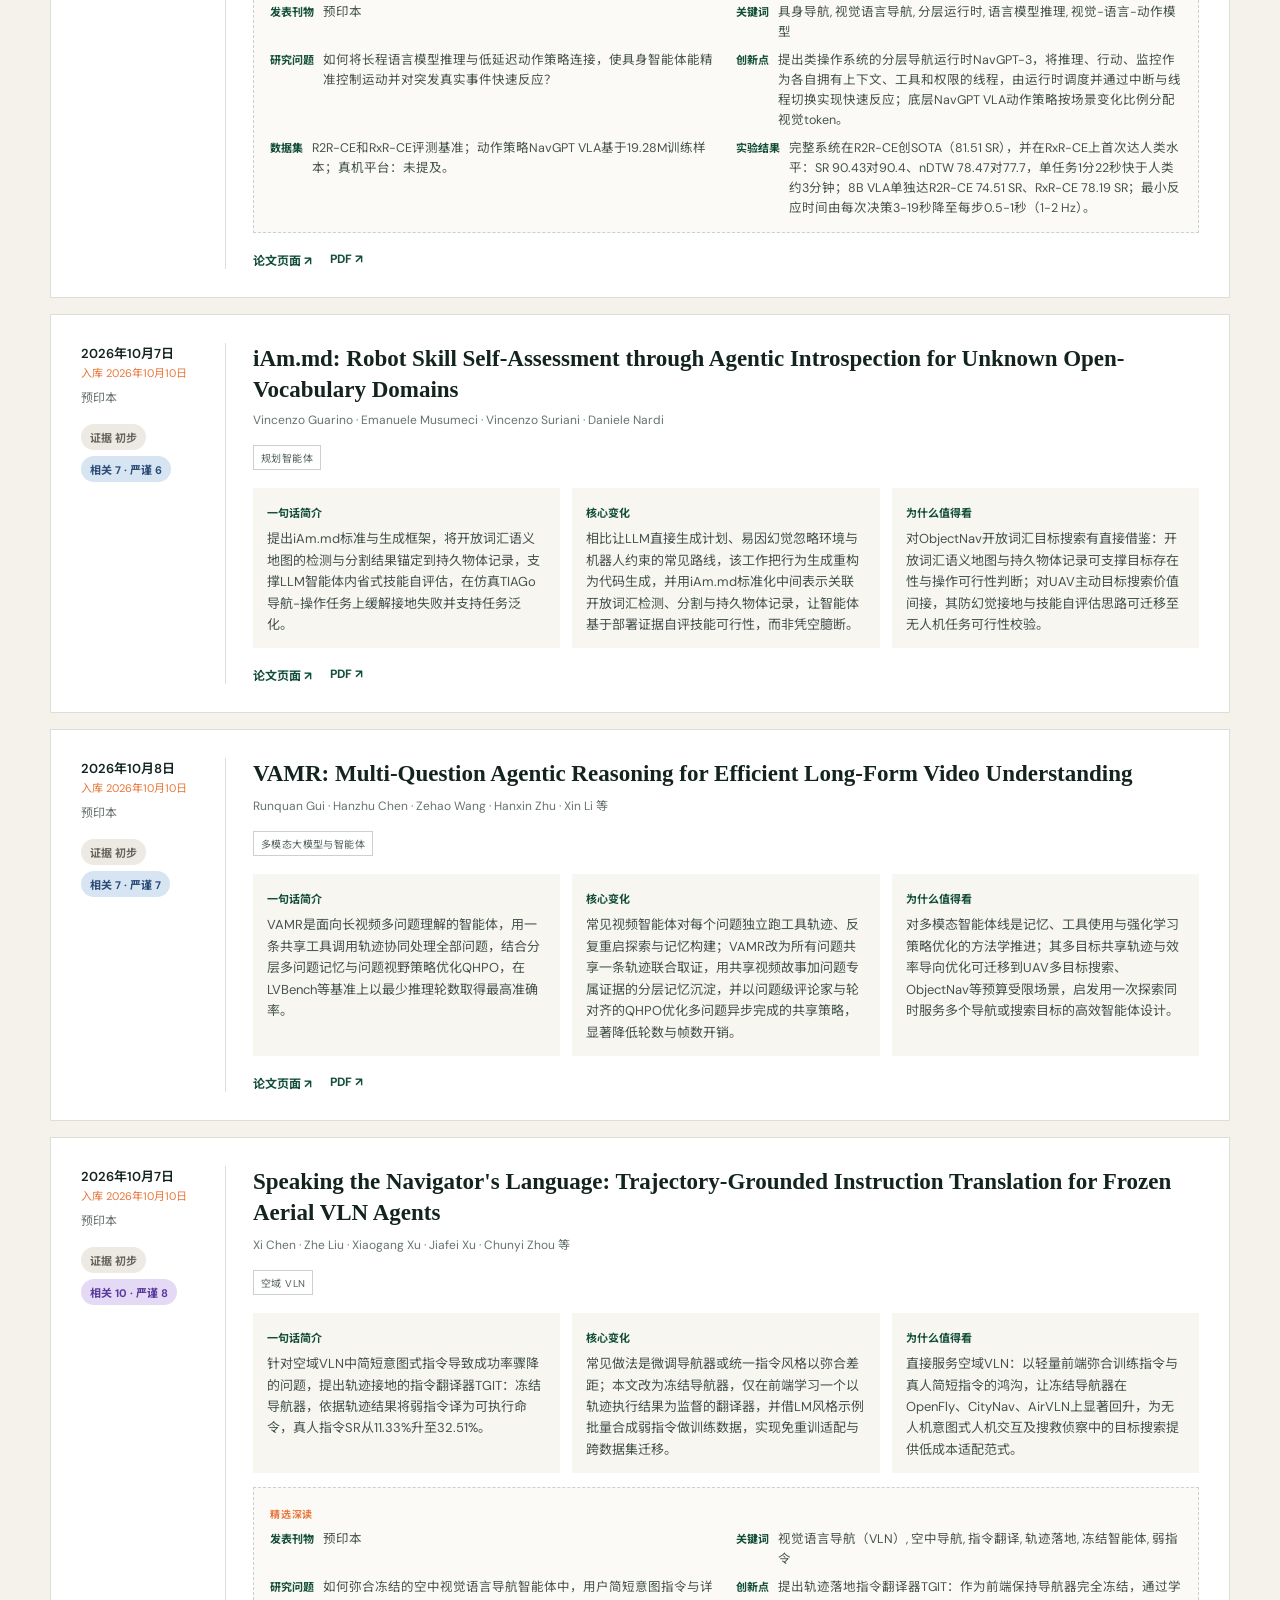
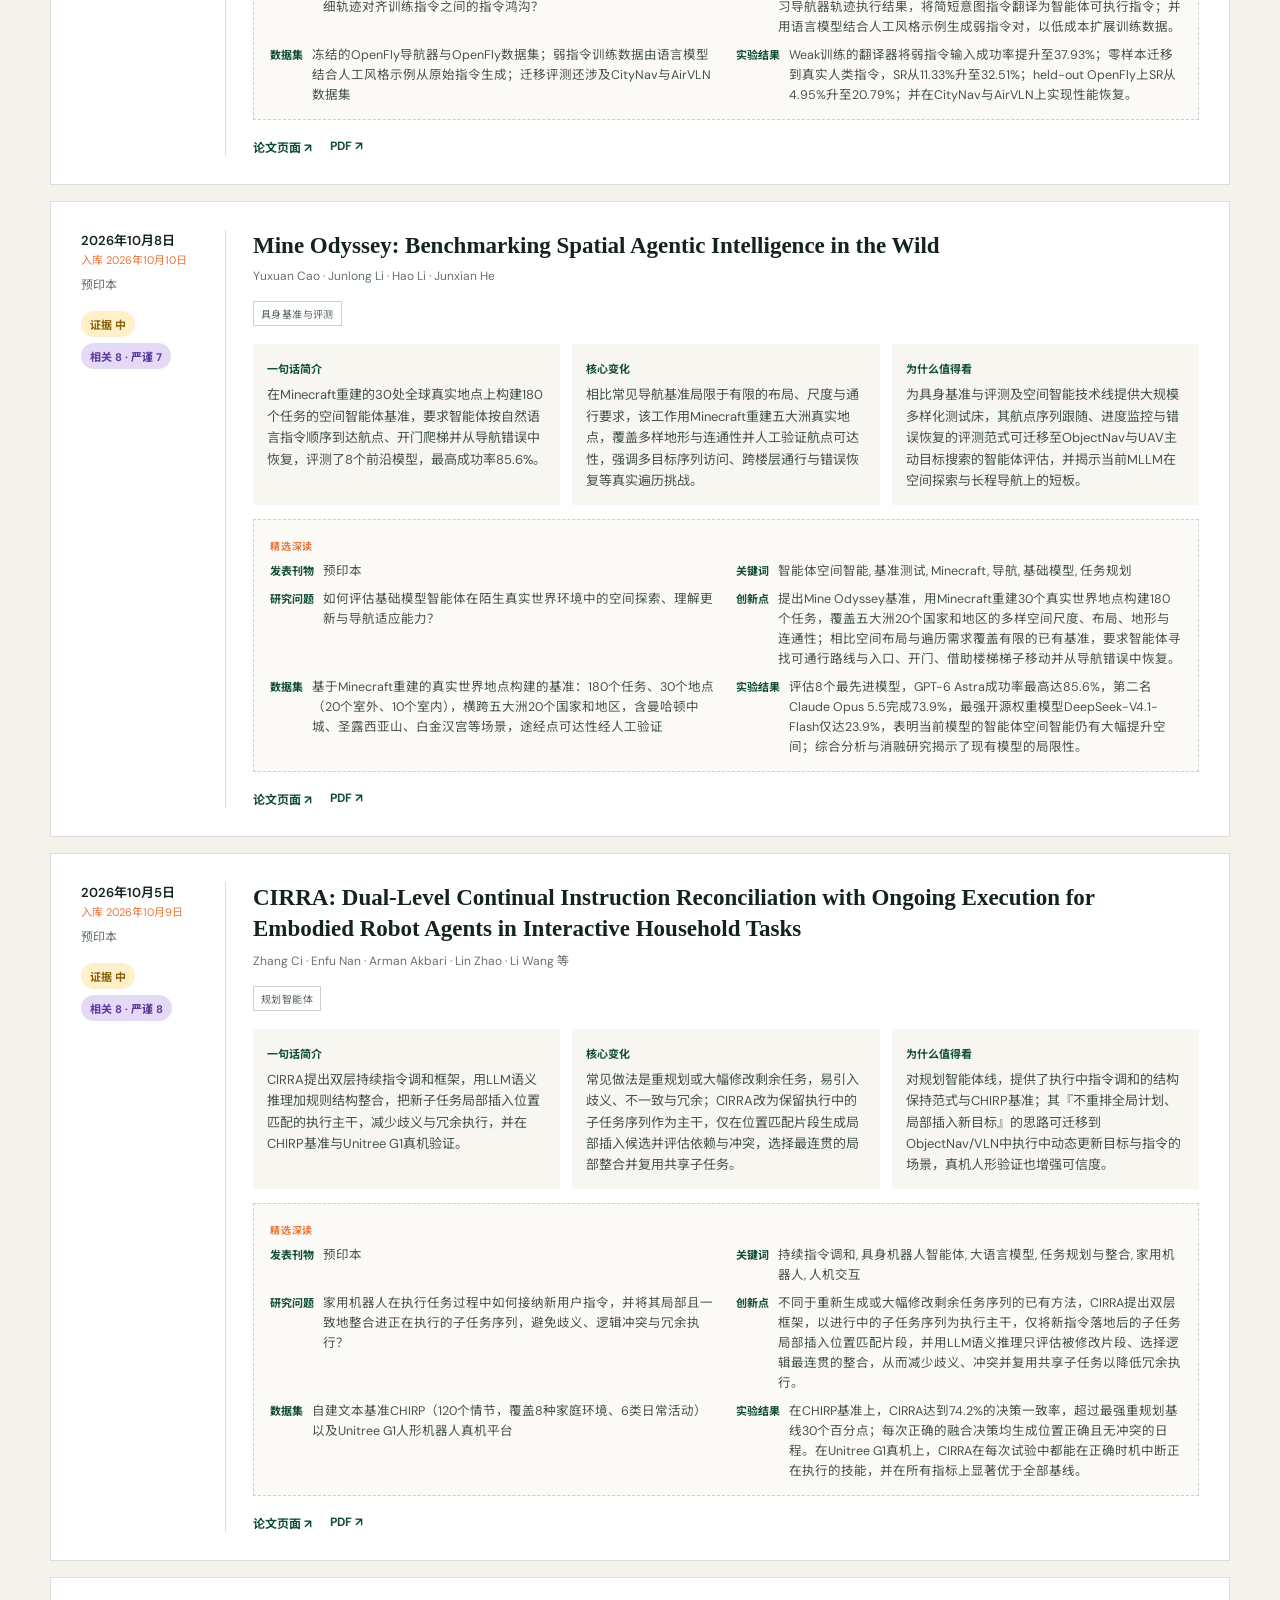
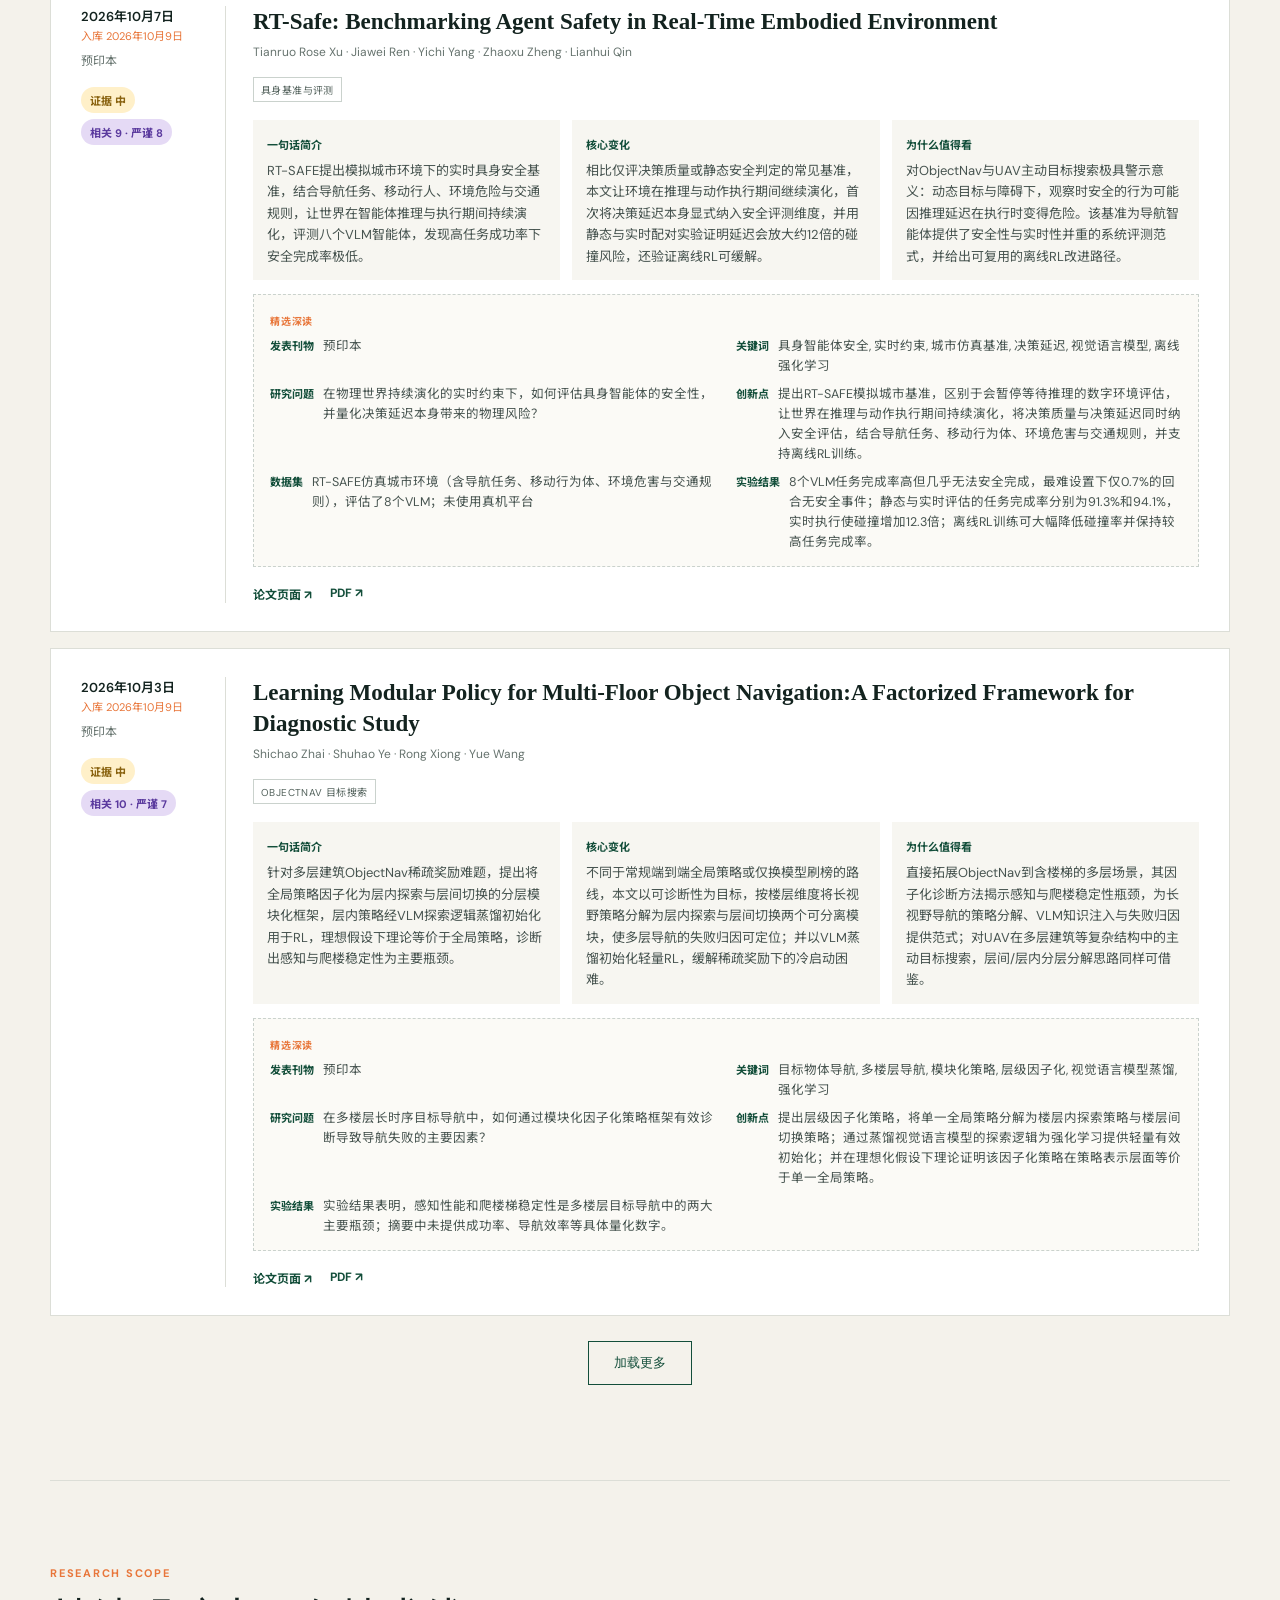
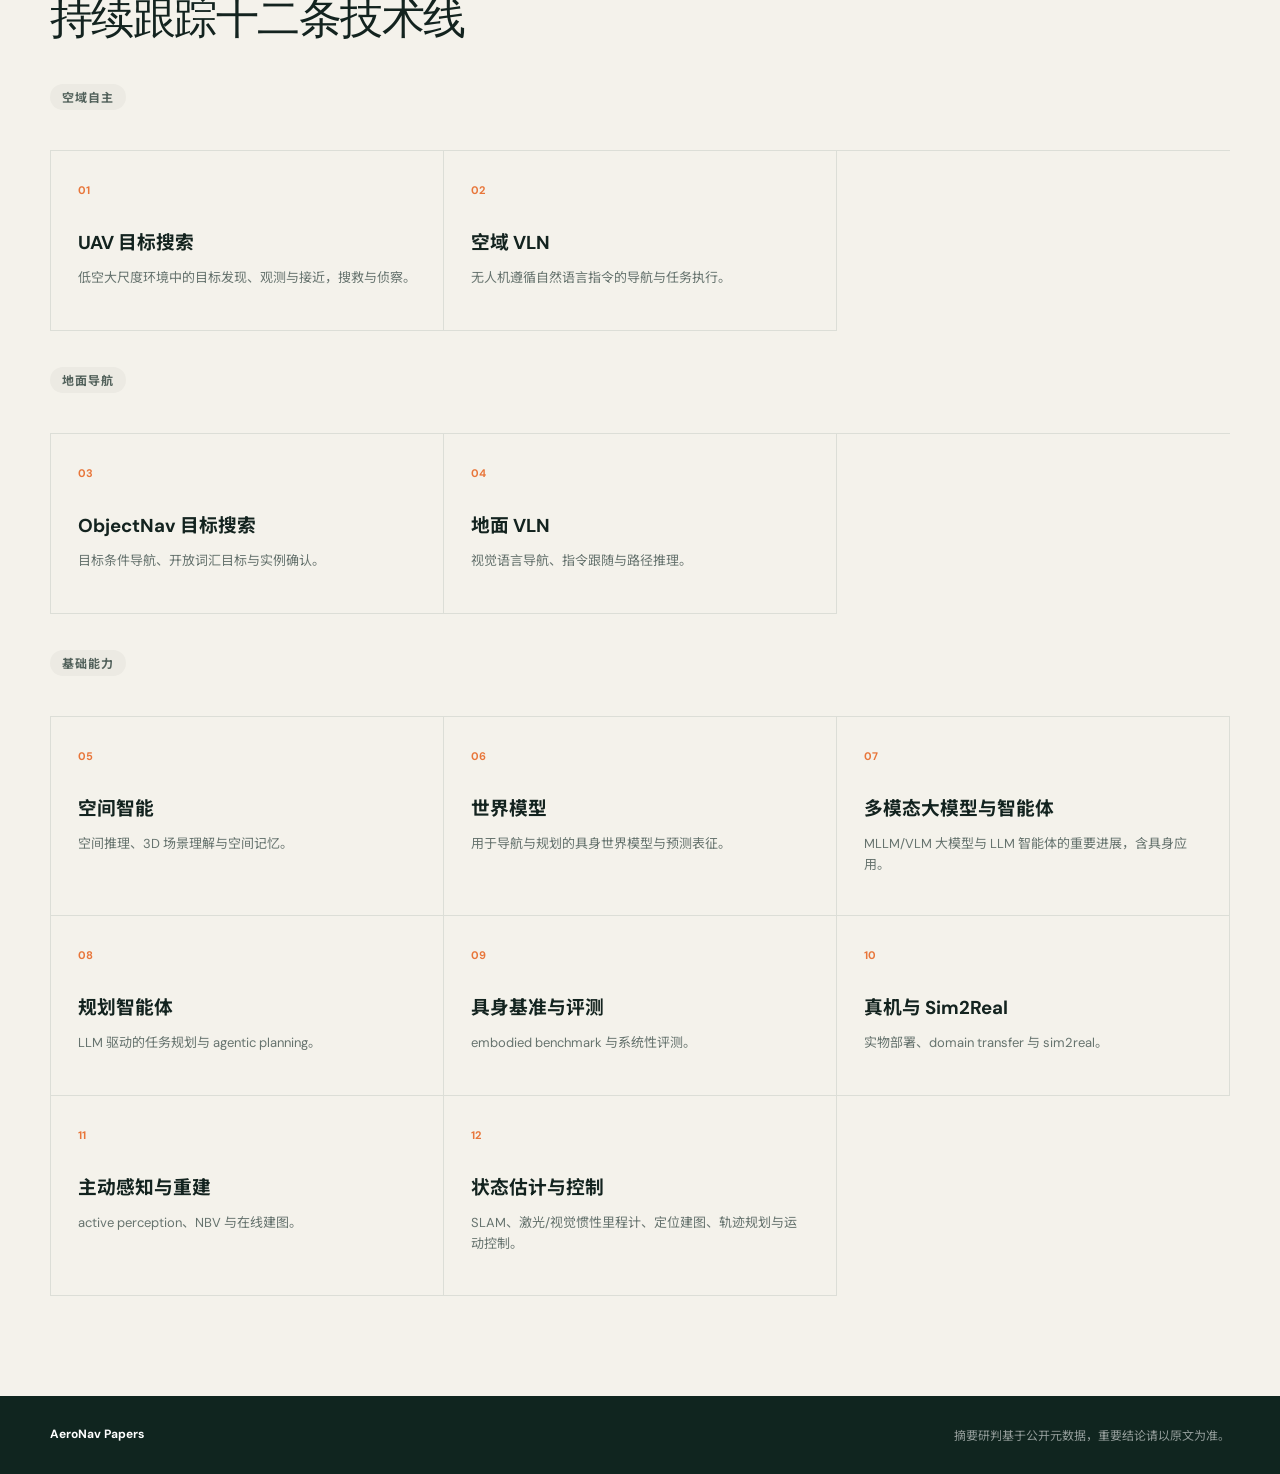
==== commit 53570c62: "feat: widen classics discovery to top-200 per query and a 7-year window The 17x-top-100 pool (494 ca" ====
--- a/index.html
+++ b/index.html
@@ -82,6 +82,6 @@
   </main>
   <footer><div class="shell"><span>AeroNav Papers</span><span>摘要研判基于公开元数据，重要结论请以原文为准。</span></div></footer>
   <script data-goatcounter="https://skyxiaoye325.goatcounter.com/count" async src="//gc.zgo.at/count.js"></script>
-  <script src="assets/app.js?v=8"></script>
+  <script src="assets/app.js?v=9"></script>
 </body>
 </html>
